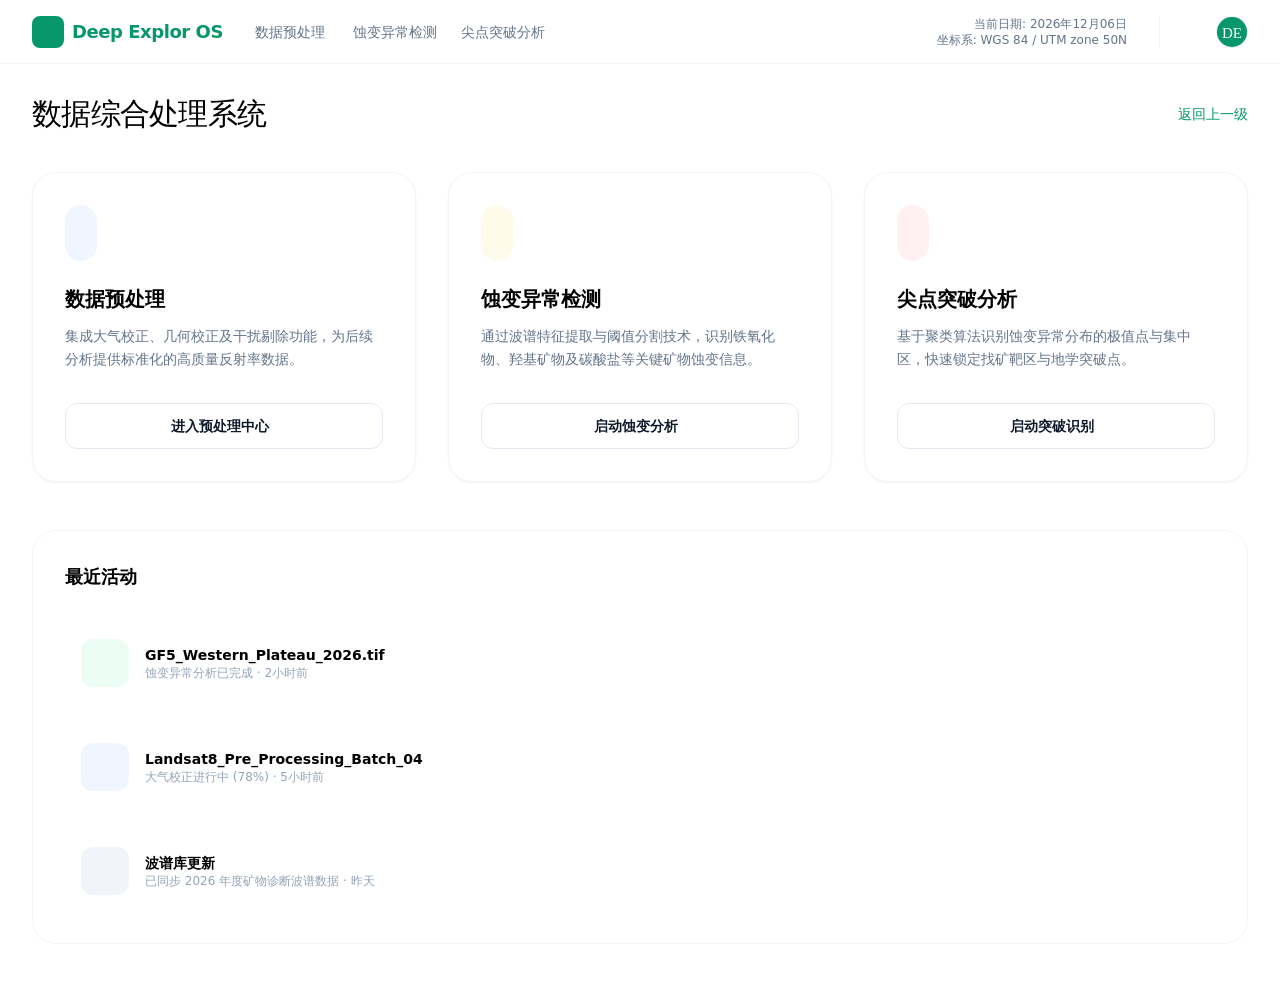
==== templates/index.html @ b0f8fc2a "Initial commit: 地质蚀变遥感分析平台 Flask 遥感蚀变分析系统: - 多光谱(ASTER/Sentinel-2/Landsat-8)波段比值法 + Crosta PCA - 高光谱" ====
<!DOCTYPE html>
<html lang="zh-CN">
<head>
    <meta charset="UTF-8">
    <meta name="viewport" content="width=device-width, initial-scale=1.0">
    <title>Deep Explor OS</title>
    <script src="/static/tailwindcss.js"></script>
    <script src="/static/iconify-icon.min.js"></script>
    <script src="/static/echarts.min.js"></script>
    <link rel="stylesheet" href="{{ url_for('static', filename='style.css') }}">
    <style>
        .nav-dropdown:hover .nav-dropdown-content { display: block; }
        .nav-dropdown-content { display: none; }
        .thin-border { border-width: 0.5px; border-color: #f1f5f9; }
        /* 视图/面板可见性 — 关键样式内联,避免外部 style.css 被浏览器缓存后失效导致页面无法切换 */
        .module-panel { display: none; }
        .module-panel.active { display: block; }
        #dashboard-view, #preprocessing-view { display: none; }
        #dashboard-view.active, #preprocessing-view.active { display: block; }
    </style>
</head>
<body class="min-h-screen">

<!-- ═══════════════════════════════════════════
   Navigation Bar (exact match from index.html design)
═══════════════════════════════════════════ -->
<nav class="fixed top-0 w-full h-16 border-b border-slate-100 bg-white/80 backdrop-blur-md z-50 flex items-center justify-between px-8">
    <div class="flex items-center gap-8">
        <a class="flex items-center gap-2" href="#" onclick="showDashboard(); return false;">
            <div class="w-8 h-8 bg-emerald-600 rounded-lg flex items-center justify-center">
                <iconify-icon class="text-white text-xl" icon="lucide:layers"></iconify-icon>
            </div>
            <span class="text-lg font-bold tracking-tight text-emerald-600">Deep Explor OS</span>
        </a>
        <div class="hidden md:flex items-center gap-6 text-sm font-medium">
            <div class="relative nav-dropdown py-4 group">
                <a data-nav="prep" class="nav-link text-slate-500 hover:text-slate-900 flex items-center gap-1 transition-colors" href="#" onclick="showPreprocessing(); return false;">
                    数据预处理 <iconify-icon class="text-xs" icon="lucide:chevron-down"></iconify-icon>
                </a>
                <div class="absolute top-14 left-0 w-48 bg-white border border-slate-100 shadow-xl rounded-xl p-2 hidden group-hover:block z-50 nav-dropdown-content">
                    <a class="block px-4 py-2 hover:bg-slate-50 rounded-lg text-slate-600 hover:text-slate-900 transition-colors" href="#" onclick="showModule('atmo'); return false;">大气校正</a>
                    <a class="block px-4 py-2 hover:bg-slate-50 rounded-lg text-slate-600 hover:text-slate-900 transition-colors" href="#" onclick="showModule('geom'); return false;">几何校正</a>
                    <a class="block px-4 py-2 hover:bg-slate-50 rounded-lg text-slate-600 hover:text-slate-900 transition-colors" href="#" onclick="showModule('interf'); return false;">干扰剔除</a>
                </div>
            </div>
            <a data-nav="alter" class="nav-link text-slate-500 hover:text-slate-900 transition-colors" href="#" onclick="showModule('alter'); return false;">蚀变异常检测</a>
            <a data-nav="clust" class="nav-link text-slate-500 hover:text-slate-900 transition-colors" href="#" onclick="showModule('clust'); return false;">尖点突破分析</a>
        </div>
    </div>
    <div class="flex items-center gap-6">
        <div class="flex flex-col items-end text-xs text-slate-500">
            <span>当前日期: <span id="navDate"></span></span>
            <span>坐标系: WGS 84 / UTM zone 50N</span>
        </div>
        <div class="h-8 w-[1px] bg-slate-100 mx-2"></div>
        <button class="text-slate-600 hover:text-slate-900 transition-colors">
            <iconify-icon class="text-xl" icon="lucide:bell"></iconify-icon>
        </button>
        <div class="w-8 h-8 rounded-full bg-slate-100 border border-slate-200 overflow-hidden">
            <img alt="User avatar" class="w-full h-full object-cover" src="data:image/svg+xml,%3Csvg xmlns=%27http://www.w3.org/2000/svg%27 viewBox=%270 0 32 32%27%3E%3Crect fill=%27%23059669%27 width=%2732%27 height=%2732%27/%3E%3Ctext x=%2716%27 y=%2722%27 text-anchor=%27middle%27 fill=%27%23fff%27 font-size=%2716%27%3EDE%3C/text%3E%3C/svg%3E"/>
        </div>
    </div>
</nav>

<!-- ═══════════════════════════════════════════
   Browse Directory Modal
═══════════════════════════════════════════ -->
<div id="browseModal" style="display:none;" class="fixed inset-0 z-[60] flex items-center justify-center bg-black/30 backdrop-blur-sm">
    <div class="bg-white rounded-2xl w-[520px] max-w-[95vw] max-h-[80vh] flex flex-col shadow-2xl">
        <div class="flex justify-between items-center p-5 border-b-thin">
            <h3 class="text-base font-semibold m-0">选择目录</h3>
            <button class="bg-none border-none text-lg cursor-pointer text-slate-400 hover:text-slate-900 hover:bg-slate-100 px-2 py-1 rounded-md transition-colors" onclick="closeBrowse()">✕</button>
        </div>
        <div class="px-5 py-3 bg-slate-50 border-b-thin text-xs font-mono">
            <span id="browsePath" class="text-slate-700 break-all"></span>
        </div>
        <div id="browseList" class="flex-1 overflow-y-auto py-2 min-h-[200px] max-h-[400px]"></div>
        <div class="flex justify-end gap-3 p-4 border-t-thin">
            <button class="px-4 py-2 bg-slate-100 text-slate-700 rounded-lg text-sm font-medium hover:bg-slate-200 transition-colors" onclick="closeBrowse()">取消</button>
            <button class="px-4 py-2 bg-slate-900 text-white rounded-lg text-sm font-medium hover:bg-slate-800 transition-colors" onclick="confirmBrowse()">选择此目录</button>
        </div>
    </div>
</div>

<!-- ═══════════════════════════════════════════
   DASHBOARD VIEW (match index.html design)
═══════════════════════════════════════════ -->
<div id="dashboard-view" class="active">
    <main class="pt-24 pb-12 px-8 max-w-[1600px] mx-auto">
        <header class="mb-10 flex items-center justify-between">
            <h1 class="text-3xl font-medium tracking-tight mb-0">数据综合处理系统</h1>
            <a class="text-sm text-emerald-600 font-medium hover:text-emerald-700 transition-colors cursor-pointer" href="http://www.deepexplor-system.net/2nd%20Page/index.html">返回上一级</a>
        </header>

        <div class="grid grid-cols-1 md:grid-cols-2 lg:grid-cols-3 gap-8 mb-12">
            <!-- 数据预处理 -->
            <div class="p-8 rounded-3xl border border-slate-100 hover:border-slate-300 transition-all group bg-white shadow-sm hover:shadow-md cursor-pointer" onclick="showPreprocessing()">
                <div class="flex justify-between items-start mb-6">
                    <div class="p-4 rounded-2xl bg-blue-50 text-blue-600">
                        <iconify-icon class="text-3xl" icon="lucide:settings-2"></iconify-icon>
                    </div>
                </div>
                <h3 class="text-xl font-bold mb-3">数据预处理</h3>
                <p class="text-sm text-slate-500 leading-relaxed mb-8">集成大气校正、几何校正及干扰剔除功能，为后续分析提供标准化的高质量反射率数据。</p>
                <div class="w-full py-3 bg-white text-slate-900 border border-slate-200 rounded-xl text-sm font-bold hover:bg-emerald-600 hover:text-white hover:border-emerald-600 cursor-pointer flex items-center justify-center gap-2" style="transition: all 0.3s ease">
                    进入预处理中心 <iconify-icon icon="lucide:arrow-right"></iconify-icon>
                </div>
            </div>

            <!-- 蚀变异常检测 -->
            <div class="p-8 rounded-3xl border border-slate-100 hover:border-slate-300 transition-all group bg-white shadow-sm hover:shadow-md cursor-pointer" onclick="showModule('alter')">
                <div class="flex justify-between items-start mb-6">
                    <div class="p-4 rounded-2xl bg-amber-50 text-amber-600">
                        <iconify-icon class="text-3xl" icon="lucide:microscope"></iconify-icon>
                    </div>
                </div>
                <h3 class="text-xl font-bold mb-3">蚀变异常检测</h3>
                <p class="text-sm text-slate-500 leading-relaxed mb-8">通过波谱特征提取与阈值分割技术，识别铁氧化物、羟基矿物及碳酸盐等关键矿物蚀变信息。</p>
                <div class="w-full py-3 bg-white text-slate-900 border border-slate-200 rounded-xl text-sm font-bold hover:bg-emerald-600 hover:text-white hover:border-emerald-600 cursor-pointer flex items-center justify-center gap-2" style="transition: all 0.3s ease">
                    启动蚀变分析 <iconify-icon icon="lucide:zap"></iconify-icon>
                </div>
            </div>

            <!-- 尖点突破分析 -->
            <div class="p-8 rounded-3xl border border-slate-100 hover:border-slate-300 transition-all group bg-white shadow-sm hover:shadow-md cursor-pointer" onclick="showModule('clust')">
                <div class="flex justify-between items-start mb-6">
                    <div class="p-4 rounded-2xl bg-rose-50 text-rose-600">
                        <iconify-icon class="text-3xl" icon="lucide:target"></iconify-icon>
                    </div>
                </div>
                <h3 class="text-xl font-bold mb-3">尖点突破分析</h3>
                <p class="text-sm text-slate-500 leading-relaxed mb-8">基于聚类算法识别蚀变异常分布的极值点与集中区，快速锁定找矿靶区与地学突破点。</p>
                <div class="w-full py-3 bg-white text-slate-900 border border-slate-200 rounded-xl text-sm font-bold hover:bg-emerald-600 hover:text-white hover:border-emerald-600 cursor-pointer flex items-center justify-center gap-2" style="transition: all 0.3s ease">
                    启动突破识别 <iconify-icon icon="lucide:crosshair"></iconify-icon>
                </div>
            </div>
        </div>

        <!-- 最近活动 -->
        <section class="grid grid-cols-1 gap-8">
            <div class="bg-white p-8 rounded-3xl border border-slate-100">
                <h4 class="font-bold text-lg mb-8">最近活动</h4>
                <div class="space-y-6">
                    <div class="flex items-center gap-4 p-4 rounded-2xl hover:bg-slate-50 transition-colors">
                        <div class="w-12 h-12 rounded-xl bg-emerald-50 flex items-center justify-center text-emerald-600 shrink-0">
                            <iconify-icon class="text-xl" icon="lucide:file-check"></iconify-icon>
                        </div>
                        <div class="flex-1 overflow-hidden">
                            <p class="text-sm font-bold truncate">GF5_Western_Plateau_2026.tif</p>
                            <p class="text-xs text-slate-400">蚀变异常分析已完成 · 2小时前</p>
                        </div>
                        <button class="text-slate-400 hover:text-slate-900"><iconify-icon icon="lucide:download"></iconify-icon></button>
                    </div>
                    <div class="flex items-center gap-4 p-4 rounded-2xl hover:bg-slate-50 transition-colors">
                        <div class="w-12 h-12 rounded-xl bg-blue-50 flex items-center justify-center text-blue-600 shrink-0">
                            <iconify-icon class="text-xl" icon="lucide:refresh-cw"></iconify-icon>
                        </div>
                        <div class="flex-1 overflow-hidden">
                            <p class="text-sm font-bold truncate">Landsat8_Pre_Processing_Batch_04</p>
                            <p class="text-xs text-slate-400">大气校正进行中 (78%) · 5小时前</p>
                        </div>
                    </div>
                    <div class="flex items-center gap-4 p-4 rounded-2xl hover:bg-slate-50 transition-colors">
                        <div class="w-12 h-12 rounded-xl bg-slate-100 flex items-center justify-center text-slate-400 shrink-0">
                            <iconify-icon class="text-xl" icon="lucide:bell"></iconify-icon>
                        </div>
                        <div class="flex-1 overflow-hidden">
                            <p class="text-sm font-bold truncate">波谱库更新</p>
                            <p class="text-xs text-slate-400">已同步 2026 年度矿物诊断波谱数据 · 昨天</p>
                        </div>
                    </div>
                </div>
            </div>
        </section>
    </main>
</div><!-- /#dashboard-view -->

<!-- ═══════════════════════════════════════════
   PREPROCESSING VIEW (match data_preprocessing.html design)
═══════════════════════════════════════════ -->
<div id="preprocessing-view">
    <main class="pt-24 pb-12 px-8 max-w-[1200px] mx-auto">
        <div class="flex items-center justify-between mb-4">
            <div class="flex items-center gap-2 text-slate-400 text-sm">
                <a class="hover:text-slate-900 cursor-pointer" onclick="showDashboard()">首页</a>
                <iconify-icon class="text-xs" icon="lucide:chevron-right"></iconify-icon>
                <span class="text-slate-900">数据预处理</span>
            </div>
            <a class="text-sm text-emerald-600 font-medium hover:text-emerald-700 transition-colors cursor-pointer" onclick="showDashboard()">返回上一级</a>
        </div>
        <header class="mb-12">
            <h1 class="text-3xl font-bold tracking-tight mb-2">数据预处理</h1>
            <p class="text-slate-500">对原始高光谱影像进行基础处理，消除环境与传感器因素带来的噪声与畸变。</p>
        </header>

        <div class="grid grid-cols-1 md:grid-cols-3 gap-8">
            <!-- 大气校正 -->
            <div class="bg-white p-8 rounded-3xl border border-slate-100 shadow-sm hover:shadow-md transition-shadow cursor-pointer" onclick="showModule('atmo')">
                <div class="w-14 h-14 bg-blue-50 text-blue-600 rounded-2xl flex items-center justify-center mb-6">
                    <iconify-icon class="text-3xl" icon="lucide:cloud-sun"></iconify-icon>
                </div>
                <h3 class="text-xl font-bold mb-3">大气校正</h3>
                <p class="text-slate-500 text-sm leading-relaxed mb-8">采用辐射传输模型或暗目标法，消除大气散射、吸收对地物光谱反射率的影响。</p>
                <div class="w-full py-3 bg-white text-slate-900 border border-slate-200 rounded-xl text-sm font-bold hover:bg-emerald-600 hover:text-white hover:border-emerald-600 cursor-pointer flex items-center justify-center gap-2" style="transition: all 0.3s ease">
                    进入模块 <iconify-icon icon="lucide:arrow-right"></iconify-icon>
                </div>
            </div>

            <!-- 几何校正 -->
            <div class="bg-white p-8 rounded-3xl border border-slate-100 shadow-sm hover:shadow-md transition-shadow cursor-pointer" onclick="showModule('geom')">
                <div class="w-14 h-14 bg-indigo-50 text-indigo-600 rounded-2xl flex items-center justify-center mb-6">
                    <iconify-icon class="text-3xl" icon="lucide:grid-3x3"></iconify-icon>
                </div>
                <h3 class="text-xl font-bold mb-3">几何校正</h3>
                <p class="text-slate-500 text-sm leading-relaxed mb-8">利用控制点或参考影像，消除传感器姿态及地表起伏引起的几何畸变。</p>
                <div class="w-full py-3 bg-white text-slate-900 border border-slate-200 rounded-xl text-sm font-bold hover:bg-emerald-600 hover:text-white hover:border-emerald-600 cursor-pointer flex items-center justify-center gap-2" style="transition: all 0.3s ease">
                    进入模块 <iconify-icon icon="lucide:arrow-right"></iconify-icon>
                </div>
            </div>

            <!-- 干扰剔除 -->
            <div class="bg-white p-8 rounded-3xl border border-slate-100 shadow-sm hover:shadow-md transition-shadow cursor-pointer" onclick="showModule('interf')">
                <div class="w-14 h-14 bg-teal-50 text-teal-600 rounded-2xl flex items-center justify-center mb-6">
                    <iconify-icon class="text-3xl" icon="lucide:filter"></iconify-icon>
                </div>
                <h3 class="text-xl font-bold mb-3">干扰剔除</h3>
                <p class="text-slate-500 text-sm leading-relaxed mb-8">自动识别并剔除植被、水体、云层等对岩石矿物光谱提取产生干扰的非目标要素。</p>
                <div class="w-full py-3 bg-white text-slate-900 border border-slate-200 rounded-xl text-sm font-bold hover:bg-emerald-600 hover:text-white hover:border-emerald-600 cursor-pointer flex items-center justify-center gap-2" style="transition: all 0.3s ease">
                    进入模块 <iconify-icon icon="lucide:arrow-right"></iconify-icon>
                </div>
            </div>
        </div>
    </main>
</div><!-- /#preprocessing-view -->

<!-- ═══════════════════════════════════════════
   MODULE DETAIL VIEW
═══════════════════════════════════════════ -->
<div id="module-view">

    <!-- ── 大气校正模块 (match atmospheric.html design) ── -->
    <div class="module-panel" id="panel-atmo">
        <main class="pt-24 pb-20 px-8 max-w-[800px] mx-auto">
            <div class="flex items-center justify-between mb-8">
                <div class="flex items-center gap-4">
                    <a class="w-10 h-10 rounded-full border border-slate-200 flex items-center justify-center hover:bg-slate-50 transition-colors cursor-pointer" onclick="returnToPreprocessing()">
                        <iconify-icon icon="lucide:arrow-left"></iconify-icon>
                    </a>
                    <div>
                        <h1 class="text-2xl font-bold tracking-tight">大气校正</h1>
                        <nav class="flex text-xs text-slate-400 mt-1">
                            <span>数据预处理</span>
                            <span class="mx-2">/</span>
                            <span class="text-slate-600">大气校正</span>
                        </nav>
                    </div>
                </div>
                <a class="text-sm text-emerald-600 font-medium hover:text-emerald-700 transition-colors cursor-pointer" onclick="returnToPreprocessing()">返回上一级</a>
            </div>

            <!-- 文件选择 -->
            <section class="space-y-8">
                <div class="p-6 border thin-border rounded-2xl bg-white space-y-4">
                    <div class="space-y-2">
                        <label class="text-[10px] font-bold text-slate-400 uppercase tracking-widest">输入目录</label>
                        <div class="flex gap-2">
                            <input type="text" id="inputDir" placeholder="e.g., ~/data/raw" class="flex-1 p-2 border thin-border rounded-lg text-xs outline-none focus:border-black">
                            <button class="px-3 py-2 border thin-border rounded-lg text-xs font-medium hover:bg-slate-50 transition-colors" onclick="openBrowse('input')">选择</button>
                        </div>
                        <button id="scanBtn" class="px-4 py-2 bg-slate-900 text-white rounded-lg text-xs font-medium hover:bg-slate-800 transition-colors mt-1">扫描</button>
                    </div>
                    <div class="space-y-2">
                        <label class="text-[10px] font-bold text-slate-400 uppercase tracking-widest">输出目录</label>
                        <div class="flex gap-2">
                            <input type="text" id="outputDirAtmo" placeholder="e.g., ~/data/processed" class="flex-1 p-2 border thin-border rounded-lg text-xs outline-none focus:border-black">
                            <button class="px-3 py-2 border thin-border rounded-lg text-xs font-medium hover:bg-slate-50 transition-colors" onclick="openBrowse('output')">选择</button>
                        </div>
                    </div>
                    <div class="bg-slate-50 rounded-lg p-3">
                        <p class="text-xs">已发现: <strong id="fileCount">0</strong> 个文件</p>
                        <div id="fileList" class="mt-2 text-xs space-y-1 max-h-[120px] overflow-y-auto"></div>
                    </div>
                </div>

                <!-- 校正参数 -->
                <div class="p-8 border thin-border rounded-3xl bg-white space-y-6">
                    <div class="space-y-2">
                        <label class="text-[10px] font-bold text-slate-400 uppercase tracking-widest">校正方法</label>
                        <div class="grid grid-cols-2 gap-4">
                            <label class="p-4 border-2 border-black rounded-xl bg-slate-50 flex items-center gap-3 cursor-pointer">
                                <input checked class="accent-black" name="atmos_method" type="radio" value="dos">
                                <span class="text-xs font-bold">DOS (暗目标消减)</span>
                            </label>
                            <label class="p-4 border thin-border rounded-xl flex items-center gap-3 cursor-pointer hover:bg-slate-50">
                                <input class="accent-black" name="atmos_method" type="radio" value="simple">
                                <span class="text-xs font-bold">Simple (简化模型)</span>
                            </label>
                        </div>
                    </div>
                    <div class="grid grid-cols-2 gap-6 pt-4 border-t thin-border">
                        <div class="space-y-2">
                            <label class="text-[10px] font-bold text-slate-400 uppercase">太阳天顶角 (度)</label>
                            <input class="w-full p-2 border thin-border rounded-lg text-xs outline-none" type="number" id="solar_zenith" value="45.2" step="0.1">
                        </div>
                        <div class="space-y-2" id="simple_params" style="display:none;">
                            <label class="text-[10px] font-bold text-slate-400 uppercase">气溶胶类型</label>
                            <select class="w-full p-2 border thin-border rounded-lg text-xs bg-white outline-none" id="aerosol_type">
                                <option>城市型 (Urban)</option>
                                <option>乡村型 (Rural)</option>
                                <option>海洋型 (Maritime)</option>
                            </select>
                        </div>
                    </div>
                    <div class="p-4 bg-blue-50/50 rounded-xl">
                        <p class="text-[10px] text-blue-600 font-medium leading-relaxed">注意：对于高光谱影像，建议使用 DOS 算法以保证波谱曲线的连续性。</p>
                    </div>
                    <input type="hidden" id="atmo_method" value="dos">
                    <button id="processBtn" class="w-full py-4 bg-black text-white rounded-xl text-sm font-bold hover:bg-slate-800 transition-all shadow-lg shadow-slate-200">
                        开始大气校正
                    </button>
                </div>
            </section>

            <!-- 进度与日志 -->
            <section class="mt-8 space-y-4">
                <div class="p-6 border thin-border rounded-2xl bg-white">
                    <h3 class="text-sm font-bold mb-4">处理进度</h3>
                    <div id="progressBar" class="w-full h-1 bg-slate-100 rounded-full overflow-hidden" style="display:none;">
                        <div id="progressFill" class="h-full bg-slate-900 rounded-full" style="width:0%;"></div>
                    </div>
                    <p id="progressText" class="text-center mt-3 text-xs text-slate-500">准备就绪</p>
                    <div id="logContainer" class="mt-3 bg-slate-50 border thin-border rounded-lg p-3 max-h-[160px] overflow-y-auto text-xs font-mono text-slate-600 space-y-1">
                        <p class="text-blue-600">准备就绪，等待开始处理...</p>
                    </div>
                </div>
            </section>

            <!-- 影像预览 -->
            <section class="mt-8">
                <div class="p-6 border thin-border rounded-2xl bg-white">
                    <h3 class="text-sm font-bold mb-4">影像预览</h3>
                    <div class="grid grid-cols-2 gap-4">
                        <div class="text-center">
                            <p class="text-xs text-slate-400 mb-2">处理前</p>
                            <img id="previewBefore" src="data:image/svg+xml,%3Csvg xmlns='http://www.w3.org/2000/svg' width='200' height='200'%3E%3Crect fill='%23f8fafc' width='200' height='200' rx='8'/%3E%3Ctext x='50%25' y='50%25' text-anchor='middle' dy='.3em' fill='%2394a3b8' font-size='12'%3E等待数据%3C/text%3E%3C/svg%3E" alt="处理前" class="w-full aspect-square object-cover rounded-xl border thin-border bg-slate-50">
                            <p id="previewBeforeStatus" class="text-[10px] text-slate-400 mt-1 break-all"></p>
                        </div>
                        <div class="text-center">
                            <p class="text-xs text-slate-400 mb-2">处理后</p>
                            <img id="previewAfter" src="data:image/svg+xml,%3Csvg xmlns='http://www.w3.org/2000/svg' width='200' height='200'%3E%3Crect fill='%23f8fafc' width='200' height='200' rx='8'/%3E%3Ctext x='50%25' y='50%25' text-anchor='middle' dy='.3em' fill='%2394a3b8' font-size='12'%3E等待数据%3C/text%3E%3C/svg%3E" alt="处理后" class="w-full aspect-square object-cover rounded-xl border thin-border bg-slate-50">
                            <p id="previewAfterStatus" class="text-[10px] text-slate-400 mt-1 break-all"></p>
                        </div>
                    </div>
                </div>
            </section>
        </main>
    </div><!-- /#panel-atmo -->

    <!-- ── 几何校正模块 (match geometric.html design) ── -->
    <div class="module-panel" id="panel-geom">
        <main class="pt-24 pb-20 px-8 max-w-[800px] mx-auto">
            <div class="flex items-center justify-between mb-8">
                <div class="flex items-center gap-4">
                    <a class="w-10 h-10 rounded-full border border-slate-200 flex items-center justify-center hover:bg-slate-50 transition-colors cursor-pointer" onclick="returnToPreprocessing()">
                        <iconify-icon icon="lucide:arrow-left"></iconify-icon>
                    </a>
                    <div>
                        <h1 class="text-2xl font-bold tracking-tight">几何校正</h1>
                        <nav class="flex text-xs text-slate-400 mt-1">
                            <span>数据预处理</span><span class="mx-2">/</span><span class="text-slate-600">几何校正</span>
                        </nav>
                    </div>
                </div>
                <a class="text-sm text-emerald-600 font-medium hover:text-emerald-700 transition-colors cursor-pointer" onclick="returnToPreprocessing()">返回上一级</a>
            </div>

            <!-- 文件信息 (shared) -->
            <div class="mb-6 p-4 border thin-border rounded-2xl bg-white">
                <div class="flex items-center justify-between">
                    <div class="flex items-center gap-2 text-xs text-slate-500">
                        <iconify-icon icon="lucide:folder"></iconify-icon>
                        <span>已发现: <strong id="fileCountGeom">0</strong> 个文件</span>
                    </div>
                    <span id="dataStatus" class="text-[10px] px-2 py-0.5 bg-slate-100 text-slate-500 rounded-full">待配置</span>
                </div>
            </div>

            <section class="space-y-8">
                <div class="p-8 border thin-border rounded-3xl bg-white space-y-6">
                    <select id="geom_method" class="hidden" onchange="onGeomMethodChange()">
                        <option value="affine" selected>仿射变换</option>
                        <option value="polynomial">多项式</option>
                        <option value="reference">参考图配准</option>
                    </select>
                    <div id="geom_classic_params">
                        <div class="space-y-2">
                            <label class="text-[10px] font-bold text-slate-400 uppercase tracking-widest">重采样算法</label>
                            <select id="interpolation" class="w-full p-3 border thin-border rounded-xl text-xs bg-white outline-none">
                                <option value="nearest">最近邻内插法 (Nearest Neighbor)</option>
                                <option value="bilinear" selected>双线性内插法 (Bilinear)</option>
                                <option value="cubic">三次卷积内插法 (Cubic)</option>
                            </select>
                        </div>
                    </div>
                    <div id="geom_ref_params" style="display:none;">
                        <div class="space-y-2 pt-4 border-t thin-border">
                            <label class="text-[10px] font-bold text-slate-400 uppercase">特征配准参考图</label>
                            <div class="border-2 border-dashed border-slate-100 rounded-xl p-8 flex flex-col items-center justify-center text-center cursor-pointer hover:border-slate-300 transition-colors" id="refImgUploadArea" onclick="document.getElementById('ref_image_input').click()">
                                <input type="file" id="ref_image_input" accept="image/*,.tif,.tiff" style="display:none;" onchange="onRefImageSelected(this)">
                                <iconify-icon class="text-3xl text-slate-200 mb-2" icon="lucide:file-image"></iconify-icon>
                                <p class="text-xs font-bold" id="refImgPrompt">点击或拖拽参考图至此处</p>
                                <p class="text-[10px] text-slate-400 mt-1">支持：Geotiff / Google Satellite</p>
                                <img id="refImgThumb" style="display:none; max-height:80px; border-radius:8px; margin-top:8px;">
                            </div>
                        </div>
                        <div class="flex items-center justify-between p-4 border thin-border rounded-xl mt-4">
                            <div class="flex items-center gap-2">
                                <iconify-icon class="text-emerald-500" icon="lucide:check-circle-2"></iconify-icon>
                                <span class="text-xs font-bold">自动提取 GCP 控制点</span>
                            </div>
                            <label class="relative inline-flex items-center cursor-pointer">
                                <input checked class="sr-only peer" type="checkbox">
                                <div class="w-9 h-5 bg-slate-200 peer-focus:outline-none rounded-full peer peer-checked:after:translate-x-full peer-checked:after:border-white after:content-[''] after:absolute after:top-[2px] after:left-[2px] after:bg-white after:border-gray-300 after:border after:rounded-full after:h-4 after:w-4 after:transition-all peer-checked:bg-black"></div>
                            </label>
                        </div>
                    </div>
                    <button id="processBtnGeom" class="w-full py-4 bg-black text-white rounded-xl text-sm font-bold hover:bg-slate-800 transition-all shadow-lg shadow-slate-200">
                        开始几何校正
                    </button>
                </div>
            </section>

            <!-- 进度与日志 -->
            <section class="mt-8 space-y-4">
                <div class="p-6 border thin-border rounded-2xl bg-white">
                    <h3 class="text-sm font-bold mb-4">处理进度</h3>
                    <div id="progressBarGeom" class="w-full h-1 bg-slate-100 rounded-full overflow-hidden" style="display:none;">
                        <div id="progressFillGeom" class="h-full bg-slate-900 rounded-full" style="width:0%;"></div>
                    </div>
                    <p id="progressTextGeom" class="text-center mt-3 text-xs text-slate-500">准备就绪</p>
                    <div id="logContainerGeom" class="mt-3 bg-slate-50 border thin-border rounded-lg p-3 max-h-[160px] overflow-y-auto text-xs font-mono text-slate-600 space-y-1">
                        <p class="text-blue-600">准备就绪，等待开始处理...</p>
                    </div>
                </div>
            </section>

            <!-- 影像预览 -->
            <section class="mt-8">
                <div class="p-6 border thin-border rounded-2xl bg-white">
                    <h3 class="text-sm font-bold mb-4">影像预览</h3>
                    <div class="grid grid-cols-2 gap-4">
                        <div class="text-center">
                            <p class="text-xs text-slate-400 mb-2">处理前</p>
                            <img id="previewBeforeGeom" src="data:image/svg+xml,%3Csvg xmlns='http://www.w3.org/2000/svg' width='200' height='200'%3E%3Crect fill='%23f8fafc' width='200' height='200' rx='8'/%3E%3Ctext x='50%25' y='50%25' text-anchor='middle' dy='.3em' fill='%2394a3b8' font-size='12'%3E等待数据%3C/text%3E%3C/svg%3E" alt="处理前" class="w-full aspect-square object-cover rounded-xl border thin-border bg-slate-50">
                            <p id="previewBeforeGeomStatus" class="text-[10px] text-slate-400 mt-1 break-all"></p>
                        </div>
                        <div class="text-center">
                            <p class="text-xs text-slate-400 mb-2">处理后</p>
                            <img id="previewAfterGeom" src="data:image/svg+xml,%3Csvg xmlns='http://www.w3.org/2000/svg' width='200' height='200'%3E%3Crect fill='%23f8fafc' width='200' height='200' rx='8'/%3E%3Ctext x='50%25' y='50%25' text-anchor='middle' dy='.3em' fill='%2394a3b8' font-size='12'%3E等待数据%3C/text%3E%3C/svg%3E" alt="处理后" class="w-full aspect-square object-cover rounded-xl border thin-border bg-slate-50">
                            <p id="previewAfterGeomStatus" class="text-[10px] text-slate-400 mt-1 break-all"></p>
                        </div>
                    </div>
                </div>
            </section>
        </main>
    </div><!-- /#panel-geom -->

    <!-- ── 干扰剔除模块 (match interference.html design) ── -->
    <div class="module-panel" id="panel-interf">
        <main class="pt-24 pb-20 px-8 max-w-[800px] mx-auto">
            <div class="flex items-center justify-between mb-8">
                <div class="flex items-center gap-4">
                    <a class="w-10 h-10 rounded-full border border-slate-200 flex items-center justify-center hover:bg-slate-50 transition-colors cursor-pointer" onclick="returnToPreprocessing()">
                        <iconify-icon icon="lucide:arrow-left"></iconify-icon>
                    </a>
                    <div>
                        <h1 class="text-2xl font-bold tracking-tight">干扰剔除</h1>
                        <nav class="flex text-xs text-slate-400 mt-1">
                            <span>数据预处理</span><span class="mx-2">/</span><span class="text-slate-600">干扰剔除</span>
                        </nav>
                    </div>
                </div>
                <a class="text-sm text-emerald-600 font-medium hover:text-emerald-700 transition-colors cursor-pointer" onclick="returnToPreprocessing()">返回上一级</a>
            </div>

            <!-- 文件信息 (复用大气面板的扫描状态) -->
            <div class="mb-6 p-4 border thin-border rounded-2xl bg-white">
                <div class="flex items-center justify-between">
                    <div class="flex items-center gap-2 text-xs text-slate-500">
                        <iconify-icon icon="lucide:folder"></iconify-icon>
                        <span>已发现: <strong id="fileCountInterf">0</strong> 个文件</span>
                        <span class="text-slate-300">·</span>
                        <span class="text-slate-400">输入目录：<span id="inputDirHintInterf" class="text-slate-500 font-mono break-all">尚未配置（请先到大气校正面板设置目录并扫描）</span></span>
                    </div>
                </div>
            </div>

            <section class="space-y-8">
                <div class="p-8 border thin-border rounded-3xl bg-white space-y-6">
                    <select id="sensor" class="hidden">
                        <option value="Landsat8/9" selected>Landsat 8/9 (L1)</option>
                        <option value="Landsat8/9_L2">Landsat 8/9 (L2)</option>
                        <option value="Sentinel2">Sentinel-2 (L1C)</option>
                        <option value="Sentinel2_L2">Sentinel-2 (L2A)</option>
                        <option value="ASTER">ASTER (L1)</option>
                        <option value="ASTER_L2">ASTER (L2)</option>
                    </select>
                    <div class="space-y-4">
                        <label class="text-[10px] font-bold text-slate-400 uppercase tracking-widest">干扰识别模式</label>
                        <div class="grid grid-cols-1 gap-3">
                            <label class="flex items-center justify-between p-4 border thin-border rounded-xl cursor-pointer hover:bg-slate-50">
                                <div class="flex items-center gap-3">
                                    <iconify-icon class="text-emerald-500 text-lg" icon="lucide:sprout"></iconify-icon>
                                    <span class="text-xs font-bold">植被剔除 (NDVI 阈值法)</span>
                                </div>
                                <input checked class="accent-black" type="checkbox" id="mask_vegetation">
                            </label>
                            <label class="flex items-center justify-between p-4 border thin-border rounded-xl cursor-pointer hover:bg-slate-50">
                                <div class="flex items-center gap-3">
                                    <iconify-icon class="text-blue-500 text-lg" icon="lucide:droplets"></iconify-icon>
                                    <span class="text-xs font-bold">水体剔除 (NDWI 阈值法)</span>
                                </div>
                                <input checked class="accent-black" type="checkbox" id="mask_water">
                            </label>
                            <label class="flex items-center justify-between p-4 border thin-border rounded-xl cursor-pointer hover:bg-slate-50">
                                <div class="flex items-center gap-3">
                                    <iconify-icon class="text-slate-400 text-lg" icon="lucide:cloud"></iconify-icon>
                                    <span class="text-xs font-bold">云/雪掩膜</span>
                                </div>
                                <input checked class="accent-black" type="checkbox" id="mask_cloud">
                            </label>
                        </div>
                    </div>
                    <div class="space-y-2" style="display:none;">
                        <input type="checkbox" id="mask_snow">
                        <input type="checkbox" id="mask_buildup">
                    </div>
                    <div class="pt-4 border-t thin-border space-y-2">
                        <div class="flex justify-between">
                            <label class="text-[10px] font-bold text-slate-400 uppercase">NDVI 植被阈值</label>
                            <span class="text-xs font-bold" id="ndviVal">0.20</span>
                        </div>
                        <input id="ndvi_threshold" class="w-full accent-black h-1" type="range" min="0" max="1" step="0.01" value="0.20" oninput="document.getElementById('ndviVal').innerText=parseFloat(this.value).toFixed(2)">
                        <div class="flex justify-between text-[10px] text-slate-400"><span>0</span><span>1</span></div>
                    </div>
                    <div class="pt-4 border-t thin-border space-y-2">
                        <div class="flex justify-between">
                            <label class="text-[10px] font-bold text-slate-400 uppercase">掩膜敏感度</label>
                            <span class="text-xs font-bold" id="sensVal">75%</span>
                        </div>
                        <input id="cloud_threshold" class="w-full accent-black h-1" type="range" min="0" max="100" value="75" oninput="document.getElementById('sensVal').innerText=this.value+'%'">
                        <div class="flex justify-between text-[10px] text-slate-400"><span>保守</span><span>激进</span></div>
                    </div>
                    <button id="processBtnInterf" class="w-full py-4 bg-black text-white rounded-xl text-sm font-bold hover:bg-slate-800 transition-all shadow-lg shadow-slate-200">
                        启动干扰识别
                    </button>
                </div>
            </section>

            <!-- 进度与日志 -->
            <section class="mt-8 space-y-4">
                <div class="p-6 border thin-border rounded-2xl bg-white">
                    <h3 class="text-sm font-bold mb-4">处理进度</h3>
                    <div id="progressBarInterf" class="w-full h-1 bg-slate-100 rounded-full overflow-hidden" style="display:none;">
                        <div id="progressFillInterf" class="h-full bg-slate-900 rounded-full" style="width:0%;"></div>
                    </div>
                    <p id="progressTextInterf" class="text-center mt-3 text-xs text-slate-500">准备就绪</p>
                    <div id="logContainerInterf" class="mt-3 bg-slate-50 border thin-border rounded-lg p-3 max-h-[160px] overflow-y-auto text-xs font-mono text-slate-600 space-y-1">
                        <p class="text-blue-600">准备就绪，等待开始处理...</p>
                    </div>
                </div>
            </section>

            <!-- 影像预览 -->
            <section class="mt-8">
                <div class="p-6 border thin-border rounded-2xl bg-white">
                    <h3 class="text-sm font-bold mb-4">影像预览</h3>
                    <div class="grid grid-cols-2 gap-4">
                        <div class="text-center">
                            <p class="text-xs text-slate-400 mb-2">处理前</p>
                            <img id="previewBeforeInterf" src="data:image/svg+xml,%3Csvg xmlns='http://www.w3.org/2000/svg' width='200' height='200'%3E%3Crect fill='%23f8fafc' width='200' height='200' rx='8'/%3E%3Ctext x='50%25' y='50%25' text-anchor='middle' dy='.3em' fill='%2394a3b8' font-size='12'%3E等待数据%3C/text%3E%3C/svg%3E" alt="处理前" class="w-full aspect-square object-cover rounded-xl border thin-border bg-slate-50">
                            <p id="previewBeforeInterfStatus" class="text-[10px] text-slate-400 mt-1 break-all"></p>
                        </div>
                        <div class="text-center">
                            <p class="text-xs text-slate-400 mb-2">处理后</p>
                            <img id="previewAfterInterf" src="data:image/svg+xml,%3Csvg xmlns='http://www.w3.org/2000/svg' width='200' height='200'%3E%3Crect fill='%23f8fafc' width='200' height='200' rx='8'/%3E%3Ctext x='50%25' y='50%25' text-anchor='middle' dy='.3em' fill='%2394a3b8' font-size='12'%3E等待数据%3C/text%3E%3C/svg%3E" alt="处理后" class="w-full aspect-square object-cover rounded-xl border thin-border bg-slate-50">
                            <p id="previewAfterInterfStatus" class="text-[10px] text-slate-400 mt-1 break-all"></p>
                        </div>
                    </div>
                </div>
            </section>

            <div class="mt-8 p-6 bg-amber-50 rounded-2xl border border-amber-100">
                <div class="flex items-center gap-2 text-amber-700 mb-2">
                    <iconify-icon icon="lucide:info"></iconify-icon>
                    <span class="text-xs font-bold">处理建议</span>
                </div>
                <p class="text-[11px] text-amber-600/80 leading-relaxed">在进行蚀变信息提取前，强烈建议先执行干扰剔除。未剔除的植被波谱可能会与铁氧化物蚀变特征产生混淆，导致虚假异常的出现。</p>
            </div>
        </main>
    </div><!-- /#panel-interf -->


    <!-- ── 蚀变异常检测模块 v2: 矿床类型驱动 + 双方法批量 ── -->

    <!-- ── 蚀变异常检测模块 v3: 交付项目驱动 + 多传感器 ── -->
    <div class="module-panel" id="panel-alter">
        <main class="pt-24 pb-20 px-8 h-[calc(100vh-64px)] overflow-hidden">
            <div class="flex justify-end mb-4">
                <a class="text-sm text-emerald-600 font-medium hover:text-emerald-700 transition-colors cursor-pointer" onclick="showDashboard()">返回上一级</a>
            </div>
            <div class="flex gap-8 h-[calc(100%-28px)]">

            <!-- ─── 左侧:参数面板 ─── -->
            <aside class="w-96 flex flex-col gap-5 overflow-y-auto pr-4 scrollbar-hide">

                <!-- 1. 上传 ROI -->
                <section class="space-y-3">
                    <h3 class="text-xs font-bold uppercase tracking-widest text-slate-400">① 上传 ROI 文件</h3>
                    <div id="roiDropZone" class="p-5 border-2 border-dashed border-slate-100 rounded-2xl bg-slate-50/50 flex flex-col items-center justify-center text-center hover:border-slate-300 transition-colors cursor-pointer group" onclick="document.getElementById('roiFileInput').click()">
                        <input type="file" id="roiFileInput" accept=".ovkml,.kml,.geojson,.json" style="display:none;">
                        <iconify-icon id="roiDropIcon" class="text-2xl text-slate-300 mb-2 group-hover:text-slate-900 transition-colors" icon="lucide:upload-cloud"></iconify-icon>
                        <p id="roiDropTitle" class="text-xs font-bold">拖入或点击上传 ROI 文件</p>
                        <p id="roiDropHint" class="text-[10px] text-slate-400 mt-1">.ovkml / .kml / .geojson · 文件名须与交付目录项目名一致</p>
                    </div>
                    <div id="projectInfo" class="p-3 border thin-border rounded-lg bg-emerald-50/40 space-y-2" style="display:none;">
                        <div class="flex items-start gap-2">
                            <iconify-icon icon="lucide:folder-check" class="text-emerald-600 text-base mt-0.5"></iconify-icon>
                            <div class="flex-1 min-w-0">
                                <p class="text-[11px] font-bold truncate" id="projectName">-</p>
                                <p class="text-[10px] text-slate-500" id="projectBbox">-</p>
                            </div>
                        </div>
                        <div>
                            <p class="text-[10px] font-bold text-slate-500 uppercase mb-1">项目可用传感器</p>
                            <div id="availableSensorsList" class="flex flex-wrap gap-1.5"></div>
                        </div>
                    </div>
                </section>

                <!-- 2. 矿床类型识别 -->
                <section class="space-y-3">
                    <h3 class="text-xs font-bold uppercase tracking-widest text-slate-400">② 矿床类型</h3>
                    <div id="depositTypeArea" class="p-4 border thin-border rounded-xl bg-white space-y-3 min-h-[80px]">
                        <p id="depositTypeHint" class="text-[10px] text-slate-400 italic">上传 ROI 后,系统按地理坐标自动识别。</p>
                        <div id="depositCandidates" class="space-y-2" style="display:none;"></div>
                        <div id="depositManualToggle" class="text-right" style="display:none;">
                            <a class="text-[10px] text-emerald-600 hover:underline cursor-pointer" onclick="toggleManualDepositSelect()">手动选择 →</a>
                        </div>
                        <div id="depositManualPanel" class="space-y-2" style="display:none;">
                            <select id="commoditySelect" class="w-full p-2 text-xs border thin-border rounded bg-white">
                                <option value="">-- 选择矿种 --</option>
                            </select>
                            <select id="depositTypeManualSelect" class="w-full p-2 text-xs border thin-border rounded bg-white">
                                <option value="">-- 选择矿床类型 --</option>
                            </select>
                        </div>
                    </div>
                </section>

                <!-- 3. 推荐蚀变目标 -->
                <section class="space-y-3">
                    <h3 class="text-xs font-bold uppercase tracking-widest text-slate-400">③ 推荐蚀变目标</h3>
                    <div id="targetsArea" class="p-4 border thin-border rounded-xl bg-white space-y-2 min-h-[60px]">
                        <p id="targetsHint" class="text-[10px] text-slate-400 italic">选定矿床类型后展示。</p>
                        <div id="targetsList" class="space-y-1"></div>
                    </div>
                </section>

                <!-- 4. 分析参数 -->
                <section class="space-y-3">
                    <h3 class="text-xs font-bold uppercase tracking-widest text-slate-400">④ 分析参数</h3>
                    <div class="p-4 border thin-border rounded-xl bg-white space-y-3">
                        <div>
                            <label class="text-[10px] font-bold text-slate-500 uppercase">方法</label>
                            <div class="flex gap-3 mt-1">
                                <label class="flex items-center gap-1 text-[11px]"><input type="checkbox" id="methodRatio" checked> 波段比值</label>
                                <label class="flex items-center gap-1 text-[11px]"><input type="checkbox" id="methodPca" checked> Crosta PCA</label>
                            </div>
                        </div>
                        <div>
                            <label class="text-[10px] font-bold text-slate-500 uppercase">阈值方法</label>
                            <select id="threshold_method" class="w-full p-2 text-xs border thin-border rounded bg-white mt-1">
                                <option value="mean_std">均值 + k · 标准差</option>
                                <option value="median_mad">中位数 + k · MAD(稳健,抗拼接缝)</option>
                                <option value="percentile">95% 百分位数</option>
                            </select>
                        </div>
                        <div id="k_group">
                            <div class="flex justify-between items-center">
                                <label class="text-[10px] font-bold text-slate-500 uppercase">k 值</label>
                                <span class="text-xs font-bold" id="kVal">2.0</span>
                            </div>
                            <input id="k_value" class="w-full accent-black h-1" type="range" min="0.5" max="5" step="0.1" value="2.0">
                        </div>
                        <div>
                            <label class="text-[10px] font-bold text-slate-500 uppercase">色彩方案</label>
                            <select id="alteration_colormap" class="w-full p-2 text-xs border thin-border rounded bg-white mt-1">
                                <option value="hot" selected>hot</option>
                                <option value="RdYlGn_r">RdYlGn_r</option>
                                <option value="jet">jet</option>
                                <option value="plasma">plasma</option>
                            </select>
                        </div>
                    </div>
                </section>

                <button id="analyzeBatchBtn" class="w-full py-4 bg-black text-white rounded-xl text-xs font-bold hover:bg-slate-800 transition-colors flex items-center justify-center gap-2 disabled:opacity-40 disabled:cursor-not-allowed" disabled>
                    <iconify-icon icon="lucide:play"></iconify-icon> 执行批量分析
                </button>
            </aside>

            <!-- ─── 右侧:工作区 ─── -->
            <div class="flex-1 flex flex-col gap-4">
                <!-- 标签页 -->
                <div class="flex gap-1 border-b thin-border items-center">
                    <button class="alter-tab px-4 py-2 text-xs font-bold border-b-2 border-black text-black" data-tab="roi">ROI 预览</button>
                    <button class="alter-tab px-4 py-2 text-xs font-bold border-b-2 border-transparent text-slate-400 hover:text-slate-900" data-tab="grid">网格视图</button>
                    <button class="alter-tab px-4 py-2 text-xs font-bold border-b-2 border-transparent text-slate-400 hover:text-slate-900" data-tab="composite">综合判断</button>
                    <div class="ml-auto flex gap-2 pb-1.5 pr-1">
                        <a href="/docs/alteration-reference" target="_blank" class="text-[11px] px-3 py-1.5 border thin-border rounded-lg hover:bg-slate-50 flex items-center gap-1 text-slate-700">
                            <iconify-icon icon="lucide:book-open"></iconify-icon> 参考手册
                        </a>
                        <button id="previewReportBtn" disabled class="text-[11px] px-3 py-1.5 border thin-border rounded-lg hover:bg-slate-50 disabled:opacity-40 disabled:cursor-not-allowed flex items-center gap-1">
                            <iconify-icon icon="lucide:eye"></iconify-icon> 预览报告
                        </button>
                        <button id="downloadAllImagesBtn" disabled title="打包下载本次全部带坐标 GeoTIFF(含 crs+transform),可在 QGIS/ArcGIS 中作为栅格图层与其他影像叠加" class="text-[11px] px-3 py-1.5 border thin-border rounded-lg hover:bg-slate-50 disabled:opacity-40 disabled:cursor-not-allowed flex items-center gap-1 text-slate-700">
                            <iconify-icon icon="lucide:images"></iconify-icon> 下载全部影像(GeoTIFF)
                        </button>
                        <button id="downloadReportBtn" disabled class="text-[11px] px-3 py-1.5 bg-emerald-600 text-white rounded-lg hover:bg-emerald-700 disabled:opacity-40 disabled:cursor-not-allowed flex items-center gap-1">
                            <iconify-icon icon="lucide:download"></iconify-icon> 下载报告
                        </button>
                    </div>
                </div>

                <!-- ROI 预览 panel -->
                <div class="alter-tab-panel flex-1 min-h-0 bg-slate-50 rounded-2xl border thin-border overflow-auto relative" data-tab="roi">
                    <div id="roiPlaceholder" class="absolute inset-0 flex flex-col items-center justify-center text-slate-300">
                        <iconify-icon class="text-6xl mb-4" icon="lucide:map"></iconify-icon>
                        <p class="text-sm font-medium">上传 ROI 文件后在此预览影像 + 边界</p>
                    </div>
                    <div id="roiCanvasWrap" class="relative w-full hidden flex justify-center items-start p-2">
                        <img id="roiBgImage" class="block max-w-full w-full h-auto" style="object-fit:contain;" />
                        <canvas id="roiCanvas" class="absolute top-2 left-2 pointer-events-none" style="display:none;"></canvas>
                        <div class="absolute top-4 right-4 flex items-center gap-2 bg-white/90 backdrop-blur rounded-lg shadow px-3 py-1.5 text-[10px] z-10">
                            <span>预览传感器:</span>
                            <select id="previewSensorSelect" class="text-[10px] bg-transparent outline-none"></select>
                        </div>
                        <div class="absolute bottom-4 left-4 bg-white/90 backdrop-blur rounded-lg shadow px-3 py-1.5 text-[10px] z-10">
                            <span id="roiStatus">-</span>
                        </div>
                    </div>
                </div>

                <!-- 网格视图 panel -->
                <div class="alter-tab-panel flex-1 min-h-0 bg-white rounded-2xl border thin-border overflow-y-auto p-4 hidden" data-tab="grid">
                    <div id="gridContainer" class="space-y-6"></div>
                    <p id="gridEmptyHint" class="text-xs text-slate-400 italic text-center mt-10">执行分析后在此查看 矿物 × 传感器 × 方法 的结果。</p>
                </div>

                <!-- 综合判断 panel -->
                <div class="alter-tab-panel flex-1 min-h-0 bg-white rounded-2xl border thin-border overflow-y-auto p-4 hidden" data-tab="composite">
                    <div id="compositeContainer" class="space-y-6"></div>
                    <p id="compositeEmptyHint" class="text-xs text-slate-400 italic text-center mt-10">执行分析后在此查看每个传感器的两方法交集和叠加评分。</p>
                </div>

                <!-- 日志 -->
                <div class="h-32 bg-white rounded-2xl border thin-border p-4 overflow-y-auto">
                    <p class="text-[10px] font-bold text-slate-400 uppercase mb-2 sticky top-0 bg-white">操作日志</p>
                    <div class="text-[10px] font-mono text-slate-500 space-y-1" id="alterationLog">
                        <p class="text-emerald-500">[系统] 初始化完成。</p>
                    </div>
                </div>
            </div>
            </div>
        </main>
    </div><!-- /#panel-alter -->

    <!-- ── 尖点突破分析模块 (match breakthrough.html design) ── -->
    <div class="module-panel" id="panel-clust">
        <main class="pt-24 pb-20 px-8 max-w-[1440px] mx-auto">
            <div class="flex justify-end mb-4">
                <a class="text-sm text-emerald-600 font-medium hover:text-emerald-700 transition-colors cursor-pointer" onclick="showDashboard()">返回上一级</a>
            </div>
            <div class="grid grid-cols-12 gap-8">
            <!-- 侧边栏参数 -->
            <aside class="col-span-12 lg:col-span-3 space-y-6">
                <div class="p-6 bg-white border thin-border rounded-2xl space-y-6">
                    <div class="space-y-2">
                        <label class="text-[10px] font-bold text-slate-400 uppercase tracking-widest">数据文件</label>
                        <div class="flex gap-2">
                            <input type="text" id="clustering_file_path" placeholder="输入文件路径" class="flex-1 p-2 text-xs border thin-border rounded-lg outline-none">
                            <button class="px-3 py-2 border thin-border rounded-lg text-[10px] font-medium hover:bg-slate-50 transition-colors" onclick="openBrowse('clustering_file')">浏览</button>
                        </div>
                    </div>
                    <div class="space-y-2 pt-4 border-t thin-border">
                        <label class="text-[10px] font-bold text-slate-400 uppercase tracking-widest">聚类分析引擎</label>
                        <div class="grid grid-cols-1 gap-2">
                            <button class="p-3 border-2 border-black rounded-xl text-left flex items-center gap-3" id="btnDbscan" onclick="selectClusterAlgo('dbscan')">
                                <iconify-icon class="text-xl" icon="lucide:boxes"></iconify-icon>
                                <div>
                                    <p class="text-xs font-bold">DBSCAN 聚类</p>
                                    <p class="text-[10px] text-slate-400">基于密度的抗噪声聚类</p>
                                </div>
                            </button>
                            <button class="p-3 border thin-border rounded-xl text-left flex items-center gap-3 hover:bg-slate-50 transition-colors" id="btnHierarchical" onclick="selectClusterAlgo('hierarchical')">
                                <iconify-icon class="text-xl text-slate-400" icon="lucide:network"></iconify-icon>
                                <div>
                                    <p class="text-xs font-bold">层次聚类</p>
                                    <p class="text-[10px] text-slate-400">多尺度拓扑分析结构</p>
                                </div>
                            </button>
                        </div>
                    </div>
                    <div class="space-y-4 pt-4 border-t thin-border">
                        <div class="space-y-2" id="dbscan_params">
                            <div class="space-y-1">
                                <label class="text-[10px] font-bold text-slate-400 uppercase">邻域半径 ε (像元)</label>
                                <input id="eps" class="w-full p-2 text-xs border thin-border rounded-lg outline-none" type="number" value="10" min="1" step="1">
                            </div>
                            <div class="space-y-1">
                                <label class="text-[10px] font-bold text-slate-400 uppercase">最小样本数</label>
                                <input id="min_samples" class="w-full p-2 text-xs border thin-border rounded-lg outline-none" type="number" value="5" min="2" step="1">
                            </div>
                        </div>
                        <div class="space-y-1" id="hierarchical_params" style="display:none;">
                            <label class="text-[10px] font-bold text-slate-400 uppercase">聚类数 K</label>
                            <input id="n_clusters" class="w-full p-2 text-xs border thin-border rounded-lg outline-none" type="number" value="5" min="2" max="20" step="1">
                        </div>
                        <div class="space-y-2">
                            <label class="text-[10px] font-bold text-slate-400 uppercase">突破区最小像元数</label>
                            <input id="min_pixels" class="w-full p-2 text-xs border thin-border rounded-lg outline-none" type="number" value="10" min="3" step="1">
                        </div>
                    </div>
                    <div class="space-y-2 pt-4 border-t thin-border">
                        <label class="text-[10px] font-bold text-slate-400 uppercase">色彩方案映射</label>
                        <select id="clustering_colormap" class="w-full p-2 text-xs border thin-border rounded-lg bg-white outline-none">
                            <option value="hot">hot (红热)</option>
                            <option value="YlOrRd">YlOrRd (黄橙红)</option>
                            <option value="plasma">plasma</option>
                            <option value="Reds">Reds (深红)</option>
                        </select>
                    </div>
                </div>
                <div class="p-6 bg-slate-900 text-white rounded-2xl">
                    <div class="flex items-center gap-2 mb-4">
                        <iconify-icon class="text-emerald-400" icon="lucide:shield-check"></iconify-icon>
                        <span class="text-xs font-bold uppercase tracking-widest">智能建议</span>
                    </div>
                    <p class="text-xs text-slate-400 leading-relaxed">当前影像噪声水平较低，建议将"最小像元数"设置在 8-15 之间以获得更精准的突破靶区中心。</p>
                </div>
                <!-- Hidden clustering algorithm select for JS -->
                <select id="clustering_algorithm" class="hidden" onchange="onClusteringAlgorithmChange()">
                    <option value="dbscan" selected>DBSCAN</option>
                    <option value="hierarchical">层次聚类</option>
                </select>
                <!-- Hidden density params for JS -->
                <input type="hidden" id="density_sigma" value="5">
                <input type="hidden" id="density_threshold" value="0.3">
                <button id="clusteringBtn" class="w-full py-4 bg-rose-600 text-white rounded-2xl text-xs font-bold hover:bg-rose-700 transition-all flex items-center justify-center gap-2 shadow-lg shadow-rose-100">
                    <iconify-icon icon="lucide:target"></iconify-icon> 启动靶区识别
                </button>
            </aside>

            <!-- 主内容区 -->
            <div class="col-span-12 lg:col-span-9 space-y-8">
                <div class="bg-white border thin-border rounded-3xl p-8 aspect-[16/9] flex flex-col items-center justify-center relative overflow-hidden group">
                    <div class="w-full h-full" id="breakthroughCanvas"></div>
                    <div class="absolute bottom-8 left-8 right-8 p-6 bg-white/90 backdrop-blur border thin-border rounded-2xl shadow-xl flex justify-between items-center opacity-0 group-hover:opacity-100 transition-all">
                        <div class="flex gap-12">
                            <div><p class="text-[10px] font-bold text-slate-400 uppercase">识别靶区</p><p class="text-xl font-bold" id="zoneCount">--</p></div>
                            <div><p class="text-[10px] font-bold text-slate-400 uppercase">平均置信度</p><p class="text-xl font-bold text-emerald-500" id="avgConfidence">--</p></div>
                            <div><p class="text-[10px] font-bold text-slate-400 uppercase">覆盖面积</p><p class="text-xl font-bold" id="coverageArea">--</p></div>
                        </div>
                        <button class="px-6 py-2 bg-slate-900 text-white rounded-lg text-xs font-bold" id="exportShapefile">导出靶区 Shapefile</button>
                    </div>
                </div>
                <div class="grid grid-cols-1 md:grid-cols-2 gap-8">
                    <div class="bg-white border thin-border rounded-2xl p-6">
                        <h3 class="text-sm font-bold mb-6">靶区密度热力分布</h3>
                        <div class="w-full h-64" id="densityChart"></div>
                    </div>
                    <div class="bg-white border thin-border rounded-2xl p-6">
                        <h3 class="text-sm font-bold mb-6">高价值靶区排名</h3>
                        <div class="space-y-4" id="breakthroughZones">
                            <p class="text-xs text-slate-400">执行分析后显示靶区排名结果</p>
                        </div>
                        <button class="w-full mt-4 py-2 text-xs font-bold text-slate-400 hover:text-black transition-colors">查看全部靶区详情</button>
                    </div>
                </div>
            </div>
            </div>
        </main>

        <!-- Clustering result modal (populated by JS from backend) -->
        <div id="clusteringResult" style="display:none;" class="fixed inset-0 z-[60] flex items-center justify-center bg-black/30 backdrop-blur-sm">
            <div class="bg-white rounded-2xl p-8 max-w-2xl w-full max-h-[90vh] overflow-y-auto shadow-2xl border thin-border mx-4">
                <div class="flex justify-between items-center mb-6">
                    <h3 class="text-lg font-bold">尖点突破分析结果</h3>
                    <button class="text-slate-400 hover:text-slate-900 text-lg" onclick="document.getElementById('clusteringResult').style.display='none'">✕</button>
                </div>
                <div id="clusteringWarning" style="display:none;" class="p-3 bg-amber-50 border border-amber-200 rounded-lg text-xs text-amber-800 mb-4"></div>
                <div id="clusteringStats" class="grid grid-cols-2 gap-3 mb-4"></div>
                <div class="text-center">
                    <img id="clusteringOverlay" src="" alt="突破区图" style="display:none;" class="max-w-full rounded-xl border thin-border mx-auto">
                    <a id="downloadClustering" style="display:none;" class="inline-block mt-3 px-4 py-2 bg-slate-900 text-white rounded-lg text-xs font-medium hover:bg-slate-800 transition-colors" download="breakthrough_result.png">下载突破区图</a>
                </div>
            </div>
        </div>
    </div><!-- /#panel-clust -->

</div><!-- /#module-view -->

<!-- ═══════════════════════════════════════════
   JavaScript — All logic preserved
═══════════════════════════════════════════ -->
<script>
/* ═══════ View Navigation ═══════ */
const MODULE_TITLES = { atmo:'大气校正', geom:'几何校正', interf:'干扰剔除', alter:'蚀变异常检测', clust:'尖点突破分析' };
let _currentView = 'dashboard';
let _previousView = 'dashboard';

function hideAllViews() {
    document.getElementById('dashboard-view').classList.remove('active');
    document.getElementById('preprocessing-view').classList.remove('active');
    document.getElementById('module-view').style.display = 'none';
    document.querySelectorAll('.module-panel').forEach(p => p.classList.remove('active'));
}

// 顶部导航高亮跟随当前视图。preprocessing 及其三个子模块都归到"数据预处理"。
function _setActiveNav(view) {
    const PREP = ['preprocessing', 'atmo', 'geom', 'interf'];
    let key = null;
    if (PREP.includes(view)) key = 'prep';
    else if (view === 'alter') key = 'alter';
    else if (view === 'clust') key = 'clust';
    document.querySelectorAll('.nav-link').forEach(a => {
        const on = a.getAttribute('data-nav') === key;
        a.classList.toggle('text-slate-900', on);
        a.classList.toggle('text-slate-500', !on);
    });
}

function showDashboard() {
    hideAllViews();
    document.getElementById('dashboard-view').classList.add('active');
    _currentView = 'dashboard';
    _previousView = 'dashboard';
    _setActiveNav('dashboard');
}

function showPreprocessing() {
    hideAllViews();
    document.getElementById('preprocessing-view').classList.add('active');
    _currentView = 'preprocessing';
    _previousView = 'dashboard';
    _setActiveNav('preprocessing');
}

function showModule(moduleId) {
    hideAllViews();
    document.getElementById('module-view').style.display = 'block';
    document.getElementById('panel-' + moduleId).classList.add('active');
    _previousView = _currentView;
    _currentView = moduleId;
    _setActiveNav(moduleId);
    if (moduleId === 'alter') initAlterationCharts();
    if (moduleId === 'clust') initBreakthroughCharts();
}

function returnToPreprocessing() {
    showPreprocessing();
}

/* ═══════ Browse Modal ═══════ */
let _browseTarget = null;

function openBrowse(target) {
    _browseTarget = target;
    const pathMap = {
        'input':   document.getElementById('inputDir').value || '~',
        'output':  document.getElementById('outputDirAtmo') ? (document.getElementById('outputDirAtmo').value || '~') : '~',
        'clustering_file': document.getElementById('clustering_file_path') ? (document.getElementById('clustering_file_path').value || '~') : '~'
    };
    loadBrowse(pathMap[target] || '~');
    document.getElementById('browseModal').style.display = 'flex';
}

function closeBrowse() {
    document.getElementById('browseModal').style.display = 'none';
}

function loadBrowse(path) {
    const list = document.getElementById('browseList');
    list.innerHTML = '<div class="px-5 py-3 text-center text-slate-400 text-sm">加载中…</div>';
    fetch('/api/browse', {
        method: 'POST',
        headers: { 'Content-Type': 'application/json' },
        body: JSON.stringify({ path: path })
    })
        .then(r => r.json())
        .then(data => {
            document.getElementById('browsePath').textContent = data.current || path;
            list.innerHTML = '';
            const parentPath = data.parent;
            if (parentPath) {
                const up = document.createElement('div');
                up.className = 'flex items-center gap-2 px-5 py-3 cursor-pointer select-none text-blue-600 font-semibold border-b border-slate-100 text-sm hover:bg-blue-50 transition-colors';
                up.innerHTML = '⬆&nbsp;&nbsp;..（上级目录）';
                up.addEventListener('click', function (e) {
                    e.preventDefault();
                    e.stopPropagation();
                    loadBrowse(parentPath);
                });
                list.appendChild(up);
            }
            if (!data.entries || data.entries.length === 0) {
                const empty = document.createElement('div');
                empty.className = 'px-5 py-3 text-center text-slate-400 text-sm';
                empty.textContent = '（空目录）';
                list.appendChild(empty);
                return;
            }
            data.entries.forEach(item => {
                const isFile = item.type === 'file';
                const itemPath = item.path;
                const el = document.createElement('div');
                el.className = 'flex items-center gap-2 px-5 py-3 cursor-pointer select-none text-sm text-slate-700 hover:bg-slate-50 transition-colors' + (isFile ? ' text-blue-700 italic' : '');
                el.innerHTML = (isFile ? '📄&nbsp;&nbsp;' : '📁&nbsp;&nbsp;') + item.name;
                if (!isFile) {
                    el.addEventListener('click', function (e) {
                        e.preventDefault();
                        e.stopPropagation();
                        loadBrowse(itemPath);
                    });
                }
                list.appendChild(el);
            });
        })
        .catch(() => {
            list.innerHTML = '<div class="px-5 py-3 text-center text-slate-400 text-sm">无法读取目录</div>';
        });
}

document.getElementById('browseModal').addEventListener('click', function (e) {
    if (e.target === this) closeBrowse();
});

function confirmBrowse() {
    const path = document.getElementById('browsePath').textContent;
    let target = null;
    if (_browseTarget === 'input') {
        target = document.getElementById('inputDir');
    } else if (_browseTarget === 'output') {
        target = document.getElementById('outputDirAtmo');
    } else if (_browseTarget === 'clustering_file') {
        target = document.getElementById('clustering_file_path');
    }
    if (target) {
        target.value = path;
        // 让通过 .value = ... 设置的输入框也能触发监听器（如蚀变面板的文件名回显）
        target.dispatchEvent(new Event('input', { bubbles: true }));
        target.dispatchEvent(new Event('change', { bubbles: true }));
    }
    closeBrowse();
}

/* ═══════ File Scan ═══════ */
let _scannedFiles = [];
let _scannedInputDir = '';

const PREVIEW_PLACEHOLDER = "data:image/svg+xml,%3Csvg xmlns='http://www.w3.org/2000/svg' width='200' height='200'%3E%3Crect fill='%23f8fafc' width='200' height='200' rx='8'/%3E%3Ctext x='50%25' y='50%25' text-anchor='middle' dy='.3em' fill='%2394a3b8' font-size='12'%3E等待数据%3C/text%3E%3C/svg%3E";
const PREVIEW_LOADING = "data:image/svg+xml,%3Csvg xmlns='http://www.w3.org/2000/svg' width='200' height='200'%3E%3Crect fill='%23f8fafc' width='200' height='200' rx='8'/%3E%3Ctext x='50%25' y='50%25' text-anchor='middle' dy='.3em' fill='%2394a3b8' font-size='12'%3E生成中%E2%80%A6%3C/text%3E%3C/svg%3E";

function loadPreview(filePath, imgEl, statusEl) {
    if (!imgEl) return;
    imgEl.src = PREVIEW_LOADING;
    if (statusEl) { statusEl.textContent = '生成中…'; statusEl.className = 'text-[10px] text-slate-400 mt-1 break-all'; }
    fetch('/api/preview', {
        method: 'POST',
        headers: { 'Content-Type': 'application/json' },
        body: JSON.stringify({ file_path: filePath })
    })
    .then(r => r.json().then(d => ({ ok: r.ok, data: d })))
    .then(({ ok, data }) => {
        if (ok && data.preview) {
            imgEl.src = data.preview;
            imgEl.title = filePath;
            if (statusEl) {
                const name = filePath.split('/').pop();
                const s = data.stats;
                let txt = name;
                let cls = 'text-[10px] text-slate-500 mt-1 break-all';
                if (s) {
                    const rng = `[${s.min.toFixed(3)}, ${s.max.toFixed(3)}]`;
                    if (s.max === 0 && s.min === 0) {
                        txt = `${name} · ⚠ 数据全为 0（DOS 在合成/低对比影像上常见，换真实多波段 Landsat 数据再试）`;
                        cls = 'text-[10px] text-amber-600 mt-1 break-all';
                    } else if (s.positive_ratio < 0.05) {
                        txt = `${name} · ⚠ 仅 ${(s.positive_ratio*100).toFixed(1)}% 像素 > 0，范围 ${rng}`;
                        cls = 'text-[10px] text-amber-600 mt-1 break-all';
                    } else {
                        txt = `${name} · 范围 ${rng}`;
                    }
                }
                statusEl.textContent = txt;
                statusEl.className = cls;
            }
        } else {
            imgEl.src = PREVIEW_PLACEHOLDER;
            const err = (data && data.error) || '预览失败';
            imgEl.title = err;
            if (statusEl) { statusEl.textContent = '预览失败：' + err; statusEl.className = 'text-[10px] text-red-500 mt-1 break-all'; }
        }
    })
    .catch(e => {
        imgEl.src = PREVIEW_PLACEHOLDER;
        imgEl.title = '预览请求失败';
        if (statusEl) { statusEl.textContent = '预览请求失败：' + (e.message || ''); statusEl.className = 'text-[10px] text-red-500 mt-1 break-all'; }
    });
}

function formatSize(mb) {
    if (typeof mb !== 'number' || isNaN(mb)) return '';
    if (mb < 1) return (mb * 1024).toFixed(1) + ' KB';
    if (mb < 1024) return mb.toFixed(2) + ' MB';
    return (mb / 1024).toFixed(2) + ' GB';
}

document.getElementById('scanBtn').addEventListener('click', function () {
    const dir = document.getElementById('inputDir').value.trim();
    if (!dir) { alert('请先输入输入目录'); return; }
    const btn = this;
    const list = document.getElementById('fileList');
    btn.disabled = true;
    const origText = btn.textContent;
    btn.textContent = '扫描中…';
    list.innerHTML = '<div class="text-slate-400 text-xs py-1">扫描中…</div>';
    fetch('/api/scan', {
        method: 'POST',
        headers: { 'Content-Type': 'application/json' },
        body: JSON.stringify({ directory: dir })
    })
    .then(r => r.json().then(d => ({ ok: r.ok, data: d })))
    .then(({ ok, data }) => {
        if (!ok || data.error) {
            const msg = data.error || '扫描失败';
            list.innerHTML = '<div class="text-red-500 text-xs py-1">' + msg + '</div>';
            document.getElementById('fileCount').textContent = 0;
            const fcGeomErr = document.getElementById('fileCountGeom');
            if (fcGeomErr) fcGeomErr.textContent = 0;
            const fcInterfErr = document.getElementById('fileCountInterf');
            if (fcInterfErr) fcInterfErr.textContent = 0;
            const inputHintInterfErr = document.getElementById('inputDirHintInterf');
            if (inputHintInterfErr) inputHintInterfErr.textContent = '尚未配置（请先到大气校正面板设置目录并扫描）';
            _scannedFiles = [];
            _scannedInputDir = '';
            alert(msg);
            return;
        }
        _scannedFiles = data.files || [];
        _scannedInputDir = dir;
        const count = data.total || 0;
        // 扫描成功 → 预览第一个文件（"处理前"），同时把"处理后"复位为占位
        const previewBefore = document.getElementById('previewBefore');
        const previewAfter  = document.getElementById('previewAfter');
        const previewBeforeStatus = document.getElementById('previewBeforeStatus');
        const previewAfterStatus  = document.getElementById('previewAfterStatus');
        if (previewAfter) previewAfter.src = PREVIEW_PLACEHOLDER;
        if (previewAfterStatus) previewAfterStatus.textContent = '';
        if (count > 0 && previewBefore) {
            loadPreview(_scannedFiles[0].path, previewBefore, previewBeforeStatus);
        } else if (previewBefore) {
            previewBefore.src = PREVIEW_PLACEHOLDER;
            if (previewBeforeStatus) previewBeforeStatus.textContent = '';
        }
        document.getElementById('fileCount').textContent = count;
        const fcGeom = document.getElementById('fileCountGeom');
        if (fcGeom) fcGeom.textContent = count;
        const fcInterf = document.getElementById('fileCountInterf');
        if (fcInterf) fcInterf.textContent = count;
        const inputHintInterf = document.getElementById('inputDirHintInterf');
        if (inputHintInterf) inputHintInterf.textContent = dir;
        list.innerHTML = '';
        (data.files || []).forEach(f => {
            const div = document.createElement('div');
            div.className = 'flex items-center gap-2 py-1';
            const cb = document.createElement('input');
            cb.type = 'checkbox'; cb.checked = true;
            cb.className = 'accent-black w-3 h-3';
            const name = document.createElement('span');
            name.className = 'flex-1 truncate';
            name.textContent = f.name;
            const sz = document.createElement('span');
            sz.className = 'text-slate-400 whitespace-nowrap';
            sz.textContent = formatSize(f.size);
            div.appendChild(cb); div.appendChild(name); div.appendChild(sz);
            list.appendChild(div);
        });
        if (count === 0) {
            list.innerHTML = '<div class="text-slate-400 text-xs py-1">未发现可处理的影像文件</div>';
        }
        const ds = document.getElementById('dataStatus');
        if (ds) ds.textContent = '已就绪';
        const dsg = document.getElementById('dataStatusGeom');
        if (dsg) dsg.textContent = '已就绪';
    })
    .catch(() => {
        list.innerHTML = '<div class="text-red-500 text-xs py-1">扫描失败，请检查目录路径</div>';
        alert('扫描失败，请检查目录路径');
    })
    .finally(() => {
        btn.disabled = false;
        btn.textContent = origText;
    });
});

/* ═══════ Geometric Correction ═══════ */
function onGeomMethodChange() {}  // handled by current module panel

function onRefImageSelected(input) {
    if (!input.files || !input.files[0]) return;
    const reader = new FileReader();
    reader.onload = e => {
        const prompt = document.getElementById('refImgPrompt');
        if (prompt) prompt.style.display = 'none';
        const thumb = document.getElementById('refImgThumb');
        thumb.src = e.target.result;
        thumb.style.display = 'block';
    };
    reader.readAsDataURL(input.files[0]);
}

/* ═══════ Background Image ═══════ */
function onBgImageSelected(input) {
    if (!input.files || !input.files[0]) return;
    const reader = new FileReader();
    reader.onload = e => {
        const prompt = document.getElementById('bgUploadPrompt');
        if (prompt) prompt.style.display = 'none';
        const thumb = document.getElementById('bgPreviewThumb');
        thumb.src = e.target.result;
        thumb.style.display = 'block';
        const row = document.getElementById('bgFileRow');
        if (row) row.style.display = 'flex';
        const name = document.getElementById('bgFileName');
        if (name) name.textContent = input.files[0].name;
    };
    reader.readAsDataURL(input.files[0]);
}

function clearBgImage() {
    document.getElementById('bgUploadPrompt').style.display = 'block';
    document.getElementById('bgPreviewThumb').style.display = 'none';
    document.getElementById('bgFileRow').style.display = 'none';
    document.getElementById('bg_image_input').value = '';
}

/* ═══════ Atmospheric Method Toggle ═══════ */
(function() {
    const radios = document.querySelectorAll('input[name="atmos_method"]');
    radios.forEach(r => {
        r.addEventListener('change', function() {
            document.getElementById('simple_params').style.display = this.value === 'simple' ? 'block' : 'none';
            document.getElementById('atmo_method').value = this.value;
        });
    });
})();

/* ═══════ Shared: 流式 /api/process 处理 ═══════ */
async function runProcessing(opts) {
    const inputDir  = document.getElementById('inputDir').value.trim();
    const outputDir = document.getElementById('outputDirAtmo').value.trim();
    if (!inputDir)  { alert('请先选择输入目录'); return; }
    if (!outputDir) { alert('请先选择输出目录'); return; }
    if (!_scannedFiles.length) { alert('请先点击「扫描」加载文件清单'); return; }
    if (inputDir !== _scannedInputDir) {
        if (!confirm('输入目录已改动，是否仍用上次扫描得到的文件清单继续？\n建议先重新扫描。')) return;
    }

    const { params, btn, bar, fill, text, log, previewAfter, previewAfterStatus, kickoffMsg } = opts;
    const origText = btn.textContent;

    function pushLog(msg, cls) {
        const p = document.createElement('p');
        p.className = cls || 'text-slate-600';
        p.textContent = msg;
        log.appendChild(p);
        log.scrollTop = log.scrollHeight;
    }

    btn.disabled = true;
    btn.textContent = '处理中…';
    bar.style.display = 'block';
    fill.style.width = '0%';
    text.textContent = '准备中…';
    log.innerHTML = '';
    if (previewAfter) previewAfter.src = PREVIEW_PLACEHOLDER;
    if (previewAfterStatus) previewAfterStatus.textContent = '';
    pushLog(kickoffMsg, 'text-blue-600 font-medium');

    try {
        const resp = await fetch('/api/process', {
            method: 'POST',
            headers: { 'Content-Type': 'application/json' },
            body: JSON.stringify({
                input_dir:  inputDir,
                output_dir: outputDir,
                files:      _scannedFiles,
                params:     params
            })
        });
        if (!resp.ok) {
            let errMsg = `HTTP ${resp.status}`;
            try { const e = await resp.json(); if (e && e.error) errMsg = e.error; } catch (_) {}
            throw new Error(errMsg);
        }

        const reader  = resp.body.getReader();
        const decoder = new TextDecoder();
        let buf = '';
        while (true) {
            const { done, value } = await reader.read();
            if (done) break;
            buf += decoder.decode(value, { stream: true });
            let nl;
            while ((nl = buf.indexOf('\n')) >= 0) {
                const line = buf.slice(0, nl).trim();
                buf = buf.slice(nl + 1);
                if (!line) continue;
                let evt;
                try { evt = JSON.parse(line); } catch (_) { pushLog(`[非 JSON] ${line}`, 'text-red-500'); continue; }
                if (evt.type === 'progress') {
                    text.textContent = `[${evt.current}/${evt.total}] ${evt.message}`;
                    fill.style.width = (evt.percent || 0) + '%';
                    pushLog(`[${evt.current}/${evt.total}] ${evt.message}`);
                } else if (evt.type === 'file_complete') {
                    text.textContent = `已完成 ${evt.current}/${evt.total}`;
                    fill.style.width = (evt.percent || 0) + '%';
                    if (evt.status === 'success') {
                        pushLog(`✓ ${evt.file}`, 'text-emerald-600');
                    } else {
                        const reason = evt.error ? `：${evt.error}` : '';
                        pushLog(`✗ ${evt.file}${reason}`, 'text-red-500');
                    }
                } else if (evt.type === 'file_error') {
                    pushLog(`✗ ${evt.file}: ${evt.error}`, 'text-red-500');
                } else if (evt.type === 'complete') {
                    const s = evt.summary || {};
                    text.textContent = `全部完成：成功 ${s.successful || 0} · 失败 ${s.failed || 0} · 总数 ${s.total || 0}`;
                    fill.style.width = '100%';
                    pushLog(`处理完成：成功 ${s.successful || 0}，失败 ${s.failed || 0}`, 'text-emerald-600 font-bold');
                    const firstOk = (evt.results || []).find(r => r.status === 'success' && (r.output_path || r.output_groups));
                    if (firstOk && previewAfter) {
                        let outPath = firstOk.output_path;
                        if (!outPath && firstOk.output_groups) {
                            outPath = Object.values(firstOk.output_groups)[0];
                        }
                        if (outPath) {
                            loadPreview(outPath, previewAfter, previewAfterStatus);
                        } else if (previewAfterStatus) {
                            previewAfterStatus.textContent = '输出路径缺失（complete 事件未带 output_path）';
                            previewAfterStatus.className = 'text-[10px] text-red-500 mt-1 break-all';
                        }
                    } else if (previewAfter) {
                        previewAfter.src = PREVIEW_PLACEHOLDER;
                        if (previewAfterStatus) {
                            previewAfterStatus.textContent = '无可用输出（无成功项）';
                            previewAfterStatus.className = 'text-[10px] text-red-500 mt-1 break-all';
                        }
                    }
                }
            }
        }
        if (buf.trim()) {
            try {
                const evt = JSON.parse(buf.trim());
                if (evt.type === 'complete') {
                    const s = evt.summary || {};
                    text.textContent = `全部完成：成功 ${s.successful || 0} · 失败 ${s.failed || 0} · 总数 ${s.total || 0}`;
                    fill.style.width = '100%';
                }
            } catch (_) {}
        }
    } catch (e) {
        pushLog(`处理失败：${e.message}`, 'text-red-500');
        text.textContent = '处理失败';
        alert(`处理失败：${e.message}`);
    } finally {
        btn.disabled = false;
        btn.textContent = origText;
    }
}

/* ═══════ Atmospheric Correction · Start ═══════ */
document.getElementById('processBtn').addEventListener('click', function () {
    const params = {
        atmo_method:  document.getElementById('atmo_method').value || 'dos',
        solar_zenith: parseFloat(document.getElementById('solar_zenith').value) || 45.0,
    };
    runProcessing({
        params: params,
        btn:    this,
        bar:    document.getElementById('progressBar'),
        fill:   document.getElementById('progressFill'),
        text:   document.getElementById('progressText'),
        log:    document.getElementById('logContainer'),
        previewAfter:       document.getElementById('previewAfter'),
        previewAfterStatus: document.getElementById('previewAfterStatus'),
        kickoffMsg: `开始大气校正：${_scannedFiles.length} 个文件，方法=${params.atmo_method}，太阳天顶角=${params.solar_zenith}°`,
    });
});

/* ═══════ Geometric Correction · Start ═══════ */
document.getElementById('processBtnGeom').addEventListener('click', function () {
    const geomMethod = (document.getElementById('geom_method') || {}).value || 'affine';
    const params = {
        geom_method:   geomMethod,
        interpolation: (document.getElementById('interpolation') || {}).value || 'bilinear',
    };
    if (geomMethod === 'reference') {
        const thumb = document.getElementById('refImgThumb');
        if (!thumb || !thumb.src || thumb.src.startsWith('data:image/svg+xml')) {
            alert('参考图配准模式下请先上传参考图');
            return;
        }
        params.ref_image = thumb.src;
    }
    // 扫描完成后给"几何处理前"也同步预览第一张
    const previewBeforeGeom = document.getElementById('previewBeforeGeom');
    const previewBeforeGeomStatus = document.getElementById('previewBeforeGeomStatus');
    if (_scannedFiles.length && previewBeforeGeom) {
        loadPreview(_scannedFiles[0].path, previewBeforeGeom, previewBeforeGeomStatus);
    }
    runProcessing({
        params: params,
        btn:    this,
        bar:    document.getElementById('progressBarGeom'),
        fill:   document.getElementById('progressFillGeom'),
        text:   document.getElementById('progressTextGeom'),
        log:    document.getElementById('logContainerGeom'),
        previewAfter:       document.getElementById('previewAfterGeom'),
        previewAfterStatus: document.getElementById('previewAfterGeomStatus'),
        kickoffMsg: `开始几何校正：${_scannedFiles.length} 个文件，方法=${geomMethod}，重采样=${params.interpolation}`,
    });
});

/* ═══════ Interference Removal · Start ═══════ */
document.getElementById('processBtnInterf').addEventListener('click', function () {
    const params = {
        // 隐藏的 sensor / mask_snow / mask_buildup 保留后端默认值，不读取
        mask_vegetation: document.getElementById('mask_vegetation').checked,
        mask_water:      document.getElementById('mask_water').checked,
        mask_cloud:      document.getElementById('mask_cloud').checked,
        ndvi_threshold:  parseFloat(document.getElementById('ndvi_threshold').value),
        cloud_threshold: parseInt(document.getElementById('cloud_threshold').value, 10),
    };
    // 进面板时同步"处理前"预览
    const pBefore  = document.getElementById('previewBeforeInterf');
    const pBeforeS = document.getElementById('previewBeforeInterfStatus');
    if (_scannedFiles.length && pBefore) loadPreview(_scannedFiles[0].path, pBefore, pBeforeS);

    const enabled = Object.entries(params)
        .filter(([k, v]) => k.startsWith('mask_') && v)
        .map(([k]) => k.slice(5));
    runProcessing({
        params: params,
        btn:    this,
        bar:    document.getElementById('progressBarInterf'),
        fill:   document.getElementById('progressFillInterf'),
        text:   document.getElementById('progressTextInterf'),
        log:    document.getElementById('logContainerInterf'),
        previewAfter:       document.getElementById('previewAfterInterf'),
        previewAfterStatus: document.getElementById('previewAfterInterfStatus'),
        kickoffMsg: `开始干扰剔除：${_scannedFiles.length} 个文件，启用掩膜=${enabled.length ? enabled.join('/') : '无（仅产出 mask 副产物）'}`,
    });
});



/* ═══════ Alteration v3: 交付项目驱动 + 多传感器 ═══════ */
const AlterState = {
    projectName: '',
    projectBbox: null,             // [minLon, minLat, maxLon, maxLat]
    roiGeojson: null,
    availableSensors: [],          // [{key, label, n_bands, ...}]
    previewSensorKey: '',
    imageWidth: 0,
    imageHeight: 0,
    selectedDepositType: '',
    depositCandidates: [],         // 自动识别返回的候选列表
    depositManual: false,          // 是否手动选择(覆盖了自动)
    targets: [],                   // 后端 multi-sensor 视图
    selectedMinerals: new Set(),
    lastBatchRequest: null,        // 上次提交分析的 body
    lastBatchResult: null,         // 上次后端返回的 {grid, composites, high_confidence_total_pixels}
};

function pushAlterLog(msg, cls) {
    const log = document.getElementById('alterationLog');
    if (!log) return;
    const p = document.createElement('p');
    p.className = cls || 'text-slate-600';
    p.textContent = `[${new Date().toLocaleTimeString('zh-CN', { hour12: false })}] ${msg}`;
    log.appendChild(p);
    log.scrollTop = log.scrollHeight;
}

function setAnalyzeButton() {
    const btn = document.getElementById('analyzeBatchBtn');
    if (!btn) return;
    const hasProject = !!AlterState.projectName;
    const hasDeposit = !!AlterState.selectedDepositType;
    const hasMinerals = AlterState.selectedMinerals.size > 0;
    const hasMethod = document.getElementById('methodRatio').checked ||
                      document.getElementById('methodPca').checked;
    btn.disabled = !(hasProject && hasDeposit && hasMinerals && hasMethod);
}

/* ═══════ Tab 切换 ═══════ */
document.querySelectorAll('.alter-tab').forEach(btn => {
    btn.addEventListener('click', () => {
        const target = btn.dataset.tab;
        document.querySelectorAll('.alter-tab').forEach(b => {
            const on = b.dataset.tab === target;
            b.classList.toggle('border-black', on);
            b.classList.toggle('text-black', on);
            b.classList.toggle('border-transparent', !on);
            b.classList.toggle('text-slate-400', !on);
        });
        document.querySelectorAll('.alter-tab-panel').forEach(p => {
            p.classList.toggle('hidden', p.dataset.tab !== target);
        });
    });
});

/* ═══════ k 滑块 / 阈值切换 ═══════ */
document.getElementById('k_value').addEventListener('input', function() {
    document.getElementById('kVal').innerText = parseFloat(this.value).toFixed(1);
});
document.getElementById('threshold_method').addEventListener('change', function() {
    document.getElementById('k_group').style.display = this.value !== 'percentile' ? 'block' : 'none';
});

/* ═══════ ROI 文件上传 ═══════ */
document.getElementById('roiFileInput').addEventListener('change', async (e) => {
    const file = e.target.files[0];
    if (!file) return;
    await handleRoiUpload(file);
});

const dz = document.getElementById('roiDropZone');
dz.addEventListener('dragover', (e) => { e.preventDefault(); dz.classList.add('border-emerald-400'); });
dz.addEventListener('dragleave', () => dz.classList.remove('border-emerald-400'));
dz.addEventListener('drop', async (e) => {
    e.preventDefault();
    dz.classList.remove('border-emerald-400');
    if (e.dataTransfer.files.length) await handleRoiUpload(e.dataTransfer.files[0]);
});

async function handleRoiUpload(file) {
    document.getElementById('roiDropTitle').textContent = '上传中…';
    pushAlterLog(`上传 ROI: ${file.name}`, 'text-blue-600');

    const fd = new FormData();
    fd.append('file', file);
    try {
        const resp = await fetch('/api/upload_roi', { method: 'POST', body: fd });
        const data = await resp.json();
        if (!resp.ok || data.error) {
            document.getElementById('roiDropTitle').textContent = '上传失败';
            document.getElementById('roiDropHint').textContent = data.error || `HTTP ${resp.status}`;
            pushAlterLog(`上传失败: ${data.error || resp.status}`, 'text-red-500');
            alert(data.error || '上传失败');
            return;
        }
        AlterState.projectName = data.project_name;
        AlterState.projectBbox = data.bbox || null;
        AlterState.roiGeojson = data.roi_geojson;
        AlterState.availableSensors = data.available_sensors || [];
        AlterState.depositCandidates = [];
        AlterState.depositManual = false;
        AlterState.lastBatchRequest = null;
        AlterState.lastBatchResult = null;
        updateReportButtons();

        document.getElementById('roiDropTitle').textContent = file.name;
        document.getElementById('roiDropHint').textContent = '已定位到项目,继续下一步';
        document.getElementById('projectInfo').style.display = 'block';
        document.getElementById('projectName').textContent = data.project_name;
        if (data.bbox) {
            const [minLon, minLat, maxLon, maxLat] = data.bbox;
            document.getElementById('projectBbox').textContent =
                `BBox: ${minLon.toFixed(3)}, ${minLat.toFixed(3)} → ${maxLon.toFixed(3)}, ${maxLat.toFixed(3)}`;
        }
        renderAvailableSensors(AlterState.availableSensors);
        populatePreviewSensorSelect(AlterState.availableSensors);

        pushAlterLog(`项目定位成功: ${data.project_name} (${AlterState.availableSensors.length} 个传感器)`, 'text-emerald-600');

        // 自动加载首选传感器的预览
        if (AlterState.availableSensors.length) {
            await loadProjectPreview(AlterState.availableSensors[0].key);
        }
        // 自动调用矿床类型识别
        await runAutoInfer();
        setAnalyzeButton();
    } catch (e) {
        pushAlterLog(`上传异常: ${e.message}`, 'text-red-500');
        alert('上传异常: ' + e.message);
    }
}

function renderAvailableSensors(sensors) {
    const wrap = document.getElementById('availableSensorsList');
    wrap.innerHTML = '';
    if (!sensors.length) {
        wrap.innerHTML = '<span class="text-[10px] text-red-500">该项目冬季子目录无可用传感器</span>';
        return;
    }
    sensors.forEach(s => {
        const chip = document.createElement('span');
        chip.className = 'inline-flex items-center gap-1 px-2 py-0.5 rounded-full bg-emerald-100 text-emerald-700 text-[10px] font-bold';
        chip.innerHTML = `<iconify-icon icon="lucide:satellite" class="text-[10px]"></iconify-icon>${s.key} (${s.n_bands})`;
        wrap.appendChild(chip);
    });
}

function populatePreviewSensorSelect(sensors) {
    const sel = document.getElementById('previewSensorSelect');
    sel.innerHTML = '';
    sensors.forEach(s => {
        const opt = document.createElement('option');
        opt.value = s.key;
        opt.textContent = `${s.key} (${s.label})`;
        sel.appendChild(opt);
    });
    sel.onchange = () => loadProjectPreview(sel.value);
}

/* ═══════ 项目预览(影像 + ROI 叠加) ═══════ */
async function loadProjectPreview(sensorKey) {
    if (!AlterState.projectName || !sensorKey) return;
    AlterState.previewSensorKey = sensorKey;
    document.getElementById('roiStatus').textContent = `加载 ${sensorKey} 预览…`;
    try {
        const resp = await fetch('/api/project_preview', {
            method: 'POST', headers: { 'Content-Type': 'application/json' },
            body: JSON.stringify({
                project_name: AlterState.projectName,
                sensor_key:   sensorKey,
                roi_geojson:  AlterState.roiGeojson,
            }),
        });
        const data = await resp.json();
        if (!resp.ok || data.error) throw new Error(data.error || `HTTP ${resp.status}`);
        AlterState.imageWidth = data.width;
        AlterState.imageHeight = data.height;
        document.getElementById('roiPlaceholder').classList.add('hidden');
        document.getElementById('roiCanvasWrap').classList.remove('hidden');
        const bgImg = document.getElementById('roiBgImage');
        bgImg.src = data.preview;
        bgImg.onload = () => drawRoiOverlay();
        document.getElementById('roiStatus').textContent = `${sensorKey} · ${data.width}×${data.height} px`;
    } catch (e) {
        document.getElementById('roiStatus').textContent = `${sensorKey} 加载失败: ${e.message}`;
        pushAlterLog(`${sensorKey} 预览失败: ${e.message}`, 'text-red-500');
    }
}

function drawRoiOverlay() {
    // ROI 多边形已由后端画在卫星底图上,前端 canvas 不再叠加边框
    const canvas = document.getElementById('roiCanvas');
    if (!canvas) return;
    const ctx = canvas.getContext('2d');
    ctx.clearRect(0, 0, canvas.width, canvas.height);
}

/* ═══════ 矿床类型自动识别 ═══════ */
async function runAutoInfer() {
    if (!AlterState.roiGeojson) return;
    document.getElementById('depositTypeHint').textContent = '正在自动识别…';
    document.getElementById('depositTypeHint').style.display = '';
    pushAlterLog('调用矿床类型自动识别…', 'text-blue-600');
    try {
        const resp = await fetch('/api/infer_deposit_type', {
            method: 'POST', headers: { 'Content-Type': 'application/json' },
            body: JSON.stringify({ roi_geojson: AlterState.roiGeojson, top_k: 3 }),
        });
        const data = await resp.json();
        if (data.degraded || !data.candidates || !data.candidates.length) {
            document.getElementById('depositTypeHint').textContent = data.hint || '自动识别失败,请手动选择。';
            document.getElementById('depositManualPanel').style.display = 'block';
            await loadCommodityList();
            pushAlterLog(`自动识别降级: ${data.hint || '无候选'}`, 'text-amber-600');
            return;
        }
        AlterState.depositCandidates = data.candidates || [];
        renderDepositCandidates(data.candidates);
        pushAlterLog(`识别到 ${data.candidates.length} 个候选: ${data.candidates.map(c => c.deposit_type).join(', ')}`, 'text-emerald-600');
    } catch (e) {
        document.getElementById('depositTypeHint').textContent = '识别请求失败: ' + e.message;
        pushAlterLog('识别失败: ' + e.message, 'text-red-500');
    }
}

function renderDepositCandidates(cands) {
    document.getElementById('depositTypeHint').style.display = 'none';
    const wrap = document.getElementById('depositCandidates');
    wrap.style.display = 'block';
    wrap.innerHTML = '';
    cands.forEach((c, i) => {
        const card = document.createElement('label');
        card.className = 'block p-3 border thin-border rounded-lg cursor-pointer hover:bg-slate-50 transition-colors';
        const pct = Math.round(c.confidence * 100);
        card.innerHTML = `
            <div class="flex items-start gap-2">
                <input type="radio" name="depositTypeRadio" value="${c.deposit_type}" ${i === 0 ? 'checked' : ''} class="mt-0.5">
                <div class="flex-1 min-w-0">
                    <p class="text-xs font-bold">${c.deposit_type}</p>
                    <div class="flex items-center gap-2 mt-1">
                        <div class="flex-1 h-1.5 bg-slate-100 rounded-full overflow-hidden">
                            <div class="h-full bg-emerald-500" style="width:${pct}%"></div>
                        </div>
                        <span class="text-[10px] font-mono">${pct}%</span>
                    </div>
                    <p class="text-[10px] text-slate-500 mt-1 leading-snug">${c.evidence}</p>
                    <p class="text-[9px] text-slate-400 mt-0.5">来源: ${c.source}</p>
                </div>
            </div>`;
        card.querySelector('input').addEventListener('change', () => onDepositTypeChosen(c.deposit_type));
        wrap.appendChild(card);
    });
    document.getElementById('depositManualToggle').style.display = 'block';
    onDepositTypeChosen(cands[0].deposit_type);
}

function toggleManualDepositSelect() {
    const p = document.getElementById('depositManualPanel');
    p.style.display = p.style.display === 'block' ? 'none' : 'block';
    if (p.style.display === 'block') loadCommodityList();
}

async function loadCommodityList() {
    const sel = document.getElementById('commoditySelect');
    if (sel.options.length > 1) return;
    try {
        const resp = await fetch('/api/commodity_list');
        const data = await resp.json();
        (data.commodities || []).forEach(c => {
            const opt = document.createElement('option');
            opt.value = c.commodity;
            opt.textContent = `${c.commodity} (${c.commodity_en}) - ${c.category}`;
            sel.appendChild(opt);
        });
    } catch (e) { /* ignore */ }
}

document.getElementById('commoditySelect').addEventListener('change', async (e) => {
    const commodity = e.target.value;
    const sel = document.getElementById('depositTypeManualSelect');
    sel.innerHTML = '<option value="">-- 选择矿床类型 --</option>';
    if (!commodity) return;
    const resp = await fetch('/api/deposit_types', {
        method: 'POST', headers: { 'Content-Type': 'application/json' },
        body: JSON.stringify({ commodity }),
    });
    const data = await resp.json();
    (data.deposit_types || []).forEach(dt => {
        const opt = document.createElement('option');
        opt.value = dt.type_name; opt.textContent = dt.type_name;
        sel.appendChild(opt);
    });
});

document.getElementById('depositTypeManualSelect').addEventListener('change', (e) => {
    if (e.target.value) {
        AlterState.depositManual = true;
        onDepositTypeChosen(e.target.value);
    }
});

/* ═══════ 矿床类型确定后加载推荐目标(多传感器视图) ═══════ */
async function onDepositTypeChosen(depositType) {
    AlterState.selectedDepositType = depositType;
    pushAlterLog(`矿床类型: ${depositType}`, 'text-emerald-600');
    document.getElementById('targetsHint').textContent = '加载推荐目标…';
    document.getElementById('targetsList').innerHTML = '';
    setAnalyzeButton();

    const availableKeys = AlterState.availableSensors.map(s => s.key);
    try {
        const resp = await fetch('/api/recommend_targets', {
            method: 'POST', headers: { 'Content-Type': 'application/json' },
            body: JSON.stringify({ deposit_type: depositType, available_sensors: availableKeys }),
        });
        const data = await resp.json();
        AlterState.targets = data.targets || [];
        renderTargetsList();
    } catch (e) {
        document.getElementById('targetsHint').textContent = '加载失败: ' + e.message;
    }
}

function renderTargetsList() {
    const wrap = document.getElementById('targetsList');
    const hint = document.getElementById('targetsHint');
    wrap.innerHTML = '';
    if (!AlterState.targets.length) {
        hint.textContent = '无可用蚀变目标。';
        AlterState.selectedMinerals.clear();
        setAnalyzeButton();
        return;
    }
    hint.style.display = 'none';
    // 默认勾选 priority=1 且有 effective_sensor 的
    AlterState.selectedMinerals = new Set(
        AlterState.targets.filter(t => t.priority === 1 && t.effective_sensor).map(t => t.mineral)
    );

    AlterState.targets.forEach(t => {
        const row = document.createElement('label');
        const ok = !!t.effective_sensor;
        const sensorTxt = t.effective_sensor
            ? (t.effective_sensor === t.preferred_sensor
                ? `<span class="text-emerald-600">${t.effective_sensor}</span>`
                : `<span class="text-amber-600">${t.effective_sensor}</span> <span class="text-[9px] text-slate-400">(回退,首选${t.preferred_sensor}无数据)</span>`)
            : `<span class="text-red-500">${t.preferred_sensor || '?'} 数据缺失</span>`;
        const cls = ok
            ? 'flex items-start gap-2 p-2 border thin-border rounded hover:bg-slate-50 cursor-pointer'
            : 'flex items-start gap-2 p-2 border border-red-100 rounded bg-red-50/40 cursor-not-allowed opacity-70';
        row.className = cls;
        const checked = AlterState.selectedMinerals.has(t.mineral) ? 'checked' : '';
        const disabled = ok ? '' : 'disabled';
        row.innerHTML = `
            <input type="checkbox" data-mineral="${t.mineral}" ${checked} ${disabled} class="mt-0.5 target-cb">
            <div class="flex-1 min-w-0">
                <p class="text-xs"><span class="font-bold">${t.mineral}</span>
                    <span class="ml-1 text-[9px] px-1 bg-slate-100 rounded">P${t.priority}</span></p>
                <p class="text-[10px] text-slate-500">${t.zone} · ${t.anomaly_type}</p>
                <p class="text-[10px]">${sensorTxt}</p>
            </div>`;
        wrap.appendChild(row);
    });
    wrap.querySelectorAll('.target-cb').forEach(cb => {
        cb.addEventListener('change', (e) => {
            const m = e.target.dataset.mineral;
            if (e.target.checked) AlterState.selectedMinerals.add(m);
            else AlterState.selectedMinerals.delete(m);
            setAnalyzeButton();
        });
    });
    setAnalyzeButton();
}

document.getElementById('methodRatio').addEventListener('change', setAnalyzeButton);
document.getElementById('methodPca').addEventListener('change', setAnalyzeButton);

/* ═══════ 执行批量分析 ═══════ */
document.getElementById('analyzeBatchBtn').addEventListener('click', async () => {
    const btn = document.getElementById('analyzeBatchBtn');
    const orig = btn.innerHTML;
    btn.disabled = true;
    btn.innerHTML = '<iconify-icon icon="lucide:loader-2" class="animate-spin"></iconify-icon> 分析中…';

    const methods = [];
    if (document.getElementById('methodRatio').checked) methods.push('ratio');
    if (document.getElementById('methodPca').checked)   methods.push('pca');

    const body = {
        project_name:     AlterState.projectName,
        deposit_type:     AlterState.selectedDepositType,
        selected_minerals: Array.from(AlterState.selectedMinerals),
        methods,
        roi_geojson:      AlterState.roiGeojson,
        threshold_method: document.getElementById('threshold_method').value,
        k:                parseFloat(document.getElementById('k_value').value) || 2.0,
        colormap:         document.getElementById('alteration_colormap').value || 'hot',
    };
    pushAlterLog(`执行批量分析: ${body.deposit_type} · ${body.selected_minerals.length} 矿物 × ${methods.length} 方法`, 'text-blue-600');

    try {
        const resp = await fetch('/api/analyze_batch', {
            method: 'POST', headers: { 'Content-Type': 'application/json' },
            body: JSON.stringify(body),
        });
        const data = await resp.json();
        if (!resp.ok || data.error) throw new Error(data.error || `HTTP ${resp.status}`);
        AlterState.lastBatchRequest = body;
        AlterState.lastBatchResult = data;
        renderGrid(data.grid || []);
        renderComposite(data.composites || {});
        document.querySelector('.alter-tab[data-tab="grid"]').click();
        updateReportButtons();
        pushAlterLog(`完成 · 高置信像素 ${data.high_confidence_total_pixels}`, 'text-emerald-600');
        if (data.saved && data.saved.run_id) {
            const aux = data.saved.n_aux ? ` / ${data.saved.n_aux} 元数据` : '';
            pushAlterLog(`结果已保存: results/${data.saved.run_id} (${data.saved.n_rasters} 栅格 / ${data.saved.n_previews} 预览${aux})`, 'text-emerald-600');
        }
    } catch (e) {
        pushAlterLog('分析失败: ' + e.message, 'text-red-500');
        alert('分析失败: ' + e.message);
    } finally {
        btn.disabled = false;
        btn.innerHTML = orig;
        setAnalyzeButton();
    }
});

function renderGrid(grid) {
    const container = document.getElementById('gridContainer');
    const hint = document.getElementById('gridEmptyHint');
    container.innerHTML = '';
    if (!grid.length) { hint.style.display = ''; return; }
    hint.style.display = 'none';

    grid.forEach(entry => {
        const mineralBlock = document.createElement('div');
        mineralBlock.className = 'border thin-border rounded-xl p-3 bg-white';
        const head = document.createElement('div');
        head.className = 'flex items-center gap-2 mb-3';
        let statusBadge = '';
        if (entry.data_status === 'no_data')
            statusBadge = `<span class="text-[10px] text-red-500 font-bold">无可用方法</span>`;
        else if (entry.data_status === 'no_coverage')
            statusBadge = `<span class="text-[10px] text-red-500 font-bold">数据不覆盖 ROI</span>`;
        else if (entry.data_status === 'fallback')
            statusBadge = `<span class="text-[10px] text-amber-600 font-bold">${entry.effective_sensor}(回退)</span>`;
        else
            statusBadge = `<span class="text-[10px] text-slate-500">${entry.effective_sensor || ''}</span>`;
        head.innerHTML = `
            <h4 class="text-sm font-bold">${entry.mineral}</h4>
            <span class="text-[10px] px-1.5 py-0.5 bg-slate-100 rounded">P${entry.priority}</span>
            <span class="text-[10px] text-slate-500">${entry.zone} · ${entry.anomaly_type}</span>
            <span class="ml-auto">${statusBadge}</span>`;
        mineralBlock.appendChild(head);

        // notes 提示条(覆盖/fallback 等)
        const notes = entry.notes || [];
        if (notes.length) {
            const noteColor = entry.data_status === 'no_coverage' || entry.data_status === 'no_data'
                ? 'bg-red-50 border-red-200 text-red-700'
                : 'bg-amber-50 border-amber-200 text-amber-700';
            const noteBox = document.createElement('div');
            noteBox.className = `mb-2 p-2 border thin-border rounded text-[10px] ${noteColor}`;
            noteBox.innerHTML = notes.map(n => `<p>${n}</p>`).join('');
            mineralBlock.appendChild(noteBox);
        }

        const results = entry.results || {};
        const sensorKeys = Object.keys(results);
        if (!sensorKeys.length) {
            const reason = entry.data_status === 'no_coverage'
                ? '该矿物的首选传感器影像不覆盖 ROI,且其他传感器在数据库中无该矿物方法'
                : '该矿物在项目可用传感器上均无提取方法';
            mineralBlock.innerHTML += `<p class="text-[11px] text-red-500 italic">${reason}</p>`;
            container.appendChild(mineralBlock);
            return;
        }
        sensorKeys.forEach(sensor => {
            const sensorRow = document.createElement('div');
            sensorRow.className = 'mb-2';
            sensorRow.innerHTML = `<p class="text-[11px] font-bold text-slate-600 mb-2 flex items-center gap-1"><iconify-icon icon="lucide:satellite"></iconify-icon>${sensor}</p>`;
            // 方法标签: [长名(占位/不可用时), 短名(角标)]
            const METHOD_LABELS = {
                ratio:      ['波段比值', '比值'],
                pca:        ['Crosta PCA', 'PCA'],
                band_depth: ['高光谱吸收深度', '吸收深度'],
            };
            const ALL_METHODS = ['ratio', 'pca', 'band_depth'];
            // 该传感器实际返回的方法(EnMAP/PRISMA=band_depth, 多光谱=ratio/pca)
            let methodsForSensor = ALL_METHODS.filter(m => results[sensor][m] !== undefined);
            if (!methodsForSensor.length) methodsForSensor = (sensor === 'EnMAP' || sensor === 'PRISMA') ? ['band_depth'] : ['ratio', 'pca'];
            const cellGrid = document.createElement('div');
            cellGrid.className = `grid ${methodsForSensor.length === 1 ? 'grid-cols-1' : 'grid-cols-2'} gap-3`;
            methodsForSensor.forEach(method => {
                const r = results[sensor][method];
                const longName = (METHOD_LABELS[method] || [method])[0];
                const shortName = (METHOD_LABELS[method] || [method, method])[1];
                const cell = document.createElement('div');
                cell.className = 'border thin-border rounded-lg p-2 bg-slate-50/40';
                if (!r) {
                    cell.innerHTML = `<p class="text-[10px] text-slate-400 italic text-center py-6">${longName}<br>该方法未跑</p>`;
                } else if (r.unavailable) {
                    cell.innerHTML = `<p class="text-[10px] text-slate-400 italic text-center py-6">${longName}<br><span class="text-[9px]">${r.reason || '不可用'}</span></p>`;
                } else if (r.error) {
                    cell.innerHTML = `<p class="text-[10px] text-red-500 italic text-center py-6">${method}<br>${r.error}</p>`;
                } else {
                    const thr = r.threshold == null ? '-' : r.threshold.toFixed(3);
                    const meta = method === 'pca' && r.pc_used
                        ? `PC${r.pc_used} (${r.sign > 0 ? '+' : '-'})`
                        : (r.ratio_expr || '');
                    cell.innerHTML = `
                        <div class="flex justify-between items-center mb-1">
                            <span class="text-[10px] font-bold uppercase">${shortName}</span>
                            <span class="text-[10px] text-slate-500">${meta}</span>
                        </div>
                        ${imgCellHTML(r.overlay, ['蚀变', AlterState.projectName, entry.mineral, sensor, method])}
                        <div class="flex justify-between text-[10px] mt-1">
                            <span>异常 <b>${r.anomaly_ratio}%</b></span>
                            <span>阈值 ${thr}</span>
                        </div>${r.warning ? `<p class="text-[9px] text-amber-600">⚠ ${r.warning}</p>` : ''}`;
                }
                cellGrid.appendChild(cell);
            });
            sensorRow.appendChild(cellGrid);
            mineralBlock.appendChild(sensorRow);
        });
        container.appendChild(mineralBlock);
    });
}

function renderComposite(composites) {
    const container = document.getElementById('compositeContainer');
    const hint = document.getElementById('compositeEmptyHint');
    container.innerHTML = '';
    const sensors = Object.keys(composites);
    if (!sensors.length) { hint.style.display = ''; return; }
    hint.style.display = 'none';
    sensors.forEach(sk => {
        const c = composites[sk];
        const block = document.createElement('div');
        block.className = 'border thin-border rounded-xl p-3 bg-white';
        block.innerHTML = `
            <h4 class="text-sm font-bold mb-3 flex items-center gap-1">
                <iconify-icon icon="lucide:satellite"></iconify-icon>${sk}
                <span class="text-[10px] text-slate-500 ml-2">${c.shape ? c.shape[0]+'×'+c.shape[1] : ''} · ROI ${c.roi_pixels || 0} 像素</span>
            </h4>
            <div class="grid grid-cols-1 lg:grid-cols-2 gap-3">
                <div>
                    <p class="text-[11px] font-bold mb-1">两方法交集</p>
                    ${c.intersection_overlay ? imgCellHTML(c.intersection_overlay, ['蚀变交集', AlterState.projectName, sk]) : '<p class="text-[10px] text-slate-400">无</p>'}
                    <p class="text-[10px] mt-1">高置信像素: <b>${c.high_confidence_pixels || 0}</b></p>
                </div>
                <div>
                    <p class="text-[11px] font-bold mb-1">多蚀变叠加评分</p>
                    ${c.score_overlay ? imgCellHTML(c.score_overlay, ['蚀变评分', AlterState.projectName, sk]) : '<p class="text-[10px] text-slate-400">无</p>'}
                </div>
            </div>`;
        container.appendChild(block);
    });
}

/* ═══════ 分析报告生成 ═══════ */
function updateReportButtons() {
    const ready = !!AlterState.lastBatchResult;
    document.getElementById('previewReportBtn').disabled = !ready;
    document.getElementById('downloadReportBtn').disabled = !ready;
    document.getElementById('downloadAllImagesBtn').disabled = !ready;
}

function escHtml(s) {
    return String(s == null ? '' : s)
        .replace(/&/g, '&amp;').replace(/</g, '&lt;').replace(/>/g, '&gt;')
        .replace(/"/g, '&quot;').replace(/'/g, '&#39;');
}

/* ── 结果解读辅助:把逐方法原始结果聚合成每个矿物的信号画像 ── */
function _mineralStats(grid) {
    return (grid || []).map(entry => {
        const results = entry.results || {};
        let maxRatio = null, bestSensor = null, bestMethod = null;
        let ratioVal = null, pcaVal = null, methodsOk = 0;
        Object.keys(results).forEach(sk => {
            ['ratio', 'pca'].forEach(m => {
                const r = results[sk][m];
                if (r && !r.unavailable && !r.error && typeof r.anomaly_ratio === 'number') {
                    methodsOk++;
                    if (maxRatio === null || r.anomaly_ratio > maxRatio) {
                        maxRatio = r.anomaly_ratio; bestSensor = sk; bestMethod = m;
                    }
                    if (m === 'ratio' && (ratioVal === null || r.anomaly_ratio > ratioVal)) ratioVal = r.anomaly_ratio;
                    if (m === 'pca'   && (pcaVal === null   || r.anomaly_ratio > pcaVal))   pcaVal   = r.anomaly_ratio;
                }
            });
        });
        return {
            mineral: entry.mineral, priority: entry.priority, zone: entry.zone,
            anomaly_type: entry.anomaly_type, data_status: entry.data_status,
            effective_sensor: entry.effective_sensor,
            maxRatio, bestSensor, bestMethod, ratioVal, pcaVal,
            dual: (ratioVal !== null && pcaVal !== null), methodsOk,
        };
    });
}

/* 高斯误差函数(Abramowitz & Stegun 7.1.26)→ μ+kσ 单侧上尾概率 */
function _erf(x) {
    const s = x < 0 ? -1 : 1; x = Math.abs(x);
    const p = 0.3275911, a1 = 0.254829592, a2 = -0.284496736, a3 = 1.421413741, a4 = -1.453152027, a5 = 1.061405429;
    const t = 1 / (1 + p * x);
    const y = 1 - ((((a5 * t + a4) * t + a3) * t + a2) * t + a1) * t * Math.exp(-x * x);
    return s * y;
}
function _gaussianUpperTail(k) { return 0.5 * (1 - _erf(Number(k) / Math.SQRT2)); }

const _NODATA_STRENGTH = { label: '无数据', rank: 0, color: '#94a3b8', detail: '传感器不覆盖 / 无可用方法' };

/*
 * 方法感知的强弱分级。就地给每个 stat 写入 s.strength。
 *  - mean_std: 强弱 = 实测异常占比 / 该 k 值下高斯背景的期望占比(倍数)
 *      ≥4× 显著 · ≥2× 中等 · ≥1.2× 偏弱 · 否则微弱
 *  - percentile: 占比按构造恒≈(1-p),无判别力 → 退化为组内相对位次(前/中/后 1/3)
 */
function _classifyStrengths(stats, req) {
    const method = req.threshold_method;
    if (method !== 'percentile') {
        // mean_std / median_mad:同为 k 驱动,正态背景下临界值近似一致,共用高斯期望占比基准
        const expPct = _gaussianUpperTail(req.k) * 100;  // 期望异常占比(%)
        stats.forEach(s => {
            if (s.maxRatio === null) { s.strength = _NODATA_STRENGTH; return; }
            const ex = expPct > 0 ? s.maxRatio / expPct : 0;
            const detail = `${ex.toFixed(1)}× 高斯背景(期望 ${expPct.toFixed(1)}%)`;
            if (ex >= 4)        s.strength = { label: '显著', rank: 4, color: '#dc2626', detail };
            else if (ex >= 2)   s.strength = { label: '中等', rank: 3, color: '#d97706', detail };
            else if (ex >= 1.2) s.strength = { label: '偏弱', rank: 2, color: '#0891b2', detail };
            else                s.strength = { label: '微弱', rank: 1, color: '#94a3b8', detail };
        });
    } else {
        // percentile(或未知方法):相对位次
        const valid = stats.filter(s => s.maxRatio !== null).sort((a, b) => b.maxRatio - a.maxRatio);
        const n = valid.length;
        valid.forEach((s, i) => {
            const detail = `组内相对第 ${i + 1}/${n}(百分位法占比恒定,按位次排)`;
            if (i < n / 3)       s.strength = { label: '显著', rank: 4, color: '#dc2626', detail };
            else if (i < 2 * n / 3) s.strength = { label: '中等', rank: 3, color: '#d97706', detail };
            else                 s.strength = { label: '偏弱', rank: 2, color: '#0891b2', detail };
        });
        stats.forEach(s => { if (s.maxRatio === null) s.strength = _NODATA_STRENGTH; });
    }
    return stats;
}

function buildInterpretation(req, data, selectedDt) {
    const grid = data.grid || [];
    const comps = data.composites || {};
    const stats = _classifyStrengths(_mineralStats(grid), req);
    const k = req.k;

    if (!stats.length) {
        return `<h2>⑥ 结果解读与成矿指示</h2><p style="color:#94a3b8;">本次批量分析无矿物结果可供解读。</p>`;
    }

    const sorted = stats.slice().sort((a, b) =>
        a.priority !== b.priority ? a.priority - b.priority : (b.maxRatio || -1) - (a.maxRatio || -1));

    const detected  = stats.filter(s => s.strength.rank >= 2);
    const strong    = stats.filter(s => s.strength.rank >= 3);
    const noData    = stats.filter(s => s.strength.rank === 0);
    const p1        = stats.filter(s => s.priority === 1);
    const p1Det     = p1.filter(s => s.strength.rank >= 2);
    const p1Missing = p1.filter(s => s.strength.rank < 2);

    // 解读表
    const rows = sorted.map(s => {
        const st = s.strength;
        const ratioTxt = s.ratioVal == null ? '—' : s.ratioVal.toFixed(2) + '%';
        const pcaTxt   = s.pcaVal   == null ? '—' : s.pcaVal.toFixed(2) + '%';
        const corro = s.dual ? '双方法' : (s.methodsOk ? '单方法' : '—');
        return `<tr>
            <td><b>${escHtml(s.mineral)}</b></td>
            <td>P${s.priority}</td>
            <td>${escHtml(s.effective_sensor || '—')}</td>
            <td>${ratioTxt}</td>
            <td>${pcaTxt}</td>
            <td>${corro}</td>
            <td style="color:${st.color};font-weight:600;">${st.label}<br><span style="font-weight:400;color:#94a3b8;font-size:10px;">${escHtml(st.detail || '')}</span></td>
        </tr>`;
    }).join('');

    // 综合高置信像素表
    const compRows = Object.keys(comps).map(sk => {
        const c = comps[sk]; const roi = c.roi_pixels || 0; const hc = c.high_confidence_pixels || 0;
        const pct = roi ? (hc / roi * 100) : 0;
        return `<tr><td><b>${escHtml(sk)}</b></td><td>${roi.toLocaleString()}</td><td>${hc.toLocaleString()}</td><td>${pct.toFixed(2)}%</td></tr>`;
    }).join('');
    const totalHC = data.high_confidence_total_pixels || 0;

    // 成矿指示判断(以核心 P1 指示蚀变的检出比例为依据)
    const p1Ratio = p1.length ? p1Det.length / p1.length : 0;
    let matchVerdict, matchColor;
    if (p1.length === 0) {
        matchVerdict = `当前矿床模型未定义核心(P1)指示矿物,无法据此对成矿吻合度做强弱判断,以下解读仅基于已检出蚀变的相对强弱。`;
        matchColor = '#64748b';
    } else if (p1Ratio >= 0.6) {
        matchVerdict = `${p1Det.length}/${p1.length} 个核心(P1)指示蚀变被检出明显异常,蚀变组合与「${escHtml(selectedDt)}」成矿模型吻合度较高,遥感证据支持该成矿假设。`;
        matchColor = '#059669';
    } else if (p1Ratio > 0) {
        matchVerdict = `仅 ${p1Det.length}/${p1.length} 个核心(P1)指示蚀变被检出明显异常,蚀变组合与「${escHtml(selectedDt)}」模型部分吻合,遥感证据偏弱,需结合野外与多源数据进一步确认。`;
        matchColor = '#d97706';
    } else {
        matchVerdict = `核心(P1)指示蚀变均未检出有效异常,当前遥感数据不支持「${escHtml(selectedDt)}」成矿假设,建议复核矿床类型选择或补充数据后重跑。`;
        matchColor = '#dc2626';
    }

    // 关键发现叙述
    const findings = [];
    if (strong.length)
        findings.push(`信号<b>显著/中等</b>的蚀变为 <b>${strong.map(s => escHtml(s.mineral)).join('、')}</b>,异常占比最高达 ${Math.max(...strong.map(s => s.maxRatio)).toFixed(2)}%,是本次最值得关注的目标。`);
    else if (detected.length)
        findings.push(`各蚀变信号普遍偏弱(均未达"中等"级别),最强者为 <b>${escHtml(detected.sort((a,b)=>b.maxRatio-a.maxRatio)[0].mineral)}</b>(${detected[0].maxRatio.toFixed(2)}%),需谨慎对待。`);
    else
        findings.push(`所有纳入分析的蚀变在 ROI 内均未检出明显异常浓集,异常占比普遍低于 1%。`);

    const dualNames = stats.filter(s => s.dual).map(s => s.mineral);
    if (dualNames.length)
        findings.push(`<b>${dualNames.map(escHtml).join('、')}</b> 同时获得波段比值法与 Crosta PCA 两种独立方法的覆盖,其异常可在"两方法交集图"上互证,可信度高于仅单方法检出者。`);
    if (totalHC > 0)
        findings.push(`两种方法在像素级取交集后,全项目共得到 <b>${totalHC.toLocaleString()}</b> 个高置信像素(详见下表与第⑤节交集图),代表"至少一种蚀变被双方法同时判异常"的位置,是空间上最聚焦的找矿线索。`);
    else
        findings.push(`两方法交集未产生任何高置信像素 —— 比值法与 PCA 法的异常区在空间上几乎不重叠,提示其中至少一种方法的异常可能由背景/噪声主导,解读时应以单方法结果为参考并优先排查数据质量。`);
    if (noData.length)
        findings.push(`<span style="color:#dc2626;">${noData.map(s => escHtml(s.mineral)).join('、')}</span> 因传感器不覆盖 ROI 或无可用提取方法而<b>未能分析</b>,当前蚀变填图并不完整。`);
    if (req.threshold_method === 'percentile')
        findings.push(`<span style="color:#64748b;">提示:本次采用 95% 百分位阈值,各图异常占比按构造接近 5%,因此"异常占比"不宜横向比强弱,应主要从交集图/叠加评分图的<b>空间浓集程度</b>判读。</span>`);

    // 下一步工作建议(随结果动态生成)
    const recs = [];
    if (totalHC > 0)
        recs.push(`<b>野外查证高分靶区</b>:以第⑤节"多蚀变叠加评分图"的高分像素及"两方法交集图"的 ${totalHC.toLocaleString()} 个高置信像素为优先靶区,部署野外踏勘,核实地表蚀变矿物组合与露头,圈定可验证的重点区块。`);
    else
        recs.push(`<b>复核异常缺失原因</b>:交集未生成高置信像素,建议先排查数据质量(云、地形阴影、波段配准、大气校正)与阈值设置是否合理,再决定野外工作部署。`);
    if (strong.length)
        recs.push(`<b>定点采样验证</b>:对信号显著/中等的蚀变(${strong.map(s => escHtml(s.mineral)).join('、')})的异常浓集中心开展岩石光谱实测与化探采样,建立"遥感异常—实际矿化"的对应关系。`);
    if (noData.length)
        recs.push(`<b>补充缺失数据</b>:${noData.map(s => escHtml(s.mineral)).join('、')} 未能分析,建议补充相应传感器影像(ASTER SWIR、Sentinel-2、Landsat、WorldView-3 或高光谱),完成完整蚀变填图。`);
    if (p1Missing.length)
        recs.push(`<b>提升核心蚀变识别灵敏度</b>:核心指示矿物 ${p1Missing.map(s => escHtml(s.mineral)).join('、')} 未检出明显异常,多光谱波段诊断能力有限,建议引入高光谱数据(ZY-1 AHSI、GF-5 AHSI、EnMAP)做精细矿物分异,确认是真无异常还是受光谱分辨率限制漏检。`);
    if (req.threshold_method !== 'percentile') {
        const k1 = (Number(k) + 0.5).toFixed(1);
        const highRatioCnt = stats.filter(s => s.maxRatio != null && s.maxRatio > 25).length;
        if (highRatioCnt >= Math.ceil(stats.length * 0.5))
            recs.push(`<b>收紧阈值复核</b>:逾半数矿物异常占比偏高(>25%),当前 k=${escHtml(String(k))} 可能偏宽松、混入背景,建议提高至 k≈${k1} 重跑以突出真正的浓集区。`);
        if (detected.length === 0)
            recs.push(`<b>放宽阈值或换方法</b>:当前 k=${escHtml(String(k))} 下几乎无异常检出,建议降低 k 或改用 95% 百分位法重跑,避免漏检弱异常。`);
    }
    recs.push(`<b>多源证据综合</b>:将本次蚀变异常与区域地质图、构造线、物探(航磁/激电)及已知矿(化)点叠合,圈定兼具"蚀变 + 构造 + 物探"多重证据的综合找矿靶区,再行验证。`);

    return `
<h2>⑥ 结果解读与成矿指示</h2>
<div class="verdict" style="border-left:4px solid ${matchColor};">
  <b style="color:${matchColor};">成矿吻合度判断:</b> ${matchVerdict}
</div>
<h3>各蚀变信号强弱排序</h3>
<table>
  <thead><tr>
    <th>蚀变矿物</th><th style="width:42px;">优先级</th><th>传感器</th>
    <th style="width:78px;">比值法异常占比</th><th style="width:78px;">PCA法异常占比</th>
    <th style="width:60px;">方法覆盖</th><th style="width:60px;">信号强弱</th>
  </tr></thead>
  <tbody>${rows}</tbody>
</table>
<p style="font-size:11px;color:#94a3b8;margin-top:4px;">${req.threshold_method !== 'percentile'
    ? `强弱分级采用<b>方法感知统计基准</b>:以实测异常占比相对"该 k=${escHtml(String(k))} 值下高斯背景的期望占比(${(_gaussianUpperTail(k) * 100).toFixed(1)}%)"的<b>倍数</b>判定 —— 显著 ≥4× · 中等 ≥2× · 偏弱 ≥1.2× · 微弱 &lt;1.2×。这样可剔除 k 取值带来的系统性偏差:同样的占比在严格 k 下是强信号、在宽松 k 下可能只是背景。`
    : `本次采用 <b>95% 百分位</b>阈值,各矿物异常占比按构造恒等于 ~5%、不含强弱信息,因此强弱栏退化为<b>组内相对位次</b>(占比峰值前 1/3 → 显著、中 1/3 → 中等、后 1/3 → 偏弱),仅表示本次各矿物间的相对次序,不代表绝对强弱。`}
占比反映被判异常的像素范围,并非品位;最终强弱仍需结合空间浓集形态与野外查证。</p>
<h3>关键发现</h3>
<ul style="font-size:13px;line-height:1.8;margin:8px 0;padding-left:20px;">
  ${findings.map(f => `<li>${f}</li>`).join('')}
</ul>
<h3>双方法高置信像素汇总(按传感器)</h3>
<table>
  <thead><tr><th>传感器</th><th>ROI 总像素</th><th>高置信像素</th><th style="width:80px;">占 ROI 比例</th></tr></thead>
  <tbody>${compRows || '<tr><td colspan="4" style="color:#94a3b8;">无综合结果</td></tr>'}</tbody>
</table>

<h2>⑦ 结论与下一步工作建议</h2>
<ol style="font-size:13px;line-height:1.9;margin:8px 0;padding-left:22px;">
  ${recs.map(r => `<li style="margin-bottom:6px;">${r}</li>`).join('')}
</ol>

`;
}

function buildReportHTML() {
    const req = AlterState.lastBatchRequest || {};
    const data = AlterState.lastBatchResult || {};
    const grid = data.grid || [];
    const comps = data.composites || {};
    const cands = AlterState.depositCandidates || [];
    const bbox = AlterState.projectBbox || [];
    const bboxStr = bbox.length === 4 ?
        `[${bbox[0].toFixed(4)}, ${bbox[1].toFixed(4)}] → [${bbox[2].toFixed(4)}, ${bbox[3].toFixed(4)}]` : '—';
    const ts = new Date().toLocaleString('zh-CN', { hour12: false });
    const methods = (req.methods || []).map(m => m === 'ratio' ? '波段比值法' : 'Crosta PCA').join(' + ');
    const thrMethodLabel = { mean_std: '均值 + k · 标准差', median_mad: '中位数 + k · MAD', percentile: '95% 百分位数' }[req.threshold_method] || req.threshold_method;
    const sensorsAvail = (AlterState.availableSensors || []).map(s => `${s.key} (${s.label || '—'})`).join('、') || '—';

    // ROI 底图(从前端 DOM 取,如果已加载)
    const roiBg = (document.getElementById('roiBgImage') || {}).src || '';
    const roiBgIsData = roiBg.startsWith('data:image');

    // 矿床类型识别区
    const selectedDt = req.deposit_type || AlterState.selectedDepositType || '—';
    let depositSection = '';
    if (cands.length) {
        const rows = cands.map(c => {
            const isSel = c.deposit_type === selectedDt;
            const pct = Math.round((c.confidence || 0) * 100);
            return `
                <tr ${isSel ? 'style="background:#ecfdf5;"' : ''}>
                    <td>${isSel ? '<b>✓</b>' : ''}</td>
                    <td><b>${escHtml(c.deposit_type)}</b></td>
                    <td>${pct}%</td>
                    <td>${escHtml(c.source || '')}</td>
                    <td>${escHtml(c.evidence || '')}</td>
                </tr>`;
        }).join('');
        depositSection = `
            <p>系统对该 ROI 调用矿床类型自动识别(USGS MRDS 数据库 + LLM 推理混合判断),返回 ${cands.length} 个候选。当前分析采用:<b style="color:#059669;">${escHtml(selectedDt)}</b>${AlterState.depositManual ? '(用户手动覆盖)' : '(采用自动推荐 top-1)'}。</p>
            <table>
                <thead><tr><th style="width:30px;">选用</th><th>矿床类型</th><th style="width:60px;">置信度</th><th style="width:90px;">来源</th><th>证据</th></tr></thead>
                <tbody>${rows}</tbody>
            </table>`;
    } else {
        depositSection = `<p>系统自动识别未返回候选(网络/API 异常或 ROI 区域无足量先验)。用户在手动模式下选择了:<b>${escHtml(selectedDt)}</b>。</p>`;
    }

    // 网格结果区
    const gridHTML = grid.map(entry => {
        const results = entry.results || {};
        const sensorKeys = Object.keys(results);
        const statusTag = {
            no_data: '<span style="color:#dc2626;">⚠ 无可用方法</span>',
            no_coverage: '<span style="color:#dc2626;">⚠ 数据不覆盖 ROI</span>',
            fallback: `<span style="color:#d97706;">回退到 ${escHtml(entry.effective_sensor || '')}</span>`,
            ok: `<span style="color:#64748b;">${escHtml(entry.effective_sensor || '')}</span>`,
        }[entry.data_status] || '';

        const notesHTML = (entry.notes || []).length
            ? `<div class="note">${(entry.notes || []).map(n => `<p>${escHtml(n)}</p>`).join('')}</div>` : '';

        if (!sensorKeys.length) {
            return `<div class="mineral">
                <div class="mineral-head"><b>${escHtml(entry.mineral)}</b> · P${entry.priority} · ${escHtml(entry.zone || '')} · ${escHtml(entry.anomaly_type || '')} ${statusTag}</div>
                ${notesHTML}
                <p style="color:#dc2626;font-size:11px;">该矿物在项目可用传感器上均无可用提取方法,或首选传感器数据不覆盖 ROI。</p>
            </div>`;
        }

        const sensorBlocks = sensorKeys.map(sk => {
            const cells = ['ratio', 'pca'].map(m => {
                const r = results[sk][m];
                const methodLabel = m === 'ratio' ? '波段比值' : 'Crosta PCA';
                if (!r) return `<div class="cell empty">${methodLabel}<br><span>该方法未跑</span></div>`;
                if (r.unavailable) return `<div class="cell empty">${methodLabel}<br><span>${escHtml(r.reason || '不可用')}</span></div>`;
                if (r.error) return `<div class="cell empty" style="color:#dc2626;">${methodLabel}<br><span>${escHtml(r.error)}</span></div>`;
                const meta = m === 'pca' && r.pc_used ? `PC${r.pc_used} (${r.sign > 0 ? '+' : '-'})` : (r.ratio_expr || '');
                const thr = r.threshold == null ? '—' : Number(r.threshold).toFixed(3);
                const img = r.overlay ? `<img src="${r.overlay}">` : '';
                return `<div class="cell">
                    <div class="cell-head"><span class="tag">${methodLabel}</span><span class="meta">${escHtml(meta)}</span></div>
                    ${img}
                    <div class="cell-foot"><span>异常占比 <b>${r.anomaly_ratio}%</b></span><span>阈值 ${thr}</span></div>
                    ${r.warning ? `<p class="warn">⚠ ${escHtml(r.warning)}</p>` : ''}
                </div>`;
            }).join('');
            return `<div class="sensor-row"><div class="sensor-tag">${escHtml(sk)}</div><div class="cells">${cells}</div></div>`;
        }).join('');

        return `<div class="mineral">
            <div class="mineral-head"><b>${escHtml(entry.mineral)}</b> · P${entry.priority} · ${escHtml(entry.zone || '')} · ${escHtml(entry.anomaly_type || '')} ${statusTag}</div>
            ${notesHTML}
            ${sensorBlocks}
        </div>`;
    }).join('');

    // 综合判断区
    const compHTML = Object.keys(comps).map(sk => {
        const c = comps[sk];
        const shape = c.shape ? `${c.shape[0]}×${c.shape[1]}` : '—';
        return `<div class="composite">
            <div class="composite-head"><b>${escHtml(sk)}</b> · ${shape} · ROI ${c.roi_pixels || 0} 像素</div>
            <div class="composite-row">
                <div class="composite-cell">
                    <div class="composite-cell-title">两方法交集图</div>
                    ${c.intersection_overlay ? `<img src="${c.intersection_overlay}">` : '<p>无</p>'}
                    <p class="kv">高置信像素: <b>${c.high_confidence_pixels || 0}</b></p>
                </div>
                <div class="composite-cell">
                    <div class="composite-cell-title">多蚀变叠加评分图</div>
                    ${c.score_overlay ? `<img src="${c.score_overlay}">` : '<p>无</p>'}
                    <p class="kv">权重: priority=1 → 1.0 · priority=2 → 0.5 · priority≥3 → 0.25</p>
                </div>
            </div>
        </div>`;
    }).join('');

    return `<!DOCTYPE html>
<html lang="zh-CN"><head><meta charset="UTF-8">
<title>蚀变异常分析报告 · ${escHtml(AlterState.projectName)}</title>
<style>
  * { box-sizing: border-box; }
  body { font-family: -apple-system, BlinkMacSystemFont, "PingFang SC", "Microsoft YaHei", sans-serif; color: #1e293b; line-height: 1.7; max-width: 1100px; margin: 0 auto; padding: 32px 40px; background: #fafbfc; }
  h1 { font-size: 28px; margin: 0 0 8px; }
  h2 { font-size: 20px; margin: 32px 0 12px; padding-bottom: 6px; border-bottom: 2px solid #059669; color: #059669; }
  h3 { font-size: 15px; margin: 20px 0 8px; color: #334155; }
  .meta-bar { color: #64748b; font-size: 12px; margin-bottom: 24px; }
  table { width: 100%; border-collapse: collapse; font-size: 12px; margin: 8px 0 16px; background: white; }
  th, td { padding: 8px 10px; border: 1px solid #e2e8f0; text-align: left; vertical-align: top; }
  th { background: #f1f5f9; font-weight: 600; }
  .params { display: grid; grid-template-columns: 130px 1fr; gap: 6px 16px; background: white; padding: 16px 20px; border: 1px solid #e2e8f0; border-radius: 8px; font-size: 13px; }
  .params dt { color: #64748b; }
  .params dd { margin: 0; font-weight: 500; }
  .roi-img { max-width: 100%; border: 1px solid #e2e8f0; border-radius: 8px; margin-top: 8px; }
  .mineral { background: white; border: 1px solid #e2e8f0; border-radius: 8px; padding: 14px 18px; margin: 12px 0; }
  .mineral-head { font-size: 13px; margin-bottom: 8px; padding-bottom: 6px; border-bottom: 1px dashed #e2e8f0; }
  .note { background: #fffbeb; border: 1px solid #fcd34d; border-radius: 4px; padding: 6px 10px; font-size: 11px; color: #92400e; margin: 6px 0; }
  .note p { margin: 2px 0; }
  .sensor-row { margin-top: 10px; }
  .sensor-tag { font-size: 11px; font-weight: 600; color: #475569; margin-bottom: 6px; }
  .cells { display: grid; grid-template-columns: 1fr 1fr; gap: 10px; }
  .cell { border: 1px solid #e2e8f0; border-radius: 6px; padding: 8px; background: #fafbfc; font-size: 11px; }
  .cell-head { display: flex; justify-content: space-between; margin-bottom: 6px; }
  .cell .tag { font-weight: 700; font-size: 10px; text-transform: uppercase; }
  .cell .meta { color: #64748b; }
  .cell img { width: 100%; height: auto; display: block; border-radius: 4px; }
  .cell-foot { display: flex; justify-content: space-between; margin-top: 6px; }
  .cell.empty { text-align: center; padding: 24px 8px; color: #94a3b8; font-style: italic; }
  .cell.empty span { font-size: 10px; }
  .cell .warn { color: #d97706; font-size: 10px; margin: 4px 0 0; }
  .composite { background: white; border: 1px solid #e2e8f0; border-radius: 8px; padding: 14px 18px; margin: 12px 0; }
  .composite-head { font-size: 13px; margin-bottom: 10px; padding-bottom: 6px; border-bottom: 1px dashed #e2e8f0; }
  .composite-row { display: grid; grid-template-columns: 1fr 1fr; gap: 16px; }
  .composite-cell-title { font-size: 12px; font-weight: 600; margin-bottom: 6px; color: #334155; }
  .composite-cell img { width: 100%; height: auto; display: block; border-radius: 6px; border: 1px solid #e2e8f0; }
  .composite-cell .kv { font-size: 11px; color: #64748b; margin: 6px 0 0; }
  .verdict { background: white; border: 1px solid #e2e8f0; border-radius: 6px; padding: 12px 16px; font-size: 13px; line-height: 1.7; margin: 8px 0 16px; }
  ul li, ol li { margin: 2px 0; }
  .glossary { background: white; border: 1px solid #e2e8f0; border-radius: 8px; padding: 16px 20px; font-size: 12px; }
  .glossary dt { font-weight: 700; margin-top: 8px; color: #334155; }
  .glossary dd { margin: 2px 0 6px 0; color: #475569; }
</style></head><body>

<h1>蚀变异常分析报告</h1>
<div class="meta-bar">项目: <b>${escHtml(AlterState.projectName)}</b> · 生成时间: ${escHtml(ts)}</div>

<h2>① 项目与 ROI 概述</h2>
<dl class="params">
  <dt>项目名</dt><dd>${escHtml(AlterState.projectName)}</dd>
  <dt>ROI 经纬度边界</dt><dd><code>${escHtml(bboxStr)}</code></dd>
  <dt>项目可用传感器</dt><dd>${escHtml(sensorsAvail)}</dd>
</dl>
${roiBgIsData ? `<h3>ROI 底图(已叠加 ROI 多边形描边)</h3><img class="roi-img" src="${roiBg}">` : ''}
<p style="font-size:12px;color:#64748b;margin-top:8px;">底图由本系统在 ROI 范围内优先取项目内 Sentinel-2 / ASTER 真彩色波段合成生成;源数据像素分辨率不足时,自动降级到 Esri World Imagery 在线卫星瓦片(zoom 17-18,约 1 m GSD)以提供地理参考。</p>

<h2>② 矿床类型识别</h2>
${depositSection}

<h2>③ 分析参数</h2>
<dl class="params">
  <dt>选用方法</dt><dd>${escHtml(methods)}</dd>
  <dt>阈值方法</dt><dd>${escHtml(thrMethodLabel)}${req.threshold_method !== 'percentile' ? ` · k = ${req.k}` : ''}</dd>
  <dt>异常着色方案</dt><dd>${escHtml(req.colormap || '—')}</dd>
  <dt>纳入分析的蚀变矿物</dt><dd>${(req.selected_minerals || []).map(escHtml).join('、') || '—'}</dd>
</dl>
<p style="font-size:12px;color:#64748b;margin-top:8px;">阈值方法 <code>mean_std</code> 在 ROI 掩膜区域统计指数图的均值 μ 与标准差 σ,以 μ + k·σ 作为异常临界值,k 越大越严格;<code>median_mad</code> 改用中位数 μ̃ 与绝对中位差 MAD,以 μ̃ + k·1.4826·MAD 为临界值——对拼接缝、双峰背景等异常值的抗污染能力更强,正态背景下与 <code>mean_std</code> 近似等价;<code>percentile</code> 则取该区域 95% 百分位数,对异常分布形态不敏感。</p>

<h2>④ 各蚀变矿物的逐方法结果(网格视图)</h2>
<p style="font-size:12px;color:#64748b;">每个矿物给出该矿物在每个有效传感器上的"波段比值法"和"Crosta PCA 法"结果。每张缩略图为该方法的异常区(亮色)叠加在卫星底图上;异常占比是 ROI 内被判异常的像素占 ROI 总像素的比例;阈值是经上述阈值方法计算出的判异常临界值。<br>
"P1 / P2 / P3" 是该矿物对当前矿床类型的指示优先级:P1 为该矿床类型的核心蚀变(典型指示矿物),P2 为次要伴生,P3 及以下为边缘指示。</p>
${gridHTML || '<p style="color:#94a3b8;">无网格结果。</p>'}

<h2>⑤ 综合判断(按传感器)</h2>
<p style="font-size:12px;color:#64748b;">综合判断给出每个传感器下的两类汇总图,用于在所有矿物的结果间做"互证"和"叠加":</p>
${compHTML || '<p style="color:#94a3b8;">无综合结果。</p>'}

${buildInterpretation(req, data, selectedDt)}

<h2>⑧ 方法学说明</h2>
<dl class="glossary">
  <dt>波段比值法</dt>
  <dd>利用目标蚀变矿物在不同波段的反射差异(如绢云母在 SWIR2.2μm 强吸收 → ASTER B4/B6 比值升高),用知识库给定的代数表达式 (如 B5/B6、(B5+B7)/B6) 计算指数图,数值越高代表该蚀变信号越强。</dd>

  <dt>Crosta PCA(Crósta 主成分分析法)</dt>
  <dd>选取目标矿物的"特征波段子集"(知识库 input_bands,如 ASTER 的 B1/B4/B6/B7),在 ROI 掩膜内对这些波段做主成分分析,根据各 PC 的载荷向量符号匹配预期(positive_bands 上系数为正、negative_bands 上系数为负),自动锁定与该矿物最相关的 PC,作为蚀变指数图。优势是能压制岩石本底、地形阴影等干扰。</dd>

  <dt>异常阈值</dt>
  <dd>仅在 ROI 掩膜内统计指数分布,然后按用户选定阈值方法计算临界值。这样可避免全图背景污染统计 — 这是 v3 相对 v2 的核心改进之一。</dd>

  <dt>两方法交集(综合判断)</dt>
  <dd>对每个矿物,把"波段比值法异常区"和"Crosta PCA 异常区"做像素级 AND,然后把全部矿物的交集做 OR 合并展示。亮像素 = "至少有一种蚀变同时被两种独立方法判为异常",可大幅降低单方法误报。<br>
  <span style="color:#94a3b8;">注:当前不区分是哪种蚀变,只标记"高置信像素"位置。如需按矿物分色,后续可启用 <code>intersection_per_mineral</code> 字段。</span></dd>

  <dt>多蚀变叠加评分</dt>
  <dd>把每个矿物在该像素的"方法平均异常分"按 priority 加权累加 ── priority=1 权重 1.0 / priority=2 权重 0.5 / priority≥3 权重 0.25;同时用"用户勾选的方法总数"作为分母,单方法跑成功只贡献一半分(避免方法缺席时虚高)。分高的像素 = "多种核心蚀变在此叠合 + 双方法互证",勘探优先级最高。</dd>

  <dt>数据状态标识</dt>
  <dd><b>OK</b> = 矿物对应首选传感器数据覆盖 ROI、方法库可用;<b>回退</b> = 首选传感器不覆盖 ROI 或不支持该方法,自动换到次选传感器;<b>无可用方法 / 数据不覆盖 ROI</b> = 该矿物在所有可用传感器上都无法分析,需要补数据或换矿床类型。</dd>
</dl>

<p style="margin-top:32px;font-size:11px;color:#94a3b8;text-align:center;">DeepExplor · GeoAnalyser 蚀变模块 · 报告由前端自动生成于 ${escHtml(ts)}</p>

</body></html>`;
}

function reportFilename() {
    const proj = (AlterState.projectName || 'project').replace(/[^\w一-龥-]+/g, '_');
    const dt = (AlterState.selectedDepositType || 'deposit').replace(/[^\w一-龥-]+/g, '_');
    const ts = new Date().toISOString().slice(0, 19).replace(/[:T]/g, '-');
    return `蚀变分析报告_${proj}_${dt}_${ts}.html`;
}

document.getElementById('previewReportBtn').addEventListener('click', () => {
    if (!AlterState.lastBatchResult) return;
    const html = buildReportHTML();
    const blob = new Blob([html], { type: 'text/html;charset=utf-8' });
    const url = URL.createObjectURL(blob);
    window.open(url, '_blank');
    setTimeout(() => URL.revokeObjectURL(url), 60000);
});

document.getElementById('downloadReportBtn').addEventListener('click', () => {
    if (!AlterState.lastBatchResult) return;
    const html = buildReportHTML();
    const blob = new Blob([html], { type: 'text/html;charset=utf-8' });
    const url = URL.createObjectURL(blob);
    const a = document.createElement('a');
    a.href = url;
    a.download = reportFilename();
    document.body.appendChild(a);
    a.click();
    document.body.removeChild(a);
    setTimeout(() => URL.revokeObjectURL(url), 1000);
    pushAlterLog('报告已下载: ' + a.download, 'text-emerald-600');
});

document.getElementById('downloadAllImagesBtn').addEventListener('click', () => {
    if (!AlterState.lastBatchResult) return;
    downloadAllImages();
});

/* ═══════ Colormap Selection ═══════ */
function selectColormap(module, value, btn) {
    btn.parentElement.querySelectorAll('button').forEach(b => {
        b.className = b.className.replace('border-black bg-black text-white', 'border thin-border').replace('bg-black text-white', '');
        b.classList.add('hover:bg-slate-50');
    });
    btn.className = btn.className.replace('border thin-border', 'border-2 border-black');
    if (!btn.className.includes('bg-black')) {
        btn.classList.add('bg-black', 'text-white');
    }
    btn.classList.remove('hover:bg-slate-50');
    if (module === 'alteration') {
        document.getElementById('alteration_colormap').value = value;
    }
}

/* ═══════ Clustering Algorithm ═══════ */
function selectClusterAlgo(algo) {
    document.getElementById('clustering_algorithm').value = algo;
    document.getElementById('dbscan_params').style.display = algo === 'dbscan' ? 'block' : 'none';
    document.getElementById('hierarchical_params').style.display = algo === 'hierarchical' ? 'block' : 'none';
    const btnD = document.getElementById('btnDbscan');
    const btnH = document.getElementById('btnHierarchical');
    btnD.className = algo === 'dbscan'
        ? 'p-3 border-2 border-black rounded-xl text-left flex items-center gap-3'
        : 'p-3 border thin-border rounded-xl text-left flex items-center gap-3 hover:bg-slate-50 transition-colors';
    btnH.className = algo === 'hierarchical'
        ? 'p-3 border-2 border-black rounded-xl text-left flex items-center gap-3'
        : 'p-3 border thin-border rounded-xl text-left flex items-center gap-3 hover:bg-slate-50 transition-colors';
}

function onClusteringAlgorithmChange() {}  // kept for compatibility

/* ═══════ Alteration Charts ═══════ */
let _alterChartInit = false;
function initAlterationCharts() {
    if (_alterChartInit) return;
    _alterChartInit = true;
    setTimeout(() => {
        const el = document.getElementById('statChart');
        if (!el) return;
        const chart = echarts.init(el);
        chart.setOption({
            animation: false,
            grid: { top:5, right:5, bottom:20, left:20 },
            xAxis: { type:'category', data:['0','1','2','3','4','5'], axisLabel:{fontSize:8} },
            yAxis: { type:'value', axisLabel:{fontSize:8}, splitLine:{show:false} },
            series: [{ data:[120,200,150,80,70,110], type:'bar', itemStyle:{color:'#000'} }]
        });
    }, 200);
}

/* ═══════ Breakthrough Charts ═══════ */
let _bkChartInit = false;
function initBreakthroughCharts() {
    if (_bkChartInit) return;
    _bkChartInit = true;
    setTimeout(() => {
        const canvas = document.getElementById('breakthroughCanvas');
        const density = document.getElementById('densityChart');
        if (!canvas || !density) return;

        const c = echarts.init(canvas);
        const data = [];
        for (let i=0; i<100; i++) data.push([Math.random()*10, Math.random()*10, Math.random()*50]);
        c.setOption({
            tooltip:{}, xAxis:{show:false,min:0,max:10}, yAxis:{show:false,min:0,max:10},
            series:[{ type:'scatter', data:data, symbolSize:d=>d[2],
                itemStyle:{ color:'#f43f5e', opacity:0.1, borderColor:'#f43f5e', borderWidth:1 },
                animationDelay:idx=>idx*10 }]
        });

        const d = echarts.init(density);
        d.setOption({
            tooltip:{trigger:'item'},
            series:[{ type:'pie', radius:['40%','70%'], avoidLabelOverlap:false,
                itemStyle:{borderRadius:10,borderColor:'#fff',borderWidth:2}, label:{show:false},
                data:[
                    {value:1048,name:'铁氧化物',itemStyle:{color:'#e11d48'}},
                    {value:735,name:'Al-OH',itemStyle:{color:'#f43f5e'}},
                    {value:580,name:'Mg-OH',itemStyle:{color:'#fda4af'}}
                ]}]
        });

        window.addEventListener('resize', () => { c.resize(); d.resize(); });
    }, 300);
}

/* ═══════ Download ═══════ */
function downloadResult(type) {
    alert('导出功能将在后端就绪后启用');
}

/* ── 单张影像下载:把文件名片段拼成安全文件名 ── */
function _safeName(s) {
    return String(s == null ? '' : s).replace(/[^\w一-龥-]+/g, '_').replace(/^_+|_+$/g, '');
}
function _imgFileName(parts) {
    return (parts || []).map(_safeName).filter(Boolean).join('_') + '.png';
}

/* 触发一个 data: URL 的下载 */
function downloadDataUrl(dataUrl, filename) {
    const a = document.createElement('a');
    a.href = dataUrl;
    a.download = filename;
    document.body.appendChild(a);
    a.click();
    document.body.removeChild(a);
}

/* 渲染一张带"下载"角标的结果影像 (overlay 为 data:image/png;base64 串) */
function imgCellHTML(dataUrl, nameParts, imgClass) {
    if (!dataUrl) return '<div class="bg-slate-100 h-24 rounded"></div>';
    const fname = _imgFileName(nameParts);
    return `<div class="relative group">
        <img src="${dataUrl}" class="${imgClass || 'w-full rounded'}" style="height:auto;display:block;max-width:100%;">
        <a href="${dataUrl}" download="${fname}" title="下载 ${fname}" onclick="event.stopPropagation();"
           class="absolute top-1 right-1 bg-white/85 hover:bg-white border thin-border rounded p-1 text-slate-700 opacity-0 group-hover:opacity-100 transition-opacity shadow-sm leading-none">
           <iconify-icon icon="lucide:download" class="text-[12px] align-middle"></iconify-icon>
        </a>
    </div>`;
}

/* 收集本次结果里所有单张影像 (各矿物 × 各卫星 × 各方法 + 综合判断) */
function collectAllImages() {
    const data = AlterState.lastBatchResult || {};
    const proj = AlterState.projectName || 'project';
    const out = [];
    (data.grid || []).forEach(entry => {
        const results = entry.results || {};
        Object.keys(results).forEach(sensor => {
            ['ratio', 'pca', 'band_depth'].forEach(method => {
                const r = results[sensor][method];
                if (r && r.overlay) {
                    out.push({
                        url: r.overlay,
                        name: _imgFileName(['蚀变', proj, entry.mineral, sensor, method]),
                    });
                }
            });
        });
    });
    const comps = data.composites || {};
    Object.keys(comps).forEach(sk => {
        const c = comps[sk];
        if (c.intersection_overlay) out.push({ url: c.intersection_overlay, name: _imgFileName(['蚀变交集', proj, sk]) });
        if (c.score_overlay)        out.push({ url: c.score_overlay,        name: _imgFileName(['蚀变评分', proj, sk]) });
    });
    return out;
}

/* 顺序触发全部影像下载 (用小延迟规避浏览器对连续下载的拦截) */
async function downloadAllImages() {
    const data = AlterState.lastBatchResult || {};
    const runId = data.saved && data.saved.run_id;
    // 优先下载带坐标的 GeoTIFF 打包(可在 QGIS/ArcGIS 中作为栅格图层叠加)
    if (runId) {
        try {
            pushAlterLog('正在打包带坐标的 GeoTIFF 结果…', 'text-slate-500');
            const resp = await fetch('/api/download_run_rasters/' + runId);
            if (!resp.ok) {
                let msg = resp.status;
                try { msg = (await resp.json()).error || msg; } catch (e) {}
                throw new Error(msg);
            }
            const blob = await resp.blob();
            const cd = resp.headers.get('Content-Disposition') || '';
            const m = cd.match(/filename\*?=(?:UTF-8'')?["']?([^"';]+)/i);
            const fname = (m && decodeURIComponent(m[1])) || (runId.split('/').pop() + '_GeoTIFF.zip');
            const url = URL.createObjectURL(blob);
            downloadDataUrl(url, fname);
            setTimeout(() => URL.revokeObjectURL(url), 1000);
            pushAlterLog('已下载带坐标的 GeoTIFF 压缩包: ' + fname, 'text-emerald-600');
            return;
        } catch (e) {
            pushAlterLog('GeoTIFF 打包下载失败(' + e.message + '),改为下载预览图片', 'text-amber-600');
        }
    } else {
        pushAlterLog('本次结果未落盘(无带坐标栅格),改为下载预览图片', 'text-amber-600');
    }
    // fallback: 旧行为,逐张下载无坐标的预览 PNG
    const imgs = collectAllImages();
    if (!imgs.length) { pushAlterLog('当前没有可下载的影像结果', 'text-amber-600'); return; }
    for (const im of imgs) {
        downloadDataUrl(im.url, im.name);
        await new Promise(res => setTimeout(res, 300));
    }
    pushAlterLog(`已触发 ${imgs.length} 张影像下载`, 'text-emerald-600');
}

/* ═══════ Init ═══════ */
(function init() {
    const now = new Date();
    document.getElementById('navDate').textContent =
        now.getFullYear() + '年' + String(now.getMonth()+1).padStart(2,'0') + '月' + String(now.getDate()).padStart(2,'0') + '日';
    showDashboard();
})();
</script>

</body>
</html>
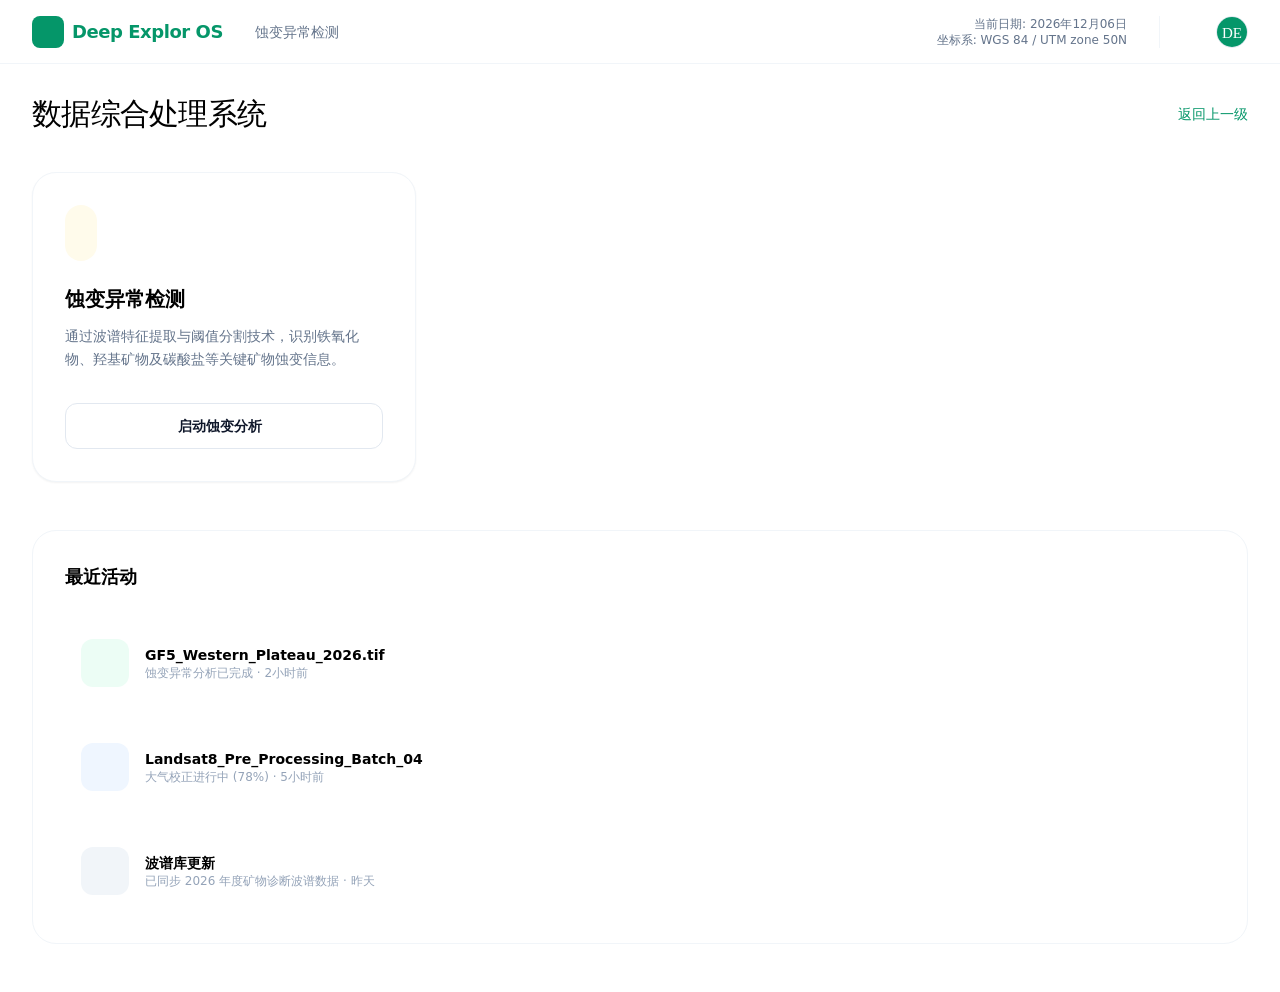
==== commit f31664d2: "refactor: geo-analyser 收窄为蚀变分析(去尖点突破 + 拆出数据预处理) 职责重构,使 geo-analyser 聚焦蚀变分析: 1. 移除"尖点突破分析": 删 cluster" ====
--- a/templates/index.html
+++ b/templates/index.html
@@ -15,8 +15,8 @@
         /* 视图/面板可见性 — 关键样式内联,避免外部 style.css 被浏览器缓存后失效导致页面无法切换 */
         .module-panel { display: none; }
         .module-panel.active { display: block; }
-        #dashboard-view, #preprocessing-view { display: none; }
-        #dashboard-view.active, #preprocessing-view.active { display: block; }
+        #dashboard-view { display: none; }
+        #dashboard-view.active { display: block; }
     </style>
 </head>
 <body class="min-h-screen">
@@ -33,18 +33,7 @@
             <span class="text-lg font-bold tracking-tight text-emerald-600">Deep Explor OS</span>
         </a>
         <div class="hidden md:flex items-center gap-6 text-sm font-medium">
-            <div class="relative nav-dropdown py-4 group">
-                <a data-nav="prep" class="nav-link text-slate-500 hover:text-slate-900 flex items-center gap-1 transition-colors" href="#" onclick="showPreprocessing(); return false;">
-                    数据预处理 <iconify-icon class="text-xs" icon="lucide:chevron-down"></iconify-icon>
-                </a>
-                <div class="absolute top-14 left-0 w-48 bg-white border border-slate-100 shadow-xl rounded-xl p-2 hidden group-hover:block z-50 nav-dropdown-content">
-                    <a class="block px-4 py-2 hover:bg-slate-50 rounded-lg text-slate-600 hover:text-slate-900 transition-colors" href="#" onclick="showModule('atmo'); return false;">大气校正</a>
-                    <a class="block px-4 py-2 hover:bg-slate-50 rounded-lg text-slate-600 hover:text-slate-900 transition-colors" href="#" onclick="showModule('geom'); return false;">几何校正</a>
-                    <a class="block px-4 py-2 hover:bg-slate-50 rounded-lg text-slate-600 hover:text-slate-900 transition-colors" href="#" onclick="showModule('interf'); return false;">干扰剔除</a>
-                </div>
-            </div>
             <a data-nav="alter" class="nav-link text-slate-500 hover:text-slate-900 transition-colors" href="#" onclick="showModule('alter'); return false;">蚀变异常检测</a>
-            <a data-nav="clust" class="nav-link text-slate-500 hover:text-slate-900 transition-colors" href="#" onclick="showModule('clust'); return false;">尖点突破分析</a>
         </div>
     </div>
     <div class="flex items-center gap-6">
@@ -62,25 +51,6 @@
     </div>
 </nav>
 
-<!-- ═══════════════════════════════════════════
-   Browse Directory Modal
-═══════════════════════════════════════════ -->
-<div id="browseModal" style="display:none;" class="fixed inset-0 z-[60] flex items-center justify-center bg-black/30 backdrop-blur-sm">
-    <div class="bg-white rounded-2xl w-[520px] max-w-[95vw] max-h-[80vh] flex flex-col shadow-2xl">
-        <div class="flex justify-between items-center p-5 border-b-thin">
-            <h3 class="text-base font-semibold m-0">选择目录</h3>
-            <button class="bg-none border-none text-lg cursor-pointer text-slate-400 hover:text-slate-900 hover:bg-slate-100 px-2 py-1 rounded-md transition-colors" onclick="closeBrowse()">✕</button>
-        </div>
-        <div class="px-5 py-3 bg-slate-50 border-b-thin text-xs font-mono">
-            <span id="browsePath" class="text-slate-700 break-all"></span>
-        </div>
-        <div id="browseList" class="flex-1 overflow-y-auto py-2 min-h-[200px] max-h-[400px]"></div>
-        <div class="flex justify-end gap-3 p-4 border-t-thin">
-            <button class="px-4 py-2 bg-slate-100 text-slate-700 rounded-lg text-sm font-medium hover:bg-slate-200 transition-colors" onclick="closeBrowse()">取消</button>
-            <button class="px-4 py-2 bg-slate-900 text-white rounded-lg text-sm font-medium hover:bg-slate-800 transition-colors" onclick="confirmBrowse()">选择此目录</button>
-        </div>
-    </div>
-</div>
 
 <!-- ═══════════════════════════════════════════
    DASHBOARD VIEW (match index.html design)
@@ -93,20 +63,6 @@
         </header>
 
         <div class="grid grid-cols-1 md:grid-cols-2 lg:grid-cols-3 gap-8 mb-12">
-            <!-- 数据预处理 -->
-            <div class="p-8 rounded-3xl border border-slate-100 hover:border-slate-300 transition-all group bg-white shadow-sm hover:shadow-md cursor-pointer" onclick="showPreprocessing()">
-                <div class="flex justify-between items-start mb-6">
-                    <div class="p-4 rounded-2xl bg-blue-50 text-blue-600">
-                        <iconify-icon class="text-3xl" icon="lucide:settings-2"></iconify-icon>
-                    </div>
-                </div>
-                <h3 class="text-xl font-bold mb-3">数据预处理</h3>
-                <p class="text-sm text-slate-500 leading-relaxed mb-8">集成大气校正、几何校正及干扰剔除功能，为后续分析提供标准化的高质量反射率数据。</p>
-                <div class="w-full py-3 bg-white text-slate-900 border border-slate-200 rounded-xl text-sm font-bold hover:bg-emerald-600 hover:text-white hover:border-emerald-600 cursor-pointer flex items-center justify-center gap-2" style="transition: all 0.3s ease">
-                    进入预处理中心 <iconify-icon icon="lucide:arrow-right"></iconify-icon>
-                </div>
-            </div>
-
             <!-- 蚀变异常检测 -->
             <div class="p-8 rounded-3xl border border-slate-100 hover:border-slate-300 transition-all group bg-white shadow-sm hover:shadow-md cursor-pointer" onclick="showModule('alter')">
                 <div class="flex justify-between items-start mb-6">
@@ -121,19 +77,6 @@
                 </div>
             </div>
 
-            <!-- 尖点突破分析 -->
-            <div class="p-8 rounded-3xl border border-slate-100 hover:border-slate-300 transition-all group bg-white shadow-sm hover:shadow-md cursor-pointer" onclick="showModule('clust')">
-                <div class="flex justify-between items-start mb-6">
-                    <div class="p-4 rounded-2xl bg-rose-50 text-rose-600">
-                        <iconify-icon class="text-3xl" icon="lucide:target"></iconify-icon>
-                    </div>
-                </div>
-                <h3 class="text-xl font-bold mb-3">尖点突破分析</h3>
-                <p class="text-sm text-slate-500 leading-relaxed mb-8">基于聚类算法识别蚀变异常分布的极值点与集中区，快速锁定找矿靶区与地学突破点。</p>
-                <div class="w-full py-3 bg-white text-slate-900 border border-slate-200 rounded-xl text-sm font-bold hover:bg-emerald-600 hover:text-white hover:border-emerald-600 cursor-pointer flex items-center justify-center gap-2" style="transition: all 0.3s ease">
-                    启动突破识别 <iconify-icon icon="lucide:crosshair"></iconify-icon>
-                </div>
-            </div>
         </div>
 
         <!-- 最近活动 -->
@@ -175,430 +118,11 @@
     </main>
 </div><!-- /#dashboard-view -->
 
-<!-- ═══════════════════════════════════════════
-   PREPROCESSING VIEW (match data_preprocessing.html design)
-═══════════════════════════════════════════ -->
-<div id="preprocessing-view">
-    <main class="pt-24 pb-12 px-8 max-w-[1200px] mx-auto">
-        <div class="flex items-center justify-between mb-4">
-            <div class="flex items-center gap-2 text-slate-400 text-sm">
-                <a class="hover:text-slate-900 cursor-pointer" onclick="showDashboard()">首页</a>
-                <iconify-icon class="text-xs" icon="lucide:chevron-right"></iconify-icon>
-                <span class="text-slate-900">数据预处理</span>
-            </div>
-            <a class="text-sm text-emerald-600 font-medium hover:text-emerald-700 transition-colors cursor-pointer" onclick="showDashboard()">返回上一级</a>
-        </div>
-        <header class="mb-12">
-            <h1 class="text-3xl font-bold tracking-tight mb-2">数据预处理</h1>
-            <p class="text-slate-500">对原始高光谱影像进行基础处理，消除环境与传感器因素带来的噪声与畸变。</p>
-        </header>
-
-        <div class="grid grid-cols-1 md:grid-cols-3 gap-8">
-            <!-- 大气校正 -->
-            <div class="bg-white p-8 rounded-3xl border border-slate-100 shadow-sm hover:shadow-md transition-shadow cursor-pointer" onclick="showModule('atmo')">
-                <div class="w-14 h-14 bg-blue-50 text-blue-600 rounded-2xl flex items-center justify-center mb-6">
-                    <iconify-icon class="text-3xl" icon="lucide:cloud-sun"></iconify-icon>
-                </div>
-                <h3 class="text-xl font-bold mb-3">大气校正</h3>
-                <p class="text-slate-500 text-sm leading-relaxed mb-8">采用辐射传输模型或暗目标法，消除大气散射、吸收对地物光谱反射率的影响。</p>
-                <div class="w-full py-3 bg-white text-slate-900 border border-slate-200 rounded-xl text-sm font-bold hover:bg-emerald-600 hover:text-white hover:border-emerald-600 cursor-pointer flex items-center justify-center gap-2" style="transition: all 0.3s ease">
-                    进入模块 <iconify-icon icon="lucide:arrow-right"></iconify-icon>
-                </div>
-            </div>
-
-            <!-- 几何校正 -->
-            <div class="bg-white p-8 rounded-3xl border border-slate-100 shadow-sm hover:shadow-md transition-shadow cursor-pointer" onclick="showModule('geom')">
-                <div class="w-14 h-14 bg-indigo-50 text-indigo-600 rounded-2xl flex items-center justify-center mb-6">
-                    <iconify-icon class="text-3xl" icon="lucide:grid-3x3"></iconify-icon>
-                </div>
-                <h3 class="text-xl font-bold mb-3">几何校正</h3>
-                <p class="text-slate-500 text-sm leading-relaxed mb-8">利用控制点或参考影像，消除传感器姿态及地表起伏引起的几何畸变。</p>
-                <div class="w-full py-3 bg-white text-slate-900 border border-slate-200 rounded-xl text-sm font-bold hover:bg-emerald-600 hover:text-white hover:border-emerald-600 cursor-pointer flex items-center justify-center gap-2" style="transition: all 0.3s ease">
-                    进入模块 <iconify-icon icon="lucide:arrow-right"></iconify-icon>
-                </div>
-            </div>
-
-            <!-- 干扰剔除 -->
-            <div class="bg-white p-8 rounded-3xl border border-slate-100 shadow-sm hover:shadow-md transition-shadow cursor-pointer" onclick="showModule('interf')">
-                <div class="w-14 h-14 bg-teal-50 text-teal-600 rounded-2xl flex items-center justify-center mb-6">
-                    <iconify-icon class="text-3xl" icon="lucide:filter"></iconify-icon>
-                </div>
-                <h3 class="text-xl font-bold mb-3">干扰剔除</h3>
-                <p class="text-slate-500 text-sm leading-relaxed mb-8">自动识别并剔除植被、水体、云层等对岩石矿物光谱提取产生干扰的非目标要素。</p>
-                <div class="w-full py-3 bg-white text-slate-900 border border-slate-200 rounded-xl text-sm font-bold hover:bg-emerald-600 hover:text-white hover:border-emerald-600 cursor-pointer flex items-center justify-center gap-2" style="transition: all 0.3s ease">
-                    进入模块 <iconify-icon icon="lucide:arrow-right"></iconify-icon>
-                </div>
-            </div>
-        </div>
-    </main>
-</div><!-- /#preprocessing-view -->
 
 <!-- ═══════════════════════════════════════════
    MODULE DETAIL VIEW
 ═══════════════════════════════════════════ -->
 <div id="module-view">
-
-    <!-- ── 大气校正模块 (match atmospheric.html design) ── -->
-    <div class="module-panel" id="panel-atmo">
-        <main class="pt-24 pb-20 px-8 max-w-[800px] mx-auto">
-            <div class="flex items-center justify-between mb-8">
-                <div class="flex items-center gap-4">
-                    <a class="w-10 h-10 rounded-full border border-slate-200 flex items-center justify-center hover:bg-slate-50 transition-colors cursor-pointer" onclick="returnToPreprocessing()">
-                        <iconify-icon icon="lucide:arrow-left"></iconify-icon>
-                    </a>
-                    <div>
-                        <h1 class="text-2xl font-bold tracking-tight">大气校正</h1>
-                        <nav class="flex text-xs text-slate-400 mt-1">
-                            <span>数据预处理</span>
-                            <span class="mx-2">/</span>
-                            <span class="text-slate-600">大气校正</span>
-                        </nav>
-                    </div>
-                </div>
-                <a class="text-sm text-emerald-600 font-medium hover:text-emerald-700 transition-colors cursor-pointer" onclick="returnToPreprocessing()">返回上一级</a>
-            </div>
-
-            <!-- 文件选择 -->
-            <section class="space-y-8">
-                <div class="p-6 border thin-border rounded-2xl bg-white space-y-4">
-                    <div class="space-y-2">
-                        <label class="text-[10px] font-bold text-slate-400 uppercase tracking-widest">输入目录</label>
-                        <div class="flex gap-2">
-                            <input type="text" id="inputDir" placeholder="e.g., ~/data/raw" class="flex-1 p-2 border thin-border rounded-lg text-xs outline-none focus:border-black">
-                            <button class="px-3 py-2 border thin-border rounded-lg text-xs font-medium hover:bg-slate-50 transition-colors" onclick="openBrowse('input')">选择</button>
-                        </div>
-                        <button id="scanBtn" class="px-4 py-2 bg-slate-900 text-white rounded-lg text-xs font-medium hover:bg-slate-800 transition-colors mt-1">扫描</button>
-                    </div>
-                    <div class="space-y-2">
-                        <label class="text-[10px] font-bold text-slate-400 uppercase tracking-widest">输出目录</label>
-                        <div class="flex gap-2">
-                            <input type="text" id="outputDirAtmo" placeholder="e.g., ~/data/processed" class="flex-1 p-2 border thin-border rounded-lg text-xs outline-none focus:border-black">
-                            <button class="px-3 py-2 border thin-border rounded-lg text-xs font-medium hover:bg-slate-50 transition-colors" onclick="openBrowse('output')">选择</button>
-                        </div>
-                    </div>
-                    <div class="bg-slate-50 rounded-lg p-3">
-                        <p class="text-xs">已发现: <strong id="fileCount">0</strong> 个文件</p>
-                        <div id="fileList" class="mt-2 text-xs space-y-1 max-h-[120px] overflow-y-auto"></div>
-                    </div>
-                </div>
-
-                <!-- 校正参数 -->
-                <div class="p-8 border thin-border rounded-3xl bg-white space-y-6">
-                    <div class="space-y-2">
-                        <label class="text-[10px] font-bold text-slate-400 uppercase tracking-widest">校正方法</label>
-                        <div class="grid grid-cols-2 gap-4">
-                            <label class="p-4 border-2 border-black rounded-xl bg-slate-50 flex items-center gap-3 cursor-pointer">
-                                <input checked class="accent-black" name="atmos_method" type="radio" value="dos">
-                                <span class="text-xs font-bold">DOS (暗目标消减)</span>
-                            </label>
-                            <label class="p-4 border thin-border rounded-xl flex items-center gap-3 cursor-pointer hover:bg-slate-50">
-                                <input class="accent-black" name="atmos_method" type="radio" value="simple">
-                                <span class="text-xs font-bold">Simple (简化模型)</span>
-                            </label>
-                        </div>
-                    </div>
-                    <div class="grid grid-cols-2 gap-6 pt-4 border-t thin-border">
-                        <div class="space-y-2">
-                            <label class="text-[10px] font-bold text-slate-400 uppercase">太阳天顶角 (度)</label>
-                            <input class="w-full p-2 border thin-border rounded-lg text-xs outline-none" type="number" id="solar_zenith" value="45.2" step="0.1">
-                        </div>
-                        <div class="space-y-2" id="simple_params" style="display:none;">
-                            <label class="text-[10px] font-bold text-slate-400 uppercase">气溶胶类型</label>
-                            <select class="w-full p-2 border thin-border rounded-lg text-xs bg-white outline-none" id="aerosol_type">
-                                <option>城市型 (Urban)</option>
-                                <option>乡村型 (Rural)</option>
-                                <option>海洋型 (Maritime)</option>
-                            </select>
-                        </div>
-                    </div>
-                    <div class="p-4 bg-blue-50/50 rounded-xl">
-                        <p class="text-[10px] text-blue-600 font-medium leading-relaxed">注意：对于高光谱影像，建议使用 DOS 算法以保证波谱曲线的连续性。</p>
-                    </div>
-                    <input type="hidden" id="atmo_method" value="dos">
-                    <button id="processBtn" class="w-full py-4 bg-black text-white rounded-xl text-sm font-bold hover:bg-slate-800 transition-all shadow-lg shadow-slate-200">
-                        开始大气校正
-                    </button>
-                </div>
-            </section>
-
-            <!-- 进度与日志 -->
-            <section class="mt-8 space-y-4">
-                <div class="p-6 border thin-border rounded-2xl bg-white">
-                    <h3 class="text-sm font-bold mb-4">处理进度</h3>
-                    <div id="progressBar" class="w-full h-1 bg-slate-100 rounded-full overflow-hidden" style="display:none;">
-                        <div id="progressFill" class="h-full bg-slate-900 rounded-full" style="width:0%;"></div>
-                    </div>
-                    <p id="progressText" class="text-center mt-3 text-xs text-slate-500">准备就绪</p>
-                    <div id="logContainer" class="mt-3 bg-slate-50 border thin-border rounded-lg p-3 max-h-[160px] overflow-y-auto text-xs font-mono text-slate-600 space-y-1">
-                        <p class="text-blue-600">准备就绪，等待开始处理...</p>
-                    </div>
-                </div>
-            </section>
-
-            <!-- 影像预览 -->
-            <section class="mt-8">
-                <div class="p-6 border thin-border rounded-2xl bg-white">
-                    <h3 class="text-sm font-bold mb-4">影像预览</h3>
-                    <div class="grid grid-cols-2 gap-4">
-                        <div class="text-center">
-                            <p class="text-xs text-slate-400 mb-2">处理前</p>
-                            <img id="previewBefore" src="data:image/svg+xml,%3Csvg xmlns='http://www.w3.org/2000/svg' width='200' height='200'%3E%3Crect fill='%23f8fafc' width='200' height='200' rx='8'/%3E%3Ctext x='50%25' y='50%25' text-anchor='middle' dy='.3em' fill='%2394a3b8' font-size='12'%3E等待数据%3C/text%3E%3C/svg%3E" alt="处理前" class="w-full aspect-square object-cover rounded-xl border thin-border bg-slate-50">
-                            <p id="previewBeforeStatus" class="text-[10px] text-slate-400 mt-1 break-all"></p>
-                        </div>
-                        <div class="text-center">
-                            <p class="text-xs text-slate-400 mb-2">处理后</p>
-                            <img id="previewAfter" src="data:image/svg+xml,%3Csvg xmlns='http://www.w3.org/2000/svg' width='200' height='200'%3E%3Crect fill='%23f8fafc' width='200' height='200' rx='8'/%3E%3Ctext x='50%25' y='50%25' text-anchor='middle' dy='.3em' fill='%2394a3b8' font-size='12'%3E等待数据%3C/text%3E%3C/svg%3E" alt="处理后" class="w-full aspect-square object-cover rounded-xl border thin-border bg-slate-50">
-                            <p id="previewAfterStatus" class="text-[10px] text-slate-400 mt-1 break-all"></p>
-                        </div>
-                    </div>
-                </div>
-            </section>
-        </main>
-    </div><!-- /#panel-atmo -->
-
-    <!-- ── 几何校正模块 (match geometric.html design) ── -->
-    <div class="module-panel" id="panel-geom">
-        <main class="pt-24 pb-20 px-8 max-w-[800px] mx-auto">
-            <div class="flex items-center justify-between mb-8">
-                <div class="flex items-center gap-4">
-                    <a class="w-10 h-10 rounded-full border border-slate-200 flex items-center justify-center hover:bg-slate-50 transition-colors cursor-pointer" onclick="returnToPreprocessing()">
-                        <iconify-icon icon="lucide:arrow-left"></iconify-icon>
-                    </a>
-                    <div>
-                        <h1 class="text-2xl font-bold tracking-tight">几何校正</h1>
-                        <nav class="flex text-xs text-slate-400 mt-1">
-                            <span>数据预处理</span><span class="mx-2">/</span><span class="text-slate-600">几何校正</span>
-                        </nav>
-                    </div>
-                </div>
-                <a class="text-sm text-emerald-600 font-medium hover:text-emerald-700 transition-colors cursor-pointer" onclick="returnToPreprocessing()">返回上一级</a>
-            </div>
-
-            <!-- 文件信息 (shared) -->
-            <div class="mb-6 p-4 border thin-border rounded-2xl bg-white">
-                <div class="flex items-center justify-between">
-                    <div class="flex items-center gap-2 text-xs text-slate-500">
-                        <iconify-icon icon="lucide:folder"></iconify-icon>
-                        <span>已发现: <strong id="fileCountGeom">0</strong> 个文件</span>
-                    </div>
-                    <span id="dataStatus" class="text-[10px] px-2 py-0.5 bg-slate-100 text-slate-500 rounded-full">待配置</span>
-                </div>
-            </div>
-
-            <section class="space-y-8">
-                <div class="p-8 border thin-border rounded-3xl bg-white space-y-6">
-                    <select id="geom_method" class="hidden" onchange="onGeomMethodChange()">
-                        <option value="affine" selected>仿射变换</option>
-                        <option value="polynomial">多项式</option>
-                        <option value="reference">参考图配准</option>
-                    </select>
-                    <div id="geom_classic_params">
-                        <div class="space-y-2">
-                            <label class="text-[10px] font-bold text-slate-400 uppercase tracking-widest">重采样算法</label>
-                            <select id="interpolation" class="w-full p-3 border thin-border rounded-xl text-xs bg-white outline-none">
-                                <option value="nearest">最近邻内插法 (Nearest Neighbor)</option>
-                                <option value="bilinear" selected>双线性内插法 (Bilinear)</option>
-                                <option value="cubic">三次卷积内插法 (Cubic)</option>
-                            </select>
-                        </div>
-                    </div>
-                    <div id="geom_ref_params" style="display:none;">
-                        <div class="space-y-2 pt-4 border-t thin-border">
-                            <label class="text-[10px] font-bold text-slate-400 uppercase">特征配准参考图</label>
-                            <div class="border-2 border-dashed border-slate-100 rounded-xl p-8 flex flex-col items-center justify-center text-center cursor-pointer hover:border-slate-300 transition-colors" id="refImgUploadArea" onclick="document.getElementById('ref_image_input').click()">
-                                <input type="file" id="ref_image_input" accept="image/*,.tif,.tiff" style="display:none;" onchange="onRefImageSelected(this)">
-                                <iconify-icon class="text-3xl text-slate-200 mb-2" icon="lucide:file-image"></iconify-icon>
-                                <p class="text-xs font-bold" id="refImgPrompt">点击或拖拽参考图至此处</p>
-                                <p class="text-[10px] text-slate-400 mt-1">支持：Geotiff / Google Satellite</p>
-                                <img id="refImgThumb" style="display:none; max-height:80px; border-radius:8px; margin-top:8px;">
-                            </div>
-                        </div>
-                        <div class="flex items-center justify-between p-4 border thin-border rounded-xl mt-4">
-                            <div class="flex items-center gap-2">
-                                <iconify-icon class="text-emerald-500" icon="lucide:check-circle-2"></iconify-icon>
-                                <span class="text-xs font-bold">自动提取 GCP 控制点</span>
-                            </div>
-                            <label class="relative inline-flex items-center cursor-pointer">
-                                <input checked class="sr-only peer" type="checkbox">
-                                <div class="w-9 h-5 bg-slate-200 peer-focus:outline-none rounded-full peer peer-checked:after:translate-x-full peer-checked:after:border-white after:content-[''] after:absolute after:top-[2px] after:left-[2px] after:bg-white after:border-gray-300 after:border after:rounded-full after:h-4 after:w-4 after:transition-all peer-checked:bg-black"></div>
-                            </label>
-                        </div>
-                    </div>
-                    <button id="processBtnGeom" class="w-full py-4 bg-black text-white rounded-xl text-sm font-bold hover:bg-slate-800 transition-all shadow-lg shadow-slate-200">
-                        开始几何校正
-                    </button>
-                </div>
-            </section>
-
-            <!-- 进度与日志 -->
-            <section class="mt-8 space-y-4">
-                <div class="p-6 border thin-border rounded-2xl bg-white">
-                    <h3 class="text-sm font-bold mb-4">处理进度</h3>
-                    <div id="progressBarGeom" class="w-full h-1 bg-slate-100 rounded-full overflow-hidden" style="display:none;">
-                        <div id="progressFillGeom" class="h-full bg-slate-900 rounded-full" style="width:0%;"></div>
-                    </div>
-                    <p id="progressTextGeom" class="text-center mt-3 text-xs text-slate-500">准备就绪</p>
-                    <div id="logContainerGeom" class="mt-3 bg-slate-50 border thin-border rounded-lg p-3 max-h-[160px] overflow-y-auto text-xs font-mono text-slate-600 space-y-1">
-                        <p class="text-blue-600">准备就绪，等待开始处理...</p>
-                    </div>
-                </div>
-            </section>
-
-            <!-- 影像预览 -->
-            <section class="mt-8">
-                <div class="p-6 border thin-border rounded-2xl bg-white">
-                    <h3 class="text-sm font-bold mb-4">影像预览</h3>
-                    <div class="grid grid-cols-2 gap-4">
-                        <div class="text-center">
-                            <p class="text-xs text-slate-400 mb-2">处理前</p>
-                            <img id="previewBeforeGeom" src="data:image/svg+xml,%3Csvg xmlns='http://www.w3.org/2000/svg' width='200' height='200'%3E%3Crect fill='%23f8fafc' width='200' height='200' rx='8'/%3E%3Ctext x='50%25' y='50%25' text-anchor='middle' dy='.3em' fill='%2394a3b8' font-size='12'%3E等待数据%3C/text%3E%3C/svg%3E" alt="处理前" class="w-full aspect-square object-cover rounded-xl border thin-border bg-slate-50">
-                            <p id="previewBeforeGeomStatus" class="text-[10px] text-slate-400 mt-1 break-all"></p>
-                        </div>
-                        <div class="text-center">
-                            <p class="text-xs text-slate-400 mb-2">处理后</p>
-                            <img id="previewAfterGeom" src="data:image/svg+xml,%3Csvg xmlns='http://www.w3.org/2000/svg' width='200' height='200'%3E%3Crect fill='%23f8fafc' width='200' height='200' rx='8'/%3E%3Ctext x='50%25' y='50%25' text-anchor='middle' dy='.3em' fill='%2394a3b8' font-size='12'%3E等待数据%3C/text%3E%3C/svg%3E" alt="处理后" class="w-full aspect-square object-cover rounded-xl border thin-border bg-slate-50">
-                            <p id="previewAfterGeomStatus" class="text-[10px] text-slate-400 mt-1 break-all"></p>
-                        </div>
-                    </div>
-                </div>
-            </section>
-        </main>
-    </div><!-- /#panel-geom -->
-
-    <!-- ── 干扰剔除模块 (match interference.html design) ── -->
-    <div class="module-panel" id="panel-interf">
-        <main class="pt-24 pb-20 px-8 max-w-[800px] mx-auto">
-            <div class="flex items-center justify-between mb-8">
-                <div class="flex items-center gap-4">
-                    <a class="w-10 h-10 rounded-full border border-slate-200 flex items-center justify-center hover:bg-slate-50 transition-colors cursor-pointer" onclick="returnToPreprocessing()">
-                        <iconify-icon icon="lucide:arrow-left"></iconify-icon>
-                    </a>
-                    <div>
-                        <h1 class="text-2xl font-bold tracking-tight">干扰剔除</h1>
-                        <nav class="flex text-xs text-slate-400 mt-1">
-                            <span>数据预处理</span><span class="mx-2">/</span><span class="text-slate-600">干扰剔除</span>
-                        </nav>
-                    </div>
-                </div>
-                <a class="text-sm text-emerald-600 font-medium hover:text-emerald-700 transition-colors cursor-pointer" onclick="returnToPreprocessing()">返回上一级</a>
-            </div>
-
-            <!-- 文件信息 (复用大气面板的扫描状态) -->
-            <div class="mb-6 p-4 border thin-border rounded-2xl bg-white">
-                <div class="flex items-center justify-between">
-                    <div class="flex items-center gap-2 text-xs text-slate-500">
-                        <iconify-icon icon="lucide:folder"></iconify-icon>
-                        <span>已发现: <strong id="fileCountInterf">0</strong> 个文件</span>
-                        <span class="text-slate-300">·</span>
-                        <span class="text-slate-400">输入目录：<span id="inputDirHintInterf" class="text-slate-500 font-mono break-all">尚未配置（请先到大气校正面板设置目录并扫描）</span></span>
-                    </div>
-                </div>
-            </div>
-
-            <section class="space-y-8">
-                <div class="p-8 border thin-border rounded-3xl bg-white space-y-6">
-                    <select id="sensor" class="hidden">
-                        <option value="Landsat8/9" selected>Landsat 8/9 (L1)</option>
-                        <option value="Landsat8/9_L2">Landsat 8/9 (L2)</option>
-                        <option value="Sentinel2">Sentinel-2 (L1C)</option>
-                        <option value="Sentinel2_L2">Sentinel-2 (L2A)</option>
-                        <option value="ASTER">ASTER (L1)</option>
-                        <option value="ASTER_L2">ASTER (L2)</option>
-                    </select>
-                    <div class="space-y-4">
-                        <label class="text-[10px] font-bold text-slate-400 uppercase tracking-widest">干扰识别模式</label>
-                        <div class="grid grid-cols-1 gap-3">
-                            <label class="flex items-center justify-between p-4 border thin-border rounded-xl cursor-pointer hover:bg-slate-50">
-                                <div class="flex items-center gap-3">
-                                    <iconify-icon class="text-emerald-500 text-lg" icon="lucide:sprout"></iconify-icon>
-                                    <span class="text-xs font-bold">植被剔除 (NDVI 阈值法)</span>
-                                </div>
-                                <input checked class="accent-black" type="checkbox" id="mask_vegetation">
-                            </label>
-                            <label class="flex items-center justify-between p-4 border thin-border rounded-xl cursor-pointer hover:bg-slate-50">
-                                <div class="flex items-center gap-3">
-                                    <iconify-icon class="text-blue-500 text-lg" icon="lucide:droplets"></iconify-icon>
-                                    <span class="text-xs font-bold">水体剔除 (NDWI 阈值法)</span>
-                                </div>
-                                <input checked class="accent-black" type="checkbox" id="mask_water">
-                            </label>
-                            <label class="flex items-center justify-between p-4 border thin-border rounded-xl cursor-pointer hover:bg-slate-50">
-                                <div class="flex items-center gap-3">
-                                    <iconify-icon class="text-slate-400 text-lg" icon="lucide:cloud"></iconify-icon>
-                                    <span class="text-xs font-bold">云/雪掩膜</span>
-                                </div>
-                                <input checked class="accent-black" type="checkbox" id="mask_cloud">
-                            </label>
-                        </div>
-                    </div>
-                    <div class="space-y-2" style="display:none;">
-                        <input type="checkbox" id="mask_snow">
-                        <input type="checkbox" id="mask_buildup">
-                    </div>
-                    <div class="pt-4 border-t thin-border space-y-2">
-                        <div class="flex justify-between">
-                            <label class="text-[10px] font-bold text-slate-400 uppercase">NDVI 植被阈值</label>
-                            <span class="text-xs font-bold" id="ndviVal">0.20</span>
-                        </div>
-                        <input id="ndvi_threshold" class="w-full accent-black h-1" type="range" min="0" max="1" step="0.01" value="0.20" oninput="document.getElementById('ndviVal').innerText=parseFloat(this.value).toFixed(2)">
-                        <div class="flex justify-between text-[10px] text-slate-400"><span>0</span><span>1</span></div>
-                    </div>
-                    <div class="pt-4 border-t thin-border space-y-2">
-                        <div class="flex justify-between">
-                            <label class="text-[10px] font-bold text-slate-400 uppercase">掩膜敏感度</label>
-                            <span class="text-xs font-bold" id="sensVal">75%</span>
-                        </div>
-                        <input id="cloud_threshold" class="w-full accent-black h-1" type="range" min="0" max="100" value="75" oninput="document.getElementById('sensVal').innerText=this.value+'%'">
-                        <div class="flex justify-between text-[10px] text-slate-400"><span>保守</span><span>激进</span></div>
-                    </div>
-                    <button id="processBtnInterf" class="w-full py-4 bg-black text-white rounded-xl text-sm font-bold hover:bg-slate-800 transition-all shadow-lg shadow-slate-200">
-                        启动干扰识别
-                    </button>
-                </div>
-            </section>
-
-            <!-- 进度与日志 -->
-            <section class="mt-8 space-y-4">
-                <div class="p-6 border thin-border rounded-2xl bg-white">
-                    <h3 class="text-sm font-bold mb-4">处理进度</h3>
-                    <div id="progressBarInterf" class="w-full h-1 bg-slate-100 rounded-full overflow-hidden" style="display:none;">
-                        <div id="progressFillInterf" class="h-full bg-slate-900 rounded-full" style="width:0%;"></div>
-                    </div>
-                    <p id="progressTextInterf" class="text-center mt-3 text-xs text-slate-500">准备就绪</p>
-                    <div id="logContainerInterf" class="mt-3 bg-slate-50 border thin-border rounded-lg p-3 max-h-[160px] overflow-y-auto text-xs font-mono text-slate-600 space-y-1">
-                        <p class="text-blue-600">准备就绪，等待开始处理...</p>
-                    </div>
-                </div>
-            </section>
-
-            <!-- 影像预览 -->
-            <section class="mt-8">
-                <div class="p-6 border thin-border rounded-2xl bg-white">
-                    <h3 class="text-sm font-bold mb-4">影像预览</h3>
-                    <div class="grid grid-cols-2 gap-4">
-                        <div class="text-center">
-                            <p class="text-xs text-slate-400 mb-2">处理前</p>
-                            <img id="previewBeforeInterf" src="data:image/svg+xml,%3Csvg xmlns='http://www.w3.org/2000/svg' width='200' height='200'%3E%3Crect fill='%23f8fafc' width='200' height='200' rx='8'/%3E%3Ctext x='50%25' y='50%25' text-anchor='middle' dy='.3em' fill='%2394a3b8' font-size='12'%3E等待数据%3C/text%3E%3C/svg%3E" alt="处理前" class="w-full aspect-square object-cover rounded-xl border thin-border bg-slate-50">
-                            <p id="previewBeforeInterfStatus" class="text-[10px] text-slate-400 mt-1 break-all"></p>
-                        </div>
-                        <div class="text-center">
-                            <p class="text-xs text-slate-400 mb-2">处理后</p>
-                            <img id="previewAfterInterf" src="data:image/svg+xml,%3Csvg xmlns='http://www.w3.org/2000/svg' width='200' height='200'%3E%3Crect fill='%23f8fafc' width='200' height='200' rx='8'/%3E%3Ctext x='50%25' y='50%25' text-anchor='middle' dy='.3em' fill='%2394a3b8' font-size='12'%3E等待数据%3C/text%3E%3C/svg%3E" alt="处理后" class="w-full aspect-square object-cover rounded-xl border thin-border bg-slate-50">
-                            <p id="previewAfterInterfStatus" class="text-[10px] text-slate-400 mt-1 break-all"></p>
-                        </div>
-                    </div>
-                </div>
-            </section>
-
-            <div class="mt-8 p-6 bg-amber-50 rounded-2xl border border-amber-100">
-                <div class="flex items-center gap-2 text-amber-700 mb-2">
-                    <iconify-icon icon="lucide:info"></iconify-icon>
-                    <span class="text-xs font-bold">处理建议</span>
-                </div>
-                <p class="text-[11px] text-amber-600/80 leading-relaxed">在进行蚀变信息提取前，强烈建议先执行干扰剔除。未剔除的植被波谱可能会与铁氧化物蚀变特征产生混淆，导致虚假异常的出现。</p>
-            </div>
-        </main>
-    </div><!-- /#panel-interf -->
 
 
     <!-- ── 蚀变异常检测模块 v2: 矿床类型驱动 + 双方法批量 ── -->
@@ -701,6 +225,13 @@
                                 <option value="jet">jet</option>
                                 <option value="plasma">plasma</option>
                             </select>
+                        </div>
+                        <div class="col-span-2">
+                            <label class="flex items-center gap-2 text-[11px] cursor-pointer">
+                                <input type="checkbox" id="use_structural_prior">
+                                <span class="font-bold text-slate-600">启用构造约束(地质构造解译)</span>
+                            </label>
+                            <p class="text-[9px] text-slate-400 mt-0.5 leading-snug">叠加 geo-stru 断裂/线密度对综合评分做"近断裂优先"软加权,并在综合图与报告中叠加断裂线、交汇点与走向统计。需该研究区已有构造解译产物,否则自动跳过。</p>
                         </div>
                     </div>
                 </section>
@@ -776,138 +307,6 @@
         </main>
     </div><!-- /#panel-alter -->
 
-    <!-- ── 尖点突破分析模块 (match breakthrough.html design) ── -->
-    <div class="module-panel" id="panel-clust">
-        <main class="pt-24 pb-20 px-8 max-w-[1440px] mx-auto">
-            <div class="flex justify-end mb-4">
-                <a class="text-sm text-emerald-600 font-medium hover:text-emerald-700 transition-colors cursor-pointer" onclick="showDashboard()">返回上一级</a>
-            </div>
-            <div class="grid grid-cols-12 gap-8">
-            <!-- 侧边栏参数 -->
-            <aside class="col-span-12 lg:col-span-3 space-y-6">
-                <div class="p-6 bg-white border thin-border rounded-2xl space-y-6">
-                    <div class="space-y-2">
-                        <label class="text-[10px] font-bold text-slate-400 uppercase tracking-widest">数据文件</label>
-                        <div class="flex gap-2">
-                            <input type="text" id="clustering_file_path" placeholder="输入文件路径" class="flex-1 p-2 text-xs border thin-border rounded-lg outline-none">
-                            <button class="px-3 py-2 border thin-border rounded-lg text-[10px] font-medium hover:bg-slate-50 transition-colors" onclick="openBrowse('clustering_file')">浏览</button>
-                        </div>
-                    </div>
-                    <div class="space-y-2 pt-4 border-t thin-border">
-                        <label class="text-[10px] font-bold text-slate-400 uppercase tracking-widest">聚类分析引擎</label>
-                        <div class="grid grid-cols-1 gap-2">
-                            <button class="p-3 border-2 border-black rounded-xl text-left flex items-center gap-3" id="btnDbscan" onclick="selectClusterAlgo('dbscan')">
-                                <iconify-icon class="text-xl" icon="lucide:boxes"></iconify-icon>
-                                <div>
-                                    <p class="text-xs font-bold">DBSCAN 聚类</p>
-                                    <p class="text-[10px] text-slate-400">基于密度的抗噪声聚类</p>
-                                </div>
-                            </button>
-                            <button class="p-3 border thin-border rounded-xl text-left flex items-center gap-3 hover:bg-slate-50 transition-colors" id="btnHierarchical" onclick="selectClusterAlgo('hierarchical')">
-                                <iconify-icon class="text-xl text-slate-400" icon="lucide:network"></iconify-icon>
-                                <div>
-                                    <p class="text-xs font-bold">层次聚类</p>
-                                    <p class="text-[10px] text-slate-400">多尺度拓扑分析结构</p>
-                                </div>
-                            </button>
-                        </div>
-                    </div>
-                    <div class="space-y-4 pt-4 border-t thin-border">
-                        <div class="space-y-2" id="dbscan_params">
-                            <div class="space-y-1">
-                                <label class="text-[10px] font-bold text-slate-400 uppercase">邻域半径 ε (像元)</label>
-                                <input id="eps" class="w-full p-2 text-xs border thin-border rounded-lg outline-none" type="number" value="10" min="1" step="1">
-                            </div>
-                            <div class="space-y-1">
-                                <label class="text-[10px] font-bold text-slate-400 uppercase">最小样本数</label>
-                                <input id="min_samples" class="w-full p-2 text-xs border thin-border rounded-lg outline-none" type="number" value="5" min="2" step="1">
-                            </div>
-                        </div>
-                        <div class="space-y-1" id="hierarchical_params" style="display:none;">
-                            <label class="text-[10px] font-bold text-slate-400 uppercase">聚类数 K</label>
-                            <input id="n_clusters" class="w-full p-2 text-xs border thin-border rounded-lg outline-none" type="number" value="5" min="2" max="20" step="1">
-                        </div>
-                        <div class="space-y-2">
-                            <label class="text-[10px] font-bold text-slate-400 uppercase">突破区最小像元数</label>
-                            <input id="min_pixels" class="w-full p-2 text-xs border thin-border rounded-lg outline-none" type="number" value="10" min="3" step="1">
-                        </div>
-                    </div>
-                    <div class="space-y-2 pt-4 border-t thin-border">
-                        <label class="text-[10px] font-bold text-slate-400 uppercase">色彩方案映射</label>
-                        <select id="clustering_colormap" class="w-full p-2 text-xs border thin-border rounded-lg bg-white outline-none">
-                            <option value="hot">hot (红热)</option>
-                            <option value="YlOrRd">YlOrRd (黄橙红)</option>
-                            <option value="plasma">plasma</option>
-                            <option value="Reds">Reds (深红)</option>
-                        </select>
-                    </div>
-                </div>
-                <div class="p-6 bg-slate-900 text-white rounded-2xl">
-                    <div class="flex items-center gap-2 mb-4">
-                        <iconify-icon class="text-emerald-400" icon="lucide:shield-check"></iconify-icon>
-                        <span class="text-xs font-bold uppercase tracking-widest">智能建议</span>
-                    </div>
-                    <p class="text-xs text-slate-400 leading-relaxed">当前影像噪声水平较低，建议将"最小像元数"设置在 8-15 之间以获得更精准的突破靶区中心。</p>
-                </div>
-                <!-- Hidden clustering algorithm select for JS -->
-                <select id="clustering_algorithm" class="hidden" onchange="onClusteringAlgorithmChange()">
-                    <option value="dbscan" selected>DBSCAN</option>
-                    <option value="hierarchical">层次聚类</option>
-                </select>
-                <!-- Hidden density params for JS -->
-                <input type="hidden" id="density_sigma" value="5">
-                <input type="hidden" id="density_threshold" value="0.3">
-                <button id="clusteringBtn" class="w-full py-4 bg-rose-600 text-white rounded-2xl text-xs font-bold hover:bg-rose-700 transition-all flex items-center justify-center gap-2 shadow-lg shadow-rose-100">
-                    <iconify-icon icon="lucide:target"></iconify-icon> 启动靶区识别
-                </button>
-            </aside>
-
-            <!-- 主内容区 -->
-            <div class="col-span-12 lg:col-span-9 space-y-8">
-                <div class="bg-white border thin-border rounded-3xl p-8 aspect-[16/9] flex flex-col items-center justify-center relative overflow-hidden group">
-                    <div class="w-full h-full" id="breakthroughCanvas"></div>
-                    <div class="absolute bottom-8 left-8 right-8 p-6 bg-white/90 backdrop-blur border thin-border rounded-2xl shadow-xl flex justify-between items-center opacity-0 group-hover:opacity-100 transition-all">
-                        <div class="flex gap-12">
-                            <div><p class="text-[10px] font-bold text-slate-400 uppercase">识别靶区</p><p class="text-xl font-bold" id="zoneCount">--</p></div>
-                            <div><p class="text-[10px] font-bold text-slate-400 uppercase">平均置信度</p><p class="text-xl font-bold text-emerald-500" id="avgConfidence">--</p></div>
-                            <div><p class="text-[10px] font-bold text-slate-400 uppercase">覆盖面积</p><p class="text-xl font-bold" id="coverageArea">--</p></div>
-                        </div>
-                        <button class="px-6 py-2 bg-slate-900 text-white rounded-lg text-xs font-bold" id="exportShapefile">导出靶区 Shapefile</button>
-                    </div>
-                </div>
-                <div class="grid grid-cols-1 md:grid-cols-2 gap-8">
-                    <div class="bg-white border thin-border rounded-2xl p-6">
-                        <h3 class="text-sm font-bold mb-6">靶区密度热力分布</h3>
-                        <div class="w-full h-64" id="densityChart"></div>
-                    </div>
-                    <div class="bg-white border thin-border rounded-2xl p-6">
-                        <h3 class="text-sm font-bold mb-6">高价值靶区排名</h3>
-                        <div class="space-y-4" id="breakthroughZones">
-                            <p class="text-xs text-slate-400">执行分析后显示靶区排名结果</p>
-                        </div>
-                        <button class="w-full mt-4 py-2 text-xs font-bold text-slate-400 hover:text-black transition-colors">查看全部靶区详情</button>
-                    </div>
-                </div>
-            </div>
-            </div>
-        </main>
-
-        <!-- Clustering result modal (populated by JS from backend) -->
-        <div id="clusteringResult" style="display:none;" class="fixed inset-0 z-[60] flex items-center justify-center bg-black/30 backdrop-blur-sm">
-            <div class="bg-white rounded-2xl p-8 max-w-2xl w-full max-h-[90vh] overflow-y-auto shadow-2xl border thin-border mx-4">
-                <div class="flex justify-between items-center mb-6">
-                    <h3 class="text-lg font-bold">尖点突破分析结果</h3>
-                    <button class="text-slate-400 hover:text-slate-900 text-lg" onclick="document.getElementById('clusteringResult').style.display='none'">✕</button>
-                </div>
-                <div id="clusteringWarning" style="display:none;" class="p-3 bg-amber-50 border border-amber-200 rounded-lg text-xs text-amber-800 mb-4"></div>
-                <div id="clusteringStats" class="grid grid-cols-2 gap-3 mb-4"></div>
-                <div class="text-center">
-                    <img id="clusteringOverlay" src="" alt="突破区图" style="display:none;" class="max-w-full rounded-xl border thin-border mx-auto">
-                    <a id="downloadClustering" style="display:none;" class="inline-block mt-3 px-4 py-2 bg-slate-900 text-white rounded-lg text-xs font-medium hover:bg-slate-800 transition-colors" download="breakthrough_result.png">下载突破区图</a>
-                </div>
-            </div>
-        </div>
-    </div><!-- /#panel-clust -->
 
 </div><!-- /#module-view -->
 
@@ -916,24 +315,19 @@
 ═══════════════════════════════════════════ -->
 <script>
 /* ═══════ View Navigation ═══════ */
-const MODULE_TITLES = { atmo:'大气校正', geom:'几何校正', interf:'干扰剔除', alter:'蚀变异常检测', clust:'尖点突破分析' };
+const MODULE_TITLES = { alter:'蚀变异常检测' };
 let _currentView = 'dashboard';
 let _previousView = 'dashboard';
 
 function hideAllViews() {
     document.getElementById('dashboard-view').classList.remove('active');
-    document.getElementById('preprocessing-view').classList.remove('active');
     document.getElementById('module-view').style.display = 'none';
     document.querySelectorAll('.module-panel').forEach(p => p.classList.remove('active'));
 }
 
-// 顶部导航高亮跟随当前视图。preprocessing 及其三个子模块都归到"数据预处理"。
+// 顶部导航高亮跟随当前视图(本系统仅保留蚀变分析)。
 function _setActiveNav(view) {
-    const PREP = ['preprocessing', 'atmo', 'geom', 'interf'];
-    let key = null;
-    if (PREP.includes(view)) key = 'prep';
-    else if (view === 'alter') key = 'alter';
-    else if (view === 'clust') key = 'clust';
+    const key = (view === 'alter') ? 'alter' : null;
     document.querySelectorAll('.nav-link').forEach(a => {
         const on = a.getAttribute('data-nav') === key;
         a.classList.toggle('text-slate-900', on);
@@ -949,13 +343,6 @@
     _setActiveNav('dashboard');
 }
 
-function showPreprocessing() {
-    hideAllViews();
-    document.getElementById('preprocessing-view').classList.add('active');
-    _currentView = 'preprocessing';
-    _previousView = 'dashboard';
-    _setActiveNav('preprocessing');
-}
 
 function showModule(moduleId) {
     hideAllViews();
@@ -965,517 +352,7 @@
     _currentView = moduleId;
     _setActiveNav(moduleId);
     if (moduleId === 'alter') initAlterationCharts();
-    if (moduleId === 'clust') initBreakthroughCharts();
-}
-
-function returnToPreprocessing() {
-    showPreprocessing();
-}
-
-/* ═══════ Browse Modal ═══════ */
-let _browseTarget = null;
-
-function openBrowse(target) {
-    _browseTarget = target;
-    const pathMap = {
-        'input':   document.getElementById('inputDir').value || '~',
-        'output':  document.getElementById('outputDirAtmo') ? (document.getElementById('outputDirAtmo').value || '~') : '~',
-        'clustering_file': document.getElementById('clustering_file_path') ? (document.getElementById('clustering_file_path').value || '~') : '~'
-    };
-    loadBrowse(pathMap[target] || '~');
-    document.getElementById('browseModal').style.display = 'flex';
-}
-
-function closeBrowse() {
-    document.getElementById('browseModal').style.display = 'none';
-}
-
-function loadBrowse(path) {
-    const list = document.getElementById('browseList');
-    list.innerHTML = '<div class="px-5 py-3 text-center text-slate-400 text-sm">加载中…</div>';
-    fetch('/api/browse', {
-        method: 'POST',
-        headers: { 'Content-Type': 'application/json' },
-        body: JSON.stringify({ path: path })
-    })
-        .then(r => r.json())
-        .then(data => {
-            document.getElementById('browsePath').textContent = data.current || path;
-            list.innerHTML = '';
-            const parentPath = data.parent;
-            if (parentPath) {
-                const up = document.createElement('div');
-                up.className = 'flex items-center gap-2 px-5 py-3 cursor-pointer select-none text-blue-600 font-semibold border-b border-slate-100 text-sm hover:bg-blue-50 transition-colors';
-                up.innerHTML = '⬆&nbsp;&nbsp;..（上级目录）';
-                up.addEventListener('click', function (e) {
-                    e.preventDefault();
-                    e.stopPropagation();
-                    loadBrowse(parentPath);
-                });
-                list.appendChild(up);
-            }
-            if (!data.entries || data.entries.length === 0) {
-                const empty = document.createElement('div');
-                empty.className = 'px-5 py-3 text-center text-slate-400 text-sm';
-                empty.textContent = '（空目录）';
-                list.appendChild(empty);
-                return;
-            }
-            data.entries.forEach(item => {
-                const isFile = item.type === 'file';
-                const itemPath = item.path;
-                const el = document.createElement('div');
-                el.className = 'flex items-center gap-2 px-5 py-3 cursor-pointer select-none text-sm text-slate-700 hover:bg-slate-50 transition-colors' + (isFile ? ' text-blue-700 italic' : '');
-                el.innerHTML = (isFile ? '📄&nbsp;&nbsp;' : '📁&nbsp;&nbsp;') + item.name;
-                if (!isFile) {
-                    el.addEventListener('click', function (e) {
-                        e.preventDefault();
-                        e.stopPropagation();
-                        loadBrowse(itemPath);
-                    });
-                }
-                list.appendChild(el);
-            });
-        })
-        .catch(() => {
-            list.innerHTML = '<div class="px-5 py-3 text-center text-slate-400 text-sm">无法读取目录</div>';
-        });
-}
-
-document.getElementById('browseModal').addEventListener('click', function (e) {
-    if (e.target === this) closeBrowse();
-});
-
-function confirmBrowse() {
-    const path = document.getElementById('browsePath').textContent;
-    let target = null;
-    if (_browseTarget === 'input') {
-        target = document.getElementById('inputDir');
-    } else if (_browseTarget === 'output') {
-        target = document.getElementById('outputDirAtmo');
-    } else if (_browseTarget === 'clustering_file') {
-        target = document.getElementById('clustering_file_path');
-    }
-    if (target) {
-        target.value = path;
-        // 让通过 .value = ... 设置的输入框也能触发监听器（如蚀变面板的文件名回显）
-        target.dispatchEvent(new Event('input', { bubbles: true }));
-        target.dispatchEvent(new Event('change', { bubbles: true }));
-    }
-    closeBrowse();
-}
-
-/* ═══════ File Scan ═══════ */
-let _scannedFiles = [];
-let _scannedInputDir = '';
-
-const PREVIEW_PLACEHOLDER = "data:image/svg+xml,%3Csvg xmlns='http://www.w3.org/2000/svg' width='200' height='200'%3E%3Crect fill='%23f8fafc' width='200' height='200' rx='8'/%3E%3Ctext x='50%25' y='50%25' text-anchor='middle' dy='.3em' fill='%2394a3b8' font-size='12'%3E等待数据%3C/text%3E%3C/svg%3E";
-const PREVIEW_LOADING = "data:image/svg+xml,%3Csvg xmlns='http://www.w3.org/2000/svg' width='200' height='200'%3E%3Crect fill='%23f8fafc' width='200' height='200' rx='8'/%3E%3Ctext x='50%25' y='50%25' text-anchor='middle' dy='.3em' fill='%2394a3b8' font-size='12'%3E生成中%E2%80%A6%3C/text%3E%3C/svg%3E";
-
-function loadPreview(filePath, imgEl, statusEl) {
-    if (!imgEl) return;
-    imgEl.src = PREVIEW_LOADING;
-    if (statusEl) { statusEl.textContent = '生成中…'; statusEl.className = 'text-[10px] text-slate-400 mt-1 break-all'; }
-    fetch('/api/preview', {
-        method: 'POST',
-        headers: { 'Content-Type': 'application/json' },
-        body: JSON.stringify({ file_path: filePath })
-    })
-    .then(r => r.json().then(d => ({ ok: r.ok, data: d })))
-    .then(({ ok, data }) => {
-        if (ok && data.preview) {
-            imgEl.src = data.preview;
-            imgEl.title = filePath;
-            if (statusEl) {
-                const name = filePath.split('/').pop();
-                const s = data.stats;
-                let txt = name;
-                let cls = 'text-[10px] text-slate-500 mt-1 break-all';
-                if (s) {
-                    const rng = `[${s.min.toFixed(3)}, ${s.max.toFixed(3)}]`;
-                    if (s.max === 0 && s.min === 0) {
-                        txt = `${name} · ⚠ 数据全为 0（DOS 在合成/低对比影像上常见，换真实多波段 Landsat 数据再试）`;
-                        cls = 'text-[10px] text-amber-600 mt-1 break-all';
-                    } else if (s.positive_ratio < 0.05) {
-                        txt = `${name} · ⚠ 仅 ${(s.positive_ratio*100).toFixed(1)}% 像素 > 0，范围 ${rng}`;
-                        cls = 'text-[10px] text-amber-600 mt-1 break-all';
-                    } else {
-                        txt = `${name} · 范围 ${rng}`;
-                    }
-                }
-                statusEl.textContent = txt;
-                statusEl.className = cls;
-            }
-        } else {
-            imgEl.src = PREVIEW_PLACEHOLDER;
-            const err = (data && data.error) || '预览失败';
-            imgEl.title = err;
-            if (statusEl) { statusEl.textContent = '预览失败：' + err; statusEl.className = 'text-[10px] text-red-500 mt-1 break-all'; }
-        }
-    })
-    .catch(e => {
-        imgEl.src = PREVIEW_PLACEHOLDER;
-        imgEl.title = '预览请求失败';
-        if (statusEl) { statusEl.textContent = '预览请求失败：' + (e.message || ''); statusEl.className = 'text-[10px] text-red-500 mt-1 break-all'; }
-    });
-}
-
-function formatSize(mb) {
-    if (typeof mb !== 'number' || isNaN(mb)) return '';
-    if (mb < 1) return (mb * 1024).toFixed(1) + ' KB';
-    if (mb < 1024) return mb.toFixed(2) + ' MB';
-    return (mb / 1024).toFixed(2) + ' GB';
-}
-
-document.getElementById('scanBtn').addEventListener('click', function () {
-    const dir = document.getElementById('inputDir').value.trim();
-    if (!dir) { alert('请先输入输入目录'); return; }
-    const btn = this;
-    const list = document.getElementById('fileList');
-    btn.disabled = true;
-    const origText = btn.textContent;
-    btn.textContent = '扫描中…';
-    list.innerHTML = '<div class="text-slate-400 text-xs py-1">扫描中…</div>';
-    fetch('/api/scan', {
-        method: 'POST',
-        headers: { 'Content-Type': 'application/json' },
-        body: JSON.stringify({ directory: dir })
-    })
-    .then(r => r.json().then(d => ({ ok: r.ok, data: d })))
-    .then(({ ok, data }) => {
-        if (!ok || data.error) {
-            const msg = data.error || '扫描失败';
-            list.innerHTML = '<div class="text-red-500 text-xs py-1">' + msg + '</div>';
-            document.getElementById('fileCount').textContent = 0;
-            const fcGeomErr = document.getElementById('fileCountGeom');
-            if (fcGeomErr) fcGeomErr.textContent = 0;
-            const fcInterfErr = document.getElementById('fileCountInterf');
-            if (fcInterfErr) fcInterfErr.textContent = 0;
-            const inputHintInterfErr = document.getElementById('inputDirHintInterf');
-            if (inputHintInterfErr) inputHintInterfErr.textContent = '尚未配置（请先到大气校正面板设置目录并扫描）';
-            _scannedFiles = [];
-            _scannedInputDir = '';
-            alert(msg);
-            return;
-        }
-        _scannedFiles = data.files || [];
-        _scannedInputDir = dir;
-        const count = data.total || 0;
-        // 扫描成功 → 预览第一个文件（"处理前"），同时把"处理后"复位为占位
-        const previewBefore = document.getElementById('previewBefore');
-        const previewAfter  = document.getElementById('previewAfter');
-        const previewBeforeStatus = document.getElementById('previewBeforeStatus');
-        const previewAfterStatus  = document.getElementById('previewAfterStatus');
-        if (previewAfter) previewAfter.src = PREVIEW_PLACEHOLDER;
-        if (previewAfterStatus) previewAfterStatus.textContent = '';
-        if (count > 0 && previewBefore) {
-            loadPreview(_scannedFiles[0].path, previewBefore, previewBeforeStatus);
-        } else if (previewBefore) {
-            previewBefore.src = PREVIEW_PLACEHOLDER;
-            if (previewBeforeStatus) previewBeforeStatus.textContent = '';
-        }
-        document.getElementById('fileCount').textContent = count;
-        const fcGeom = document.getElementById('fileCountGeom');
-        if (fcGeom) fcGeom.textContent = count;
-        const fcInterf = document.getElementById('fileCountInterf');
-        if (fcInterf) fcInterf.textContent = count;
-        const inputHintInterf = document.getElementById('inputDirHintInterf');
-        if (inputHintInterf) inputHintInterf.textContent = dir;
-        list.innerHTML = '';
-        (data.files || []).forEach(f => {
-            const div = document.createElement('div');
-            div.className = 'flex items-center gap-2 py-1';
-            const cb = document.createElement('input');
-            cb.type = 'checkbox'; cb.checked = true;
-            cb.className = 'accent-black w-3 h-3';
-            const name = document.createElement('span');
-            name.className = 'flex-1 truncate';
-            name.textContent = f.name;
-            const sz = document.createElement('span');
-            sz.className = 'text-slate-400 whitespace-nowrap';
-            sz.textContent = formatSize(f.size);
-            div.appendChild(cb); div.appendChild(name); div.appendChild(sz);
-            list.appendChild(div);
-        });
-        if (count === 0) {
-            list.innerHTML = '<div class="text-slate-400 text-xs py-1">未发现可处理的影像文件</div>';
-        }
-        const ds = document.getElementById('dataStatus');
-        if (ds) ds.textContent = '已就绪';
-        const dsg = document.getElementById('dataStatusGeom');
-        if (dsg) dsg.textContent = '已就绪';
-    })
-    .catch(() => {
-        list.innerHTML = '<div class="text-red-500 text-xs py-1">扫描失败，请检查目录路径</div>';
-        alert('扫描失败，请检查目录路径');
-    })
-    .finally(() => {
-        btn.disabled = false;
-        btn.textContent = origText;
-    });
-});
-
-/* ═══════ Geometric Correction ═══════ */
-function onGeomMethodChange() {}  // handled by current module panel
-
-function onRefImageSelected(input) {
-    if (!input.files || !input.files[0]) return;
-    const reader = new FileReader();
-    reader.onload = e => {
-        const prompt = document.getElementById('refImgPrompt');
-        if (prompt) prompt.style.display = 'none';
-        const thumb = document.getElementById('refImgThumb');
-        thumb.src = e.target.result;
-        thumb.style.display = 'block';
-    };
-    reader.readAsDataURL(input.files[0]);
-}
-
-/* ═══════ Background Image ═══════ */
-function onBgImageSelected(input) {
-    if (!input.files || !input.files[0]) return;
-    const reader = new FileReader();
-    reader.onload = e => {
-        const prompt = document.getElementById('bgUploadPrompt');
-        if (prompt) prompt.style.display = 'none';
-        const thumb = document.getElementById('bgPreviewThumb');
-        thumb.src = e.target.result;
-        thumb.style.display = 'block';
-        const row = document.getElementById('bgFileRow');
-        if (row) row.style.display = 'flex';
-        const name = document.getElementById('bgFileName');
-        if (name) name.textContent = input.files[0].name;
-    };
-    reader.readAsDataURL(input.files[0]);
-}
-
-function clearBgImage() {
-    document.getElementById('bgUploadPrompt').style.display = 'block';
-    document.getElementById('bgPreviewThumb').style.display = 'none';
-    document.getElementById('bgFileRow').style.display = 'none';
-    document.getElementById('bg_image_input').value = '';
-}
-
-/* ═══════ Atmospheric Method Toggle ═══════ */
-(function() {
-    const radios = document.querySelectorAll('input[name="atmos_method"]');
-    radios.forEach(r => {
-        r.addEventListener('change', function() {
-            document.getElementById('simple_params').style.display = this.value === 'simple' ? 'block' : 'none';
-            document.getElementById('atmo_method').value = this.value;
-        });
-    });
-})();
-
-/* ═══════ Shared: 流式 /api/process 处理 ═══════ */
-async function runProcessing(opts) {
-    const inputDir  = document.getElementById('inputDir').value.trim();
-    const outputDir = document.getElementById('outputDirAtmo').value.trim();
-    if (!inputDir)  { alert('请先选择输入目录'); return; }
-    if (!outputDir) { alert('请先选择输出目录'); return; }
-    if (!_scannedFiles.length) { alert('请先点击「扫描」加载文件清单'); return; }
-    if (inputDir !== _scannedInputDir) {
-        if (!confirm('输入目录已改动，是否仍用上次扫描得到的文件清单继续？\n建议先重新扫描。')) return;
-    }
-
-    const { params, btn, bar, fill, text, log, previewAfter, previewAfterStatus, kickoffMsg } = opts;
-    const origText = btn.textContent;
-
-    function pushLog(msg, cls) {
-        const p = document.createElement('p');
-        p.className = cls || 'text-slate-600';
-        p.textContent = msg;
-        log.appendChild(p);
-        log.scrollTop = log.scrollHeight;
-    }
-
-    btn.disabled = true;
-    btn.textContent = '处理中…';
-    bar.style.display = 'block';
-    fill.style.width = '0%';
-    text.textContent = '准备中…';
-    log.innerHTML = '';
-    if (previewAfter) previewAfter.src = PREVIEW_PLACEHOLDER;
-    if (previewAfterStatus) previewAfterStatus.textContent = '';
-    pushLog(kickoffMsg, 'text-blue-600 font-medium');
-
-    try {
-        const resp = await fetch('/api/process', {
-            method: 'POST',
-            headers: { 'Content-Type': 'application/json' },
-            body: JSON.stringify({
-                input_dir:  inputDir,
-                output_dir: outputDir,
-                files:      _scannedFiles,
-                params:     params
-            })
-        });
-        if (!resp.ok) {
-            let errMsg = `HTTP ${resp.status}`;
-            try { const e = await resp.json(); if (e && e.error) errMsg = e.error; } catch (_) {}
-            throw new Error(errMsg);
-        }
-
-        const reader  = resp.body.getReader();
-        const decoder = new TextDecoder();
-        let buf = '';
-        while (true) {
-            const { done, value } = await reader.read();
-            if (done) break;
-            buf += decoder.decode(value, { stream: true });
-            let nl;
-            while ((nl = buf.indexOf('\n')) >= 0) {
-                const line = buf.slice(0, nl).trim();
-                buf = buf.slice(nl + 1);
-                if (!line) continue;
-                let evt;
-                try { evt = JSON.parse(line); } catch (_) { pushLog(`[非 JSON] ${line}`, 'text-red-500'); continue; }
-                if (evt.type === 'progress') {
-                    text.textContent = `[${evt.current}/${evt.total}] ${evt.message}`;
-                    fill.style.width = (evt.percent || 0) + '%';
-                    pushLog(`[${evt.current}/${evt.total}] ${evt.message}`);
-                } else if (evt.type === 'file_complete') {
-                    text.textContent = `已完成 ${evt.current}/${evt.total}`;
-                    fill.style.width = (evt.percent || 0) + '%';
-                    if (evt.status === 'success') {
-                        pushLog(`✓ ${evt.file}`, 'text-emerald-600');
-                    } else {
-                        const reason = evt.error ? `：${evt.error}` : '';
-                        pushLog(`✗ ${evt.file}${reason}`, 'text-red-500');
-                    }
-                } else if (evt.type === 'file_error') {
-                    pushLog(`✗ ${evt.file}: ${evt.error}`, 'text-red-500');
-                } else if (evt.type === 'complete') {
-                    const s = evt.summary || {};
-                    text.textContent = `全部完成：成功 ${s.successful || 0} · 失败 ${s.failed || 0} · 总数 ${s.total || 0}`;
-                    fill.style.width = '100%';
-                    pushLog(`处理完成：成功 ${s.successful || 0}，失败 ${s.failed || 0}`, 'text-emerald-600 font-bold');
-                    const firstOk = (evt.results || []).find(r => r.status === 'success' && (r.output_path || r.output_groups));
-                    if (firstOk && previewAfter) {
-                        let outPath = firstOk.output_path;
-                        if (!outPath && firstOk.output_groups) {
-                            outPath = Object.values(firstOk.output_groups)[0];
-                        }
-                        if (outPath) {
-                            loadPreview(outPath, previewAfter, previewAfterStatus);
-                        } else if (previewAfterStatus) {
-                            previewAfterStatus.textContent = '输出路径缺失（complete 事件未带 output_path）';
-                            previewAfterStatus.className = 'text-[10px] text-red-500 mt-1 break-all';
-                        }
-                    } else if (previewAfter) {
-                        previewAfter.src = PREVIEW_PLACEHOLDER;
-                        if (previewAfterStatus) {
-                            previewAfterStatus.textContent = '无可用输出（无成功项）';
-                            previewAfterStatus.className = 'text-[10px] text-red-500 mt-1 break-all';
-                        }
-                    }
-                }
-            }
-        }
-        if (buf.trim()) {
-            try {
-                const evt = JSON.parse(buf.trim());
-                if (evt.type === 'complete') {
-                    const s = evt.summary || {};
-                    text.textContent = `全部完成：成功 ${s.successful || 0} · 失败 ${s.failed || 0} · 总数 ${s.total || 0}`;
-                    fill.style.width = '100%';
-                }
-            } catch (_) {}
-        }
-    } catch (e) {
-        pushLog(`处理失败：${e.message}`, 'text-red-500');
-        text.textContent = '处理失败';
-        alert(`处理失败：${e.message}`);
-    } finally {
-        btn.disabled = false;
-        btn.textContent = origText;
-    }
-}
-
-/* ═══════ Atmospheric Correction · Start ═══════ */
-document.getElementById('processBtn').addEventListener('click', function () {
-    const params = {
-        atmo_method:  document.getElementById('atmo_method').value || 'dos',
-        solar_zenith: parseFloat(document.getElementById('solar_zenith').value) || 45.0,
-    };
-    runProcessing({
-        params: params,
-        btn:    this,
-        bar:    document.getElementById('progressBar'),
-        fill:   document.getElementById('progressFill'),
-        text:   document.getElementById('progressText'),
-        log:    document.getElementById('logContainer'),
-        previewAfter:       document.getElementById('previewAfter'),
-        previewAfterStatus: document.getElementById('previewAfterStatus'),
-        kickoffMsg: `开始大气校正：${_scannedFiles.length} 个文件，方法=${params.atmo_method}，太阳天顶角=${params.solar_zenith}°`,
-    });
-});
-
-/* ═══════ Geometric Correction · Start ═══════ */
-document.getElementById('processBtnGeom').addEventListener('click', function () {
-    const geomMethod = (document.getElementById('geom_method') || {}).value || 'affine';
-    const params = {
-        geom_method:   geomMethod,
-        interpolation: (document.getElementById('interpolation') || {}).value || 'bilinear',
-    };
-    if (geomMethod === 'reference') {
-        const thumb = document.getElementById('refImgThumb');
-        if (!thumb || !thumb.src || thumb.src.startsWith('data:image/svg+xml')) {
-            alert('参考图配准模式下请先上传参考图');
-            return;
-        }
-        params.ref_image = thumb.src;
-    }
-    // 扫描完成后给"几何处理前"也同步预览第一张
-    const previewBeforeGeom = document.getElementById('previewBeforeGeom');
-    const previewBeforeGeomStatus = document.getElementById('previewBeforeGeomStatus');
-    if (_scannedFiles.length && previewBeforeGeom) {
-        loadPreview(_scannedFiles[0].path, previewBeforeGeom, previewBeforeGeomStatus);
-    }
-    runProcessing({
-        params: params,
-        btn:    this,
-        bar:    document.getElementById('progressBarGeom'),
-        fill:   document.getElementById('progressFillGeom'),
-        text:   document.getElementById('progressTextGeom'),
-        log:    document.getElementById('logContainerGeom'),
-        previewAfter:       document.getElementById('previewAfterGeom'),
-        previewAfterStatus: document.getElementById('previewAfterGeomStatus'),
-        kickoffMsg: `开始几何校正：${_scannedFiles.length} 个文件，方法=${geomMethod}，重采样=${params.interpolation}`,
-    });
-});
-
-/* ═══════ Interference Removal · Start ═══════ */
-document.getElementById('processBtnInterf').addEventListener('click', function () {
-    const params = {
-        // 隐藏的 sensor / mask_snow / mask_buildup 保留后端默认值，不读取
-        mask_vegetation: document.getElementById('mask_vegetation').checked,
-        mask_water:      document.getElementById('mask_water').checked,
-        mask_cloud:      document.getElementById('mask_cloud').checked,
-        ndvi_threshold:  parseFloat(document.getElementById('ndvi_threshold').value),
-        cloud_threshold: parseInt(document.getElementById('cloud_threshold').value, 10),
-    };
-    // 进面板时同步"处理前"预览
-    const pBefore  = document.getElementById('previewBeforeInterf');
-    const pBeforeS = document.getElementById('previewBeforeInterfStatus');
-    if (_scannedFiles.length && pBefore) loadPreview(_scannedFiles[0].path, pBefore, pBeforeS);
-
-    const enabled = Object.entries(params)
-        .filter(([k, v]) => k.startsWith('mask_') && v)
-        .map(([k]) => k.slice(5));
-    runProcessing({
-        params: params,
-        btn:    this,
-        bar:    document.getElementById('progressBarInterf'),
-        fill:   document.getElementById('progressFillInterf'),
-        text:   document.getElementById('progressTextInterf'),
-        log:    document.getElementById('logContainerInterf'),
-        previewAfter:       document.getElementById('previewAfterInterf'),
-        previewAfterStatus: document.getElementById('previewAfterInterfStatus'),
-        kickoffMsg: `开始干扰剔除：${_scannedFiles.length} 个文件，启用掩膜=${enabled.length ? enabled.join('/') : '无（仅产出 mask 副产物）'}`,
-    });
-});
-
+}
 
 
 /* ═══════ Alteration v3: 交付项目驱动 + 多传感器 ═══════ */
@@ -1824,7 +701,9 @@
         const sensorTxt = t.effective_sensor
             ? (t.effective_sensor === t.preferred_sensor
                 ? `<span class="text-emerald-600">${t.effective_sensor}</span>`
-                : `<span class="text-amber-600">${t.effective_sensor}</span> <span class="text-[9px] text-slate-400">(回退,首选${t.preferred_sensor}无数据)</span>`)
+                : (t.preferred_sensor
+                    ? `<span class="text-amber-600">${t.effective_sensor}</span> <span class="text-[9px] text-slate-400">(回退,首选${t.preferred_sensor}无数据)</span>`
+                    : `<span class="text-emerald-600">${t.effective_sensor}</span> <span class="text-[9px] text-slate-400">(高光谱吸收深度法)</span>`))
             : `<span class="text-red-500">${t.preferred_sensor || '?'} 数据缺失</span>`;
         const cls = ok
             ? 'flex items-start gap-2 p-2 border thin-border rounded hover:bg-slate-50 cursor-pointer'
@@ -1876,6 +755,7 @@
         threshold_method: document.getElementById('threshold_method').value,
         k:                parseFloat(document.getElementById('k_value').value) || 2.0,
         colormap:         document.getElementById('alteration_colormap').value || 'hot',
+        use_structural_prior: document.getElementById('use_structural_prior').checked || false,
     };
     pushAlterLog(`执行批量分析: ${body.deposit_type} · ${body.selected_minerals.length} 矿物 × ${methods.length} 方法`, 'text-blue-600');
 
@@ -1893,6 +773,11 @@
         document.querySelector('.alter-tab[data-tab="grid"]').click();
         updateReportButtons();
         pushAlterLog(`完成 · 高置信像素 ${data.high_confidence_total_pixels}`, 'text-emerald-600');
+        if (body.use_structural_prior) {
+            const s = data.structural;
+            if (s && s.warning) pushAlterLog(`构造约束: ${s.warning}`, 'text-amber-600');
+            else if (s && s.aoi_name != null) pushAlterLog(`构造约束已叠加: AOI=${s.aoi_name} · 断裂 ${s.n_lineaments} 条 · 交汇点 ${s.n_intersections} 处`, 'text-emerald-600');
+        }
         if (data.saved && data.saved.run_id) {
             const aux = data.saved.n_aux ? ` / ${data.saved.n_aux} 元数据` : '';
             pushAlterLog(`结果已保存: results/${data.saved.run_id} (${data.saved.n_rasters} 栅格 / ${data.saved.n_previews} 预览${aux})`, 'text-emerald-600');
@@ -2234,7 +1119,12 @@
         if (detected.length === 0)
             recs.push(`<b>放宽阈值或换方法</b>:当前 k=${escHtml(String(k))} 下几乎无异常检出,建议降低 k 或改用 95% 百分位法重跑,避免漏检弱异常。`);
     }
-    recs.push(`<b>多源证据综合</b>:将本次蚀变异常与区域地质图、构造线、物探(航磁/激电)及已知矿(化)点叠合,圈定兼具"蚀变 + 构造 + 物探"多重证据的综合找矿靶区,再行验证。`);
+    const _st = data && data.structural;
+    if (_st && _st.aoi_name != null) {
+        recs.push(`<b>多源证据综合(已叠加构造)</b>:本次综合评分已叠加 geo-stru 构造解译(断裂 ${_st.n_lineaments} 条、交汇点 ${_st.n_intersections} 处、优势走向 ${(_st.dominant_strikes_deg||[]).map(d=>d+'°').join('/') || '—'}),建议优先核查<b>位于断裂交汇点附近、构造关联度高</b>的蚀变浓集区;并进一步与物探(航磁/激电)及已知矿(化)点叠合,圈定多重证据靶区。`);
+    } else {
+        recs.push(`<b>多源证据综合</b>:将本次蚀变异常与区域地质图、构造线、物探(航磁/激电)及已知矿(化)点叠合,圈定兼具"蚀变 + 构造 + 物探"多重证据的综合找矿靶区,再行验证。${(_st && _st.warning) ? `<br><span style="color:#94a3b8;">(本次已尝试启用构造约束,但${escHtml(_st.warning)})</span>` : ''}`);
+    }
 
     return `
 <h2>⑥ 结果解读与成矿指示</h2>
@@ -2465,6 +1355,8 @@
 <p style="font-size:12px;color:#64748b;">综合判断给出每个传感器下的两类汇总图,用于在所有矿物的结果间做"互证"和"叠加":</p>
 ${compHTML || '<p style="color:#94a3b8;">无综合结果。</p>'}
 
+${buildStructuralSection(data)}
+
 ${buildInterpretation(req, data, selectedDt)}
 
 <h2>⑧ 方法学说明</h2>
@@ -2492,6 +1384,44 @@
 <p style="margin-top:32px;font-size:11px;color:#94a3b8;text-align:center;">DeepExplor · GeoAnalyser 蚀变模块 · 报告由前端自动生成于 ${escHtml(ts)}</p>
 
 </body></html>`;
+}
+
+function buildStructuralSection(data) {
+    const s = data && data.structural;
+    if (!s) return '';   // 未启用构造约束
+    if (s.warning) {
+        return `<h2>⑤b 构造约束(地质构造解译)</h2>
+<p style="font-size:12px;color:#d97706;">${escHtml(s.warning)}。本次综合评分未叠加构造权重。</p>`;
+    }
+    const strikes = (s.dominant_strikes_deg || []).map(d => `${d}°`).join(' / ') || '—';
+    const assoc = s.association_by_mineral || {};
+    const rows = Object.keys(assoc).map(m => {
+        const a = assoc[m] || {};
+        const md = (a.median_dist_m == null) ? '—' : `${Math.round(a.median_dist_m)} m`;
+        const fr = (a.frac_within_buffer == null) ? '—' : `${(a.frac_within_buffer * 100).toFixed(0)}%`;
+        return `<tr><td>${escHtml(m)}</td><td>${a.n_anomaly ?? '—'}</td><td>${md}</td><td>${fr}</td></tr>`;
+    }).join('');
+    const bufM = (() => { for (const k in assoc) { if (assoc[k] && assoc[k].buffer_m) return Math.round(assoc[k].buffer_m); } return 300; })();
+    const rose = s.rose_diagram
+        ? `<div style="margin-top:8px;"><img src="${s.rose_diagram}" style="max-width:320px;border:1px solid #e2e8f0;border-radius:6px;" alt="走向玫瑰图"><p style="font-size:11px;color:#94a3b8;">断裂走向玫瑰图(来自 geo-stru)</p></div>`
+        : '';
+    return `<h2>⑤b 构造约束(地质构造解译)</h2>
+<p style="font-size:12px;color:#64748b;">已叠加 geo-stru 构造解译产物对综合评分做"近断裂优先"软加权(成矿受构造控制),并在第⑤节综合图上叠加断裂线(蓝)与断裂交汇点(橙,成矿最有利部位)。</p>
+<dl class="params">
+  <dt>匹配研究区</dt><dd>${escHtml(s.aoi_name || '—')}</dd>
+  <dt>断裂(线性体)条数</dt><dd>${s.n_lineaments ?? '—'}</dd>
+  <dt>断裂交汇点</dt><dd>${s.n_intersections ?? 0} 处</dd>
+  <dt>优势走向</dt><dd>${escHtml(strikes)}</dd>
+  <dt>断裂总长</dt><dd>${s.total_lineament_length_km != null ? s.total_lineament_length_km.toFixed(2) + ' km' : '—'}</dd>
+</dl>
+${rose}
+<h3>各蚀变异常的构造关联度</h3>
+<p style="font-size:12px;color:#64748b;">"中位距断裂"= 该矿物异常像元到最近断裂的中位距离;"缓冲区内占比"= 异常像元落在断裂 ${bufM} m 缓冲区内的比例。关联度高(距离近、占比高)的异常更可能受构造控制、可信度更高。</p>
+<table>
+  <thead><tr><th>蚀变矿物</th><th style="width:90px;">异常像元数</th><th style="width:110px;">中位距断裂</th><th style="width:120px;">缓冲区内占比</th></tr></thead>
+  <tbody>${rows || '<tr><td colspan="4" style="color:#94a3b8;">无可计算的关联度(无异常或无距断裂栅格)。</td></tr>'}</tbody>
+</table>
+<p style="font-size:11px;color:#94a3b8;margin-top:6px;">注:断裂为 geo-stru 基于 DEM 提取的<b>地形线性体</b>,是断裂的代理,有定位不确定性;故只做软加权辅助判读,不作硬性取舍。</p>`;
 }
 
 function reportFilename() {
@@ -2545,23 +1475,6 @@
         document.getElementById('alteration_colormap').value = value;
     }
 }
-
-/* ═══════ Clustering Algorithm ═══════ */
-function selectClusterAlgo(algo) {
-    document.getElementById('clustering_algorithm').value = algo;
-    document.getElementById('dbscan_params').style.display = algo === 'dbscan' ? 'block' : 'none';
-    document.getElementById('hierarchical_params').style.display = algo === 'hierarchical' ? 'block' : 'none';
-    const btnD = document.getElementById('btnDbscan');
-    const btnH = document.getElementById('btnHierarchical');
-    btnD.className = algo === 'dbscan'
-        ? 'p-3 border-2 border-black rounded-xl text-left flex items-center gap-3'
-        : 'p-3 border thin-border rounded-xl text-left flex items-center gap-3 hover:bg-slate-50 transition-colors';
-    btnH.className = algo === 'hierarchical'
-        ? 'p-3 border-2 border-black rounded-xl text-left flex items-center gap-3'
-        : 'p-3 border thin-border rounded-xl text-left flex items-center gap-3 hover:bg-slate-50 transition-colors';
-}
-
-function onClusteringAlgorithmChange() {}  // kept for compatibility
 
 /* ═══════ Alteration Charts ═══════ */
 let _alterChartInit = false;
@@ -2582,41 +1495,6 @@
     }, 200);
 }
 
-/* ═══════ Breakthrough Charts ═══════ */
-let _bkChartInit = false;
-function initBreakthroughCharts() {
-    if (_bkChartInit) return;
-    _bkChartInit = true;
-    setTimeout(() => {
-        const canvas = document.getElementById('breakthroughCanvas');
-        const density = document.getElementById('densityChart');
-        if (!canvas || !density) return;
-
-        const c = echarts.init(canvas);
-        const data = [];
-        for (let i=0; i<100; i++) data.push([Math.random()*10, Math.random()*10, Math.random()*50]);
-        c.setOption({
-            tooltip:{}, xAxis:{show:false,min:0,max:10}, yAxis:{show:false,min:0,max:10},
-            series:[{ type:'scatter', data:data, symbolSize:d=>d[2],
-                itemStyle:{ color:'#f43f5e', opacity:0.1, borderColor:'#f43f5e', borderWidth:1 },
-                animationDelay:idx=>idx*10 }]
-        });
-
-        const d = echarts.init(density);
-        d.setOption({
-            tooltip:{trigger:'item'},
-            series:[{ type:'pie', radius:['40%','70%'], avoidLabelOverlap:false,
-                itemStyle:{borderRadius:10,borderColor:'#fff',borderWidth:2}, label:{show:false},
-                data:[
-                    {value:1048,name:'铁氧化物',itemStyle:{color:'#e11d48'}},
-                    {value:735,name:'Al-OH',itemStyle:{color:'#f43f5e'}},
-                    {value:580,name:'Mg-OH',itemStyle:{color:'#fda4af'}}
-                ]}]
-        });
-
-        window.addEventListener('resize', () => { c.resize(); d.resize(); });
-    }, 300);
-}
 
 /* ═══════ Download ═══════ */
 function downloadResult(type) {
